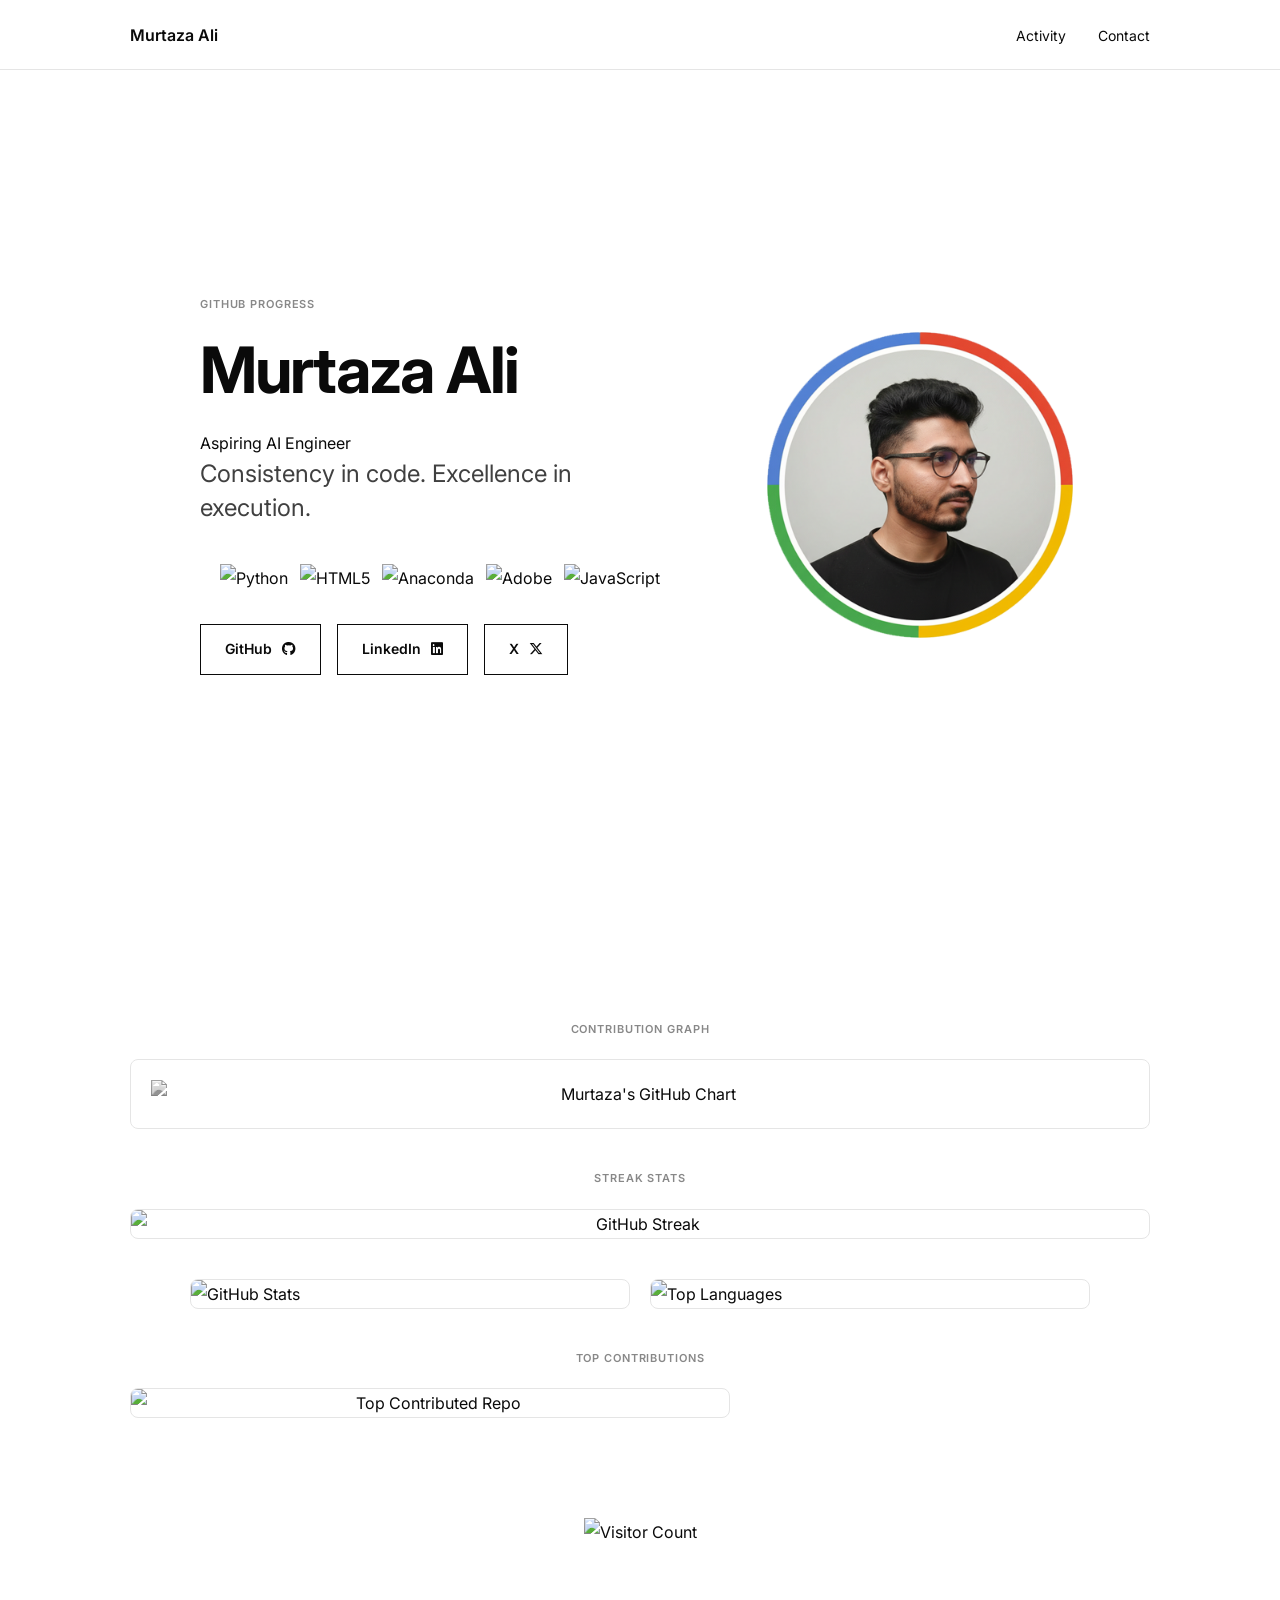
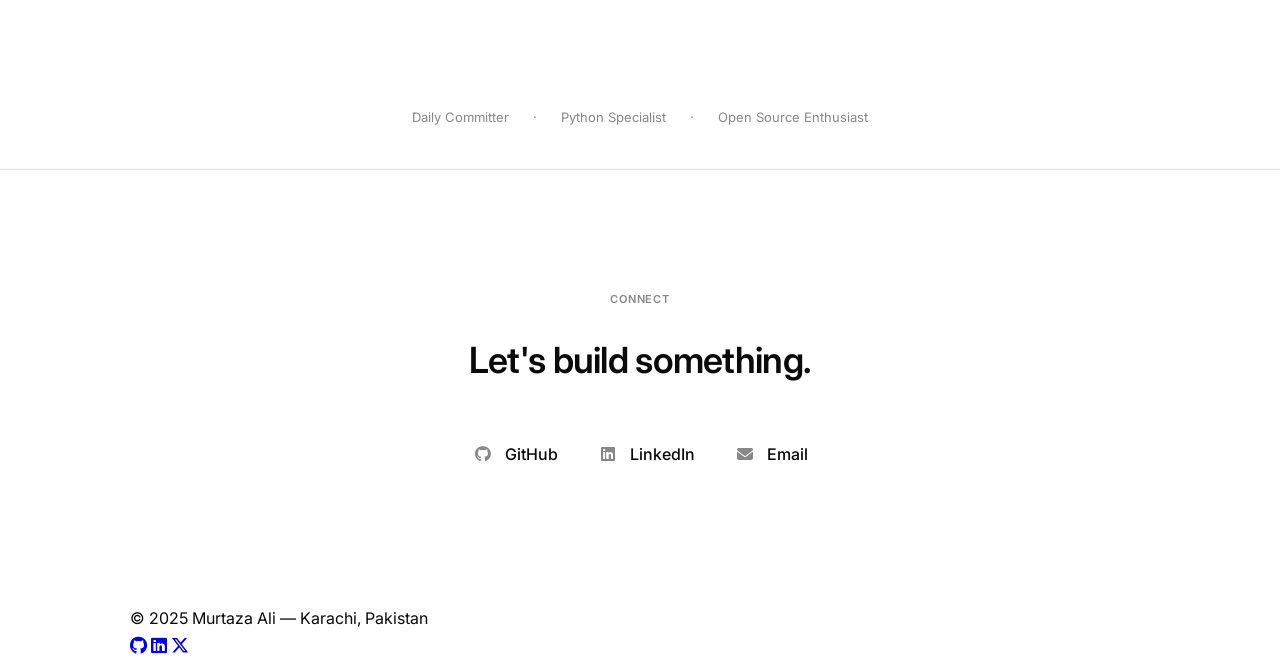
==== index.html @ 18723c75 "feat: initialize portfolio project with structured layouts, responsive components, and asset library" ====
<!DOCTYPE html>
<html lang="en">
<head>
    <meta charset="UTF-8">
    <meta name="viewport" content="width=device-width, initial-scale=1.0">
    
    <title>Murtaza Ali | GitHub Portfolio</title>
    <meta name="description" content="Minimalist portfolio of Murtaza Ali, focused on GitHub activity and progress.">
    
    <link rel="stylesheet" href="https://cdnjs.cloudflare.com/ajax/libs/font-awesome/6.5.1/css/all.min.css">
    <link rel="stylesheet" href="styles.css">
    <link rel="icon" href="images/profile.png" type="image/png">
</head>
<body>

    <header>
        <div class="container">
            <nav>
                <a href="#" class="logo">Murtaza Ali</a>
                <ul class="nav-links">
                    <li><a href="#streak">Activity</a></li>
                    <li><a href="#contact">Contact</a></li>
                </ul>
            </nav>
        </div>
    </header>

    <main>
        <!-- Hero Section -->
        <section id="home" class="hero">
            <div class="container hero-grid">
                <div class="hero-content">
                    <span class="label">GITHUB PROGRESS</span>
                    <h1>Murtaza Ali</h1>
                    <div class="role">Aspiring AI Engineer</div>
                    <p class="tagline">Consistency in code. Excellence in execution.</p>
                    
                    <div class="tech-badges">
                        <img src="https://img.shields.io/badge/python-3670A0?style=for-the-badge&logo=python&logoColor=ffdd54" alt="Python">
                        <img src="https://img.shields.io/badge/html5-%23E34F26.svg?style=for-the-badge&logo=html5&logoColor=white" alt="HTML5">
                        <img src="https://img.shields.io/badge/Anaconda-%2344A833.svg?style=for-the-badge&logo=anaconda&logoColor=white" alt="Anaconda">
                        <img src="https://img.shields.io/badge/adobe-%23FF0000.svg?style=for-the-badge&logo=adobe&logoColor=white" alt="Adobe">
                        <img src="https://img.shields.io/badge/javascript-%23323330.svg?style=for-the-badge&logo=javascript&logoColor=%23F7DF1E" alt="JavaScript">
                    </div>

                    <div class="hero-btns">
                        <a href="https://github.com/murtazakhanpro" target="_blank" class="btn-outline">GitHub <i class="fab fa-github"></i></a>
                        <a href="https://www.linkedin.com/in/murtazakhanworld" target="_blank" class="btn-outline">LinkedIn <i class="fab fa-linkedin"></i></a>
                        <a href="https://www.x.com/murtazakhanpro" target="_blank" class="btn-outline">X <i class="fab fa-x-twitter"></i></a>
                    </div>
                </div>
                <div class="hero-image-wrapper">
                    <img src="images/profile.png" alt="Murtaza Ali">
                </div>
            </div>
        </section>

        <!-- GitHub Activity Section -->
        <section id="streak">
            <div class="container activity-container">
                <div class="card-wrapper">
                    <span class="label">CONTRIBUTION GRAPH</span>
                    <img src="https://ghchart.rshah.org/000000/murtazakhanpro" alt="Murtaza's GitHub Chart" class="gh-chart">
                </div>

                <div class="card-wrapper">
                    <span class="label">STREAK STATS</span>
                    <img src="https://streak-stats.demolab.com/?user=murtazakhanpro&theme=dark&hide_border=false" alt="GitHub Streak" class="gh-streak">
                </div>
                
                <div class="metrics-grid">
                    <img src="https://github-readme-stats.shion.dev/api?username=murtazakhanpro&theme=dark&hide_border=false&include_all_commits=false&count_private=false" alt="GitHub Stats">
                    <img src="https://github-readme-stats.shion.dev/api/top-langs/?username=murtazakhanpro&theme=dark&hide_border=false&include_all_commits=false&count_private=false&layout=compact" alt="Top Languages">
                </div>

                <div class="card-wrapper">
                    <span class="label">TOP CONTRIBUTIONS</span>
                    <img src="https://github-readme-stats.vercel.app/api?username=murtazakhanpro&show_icons=true&theme=dark" alt="Top Contributed Repo" style="max-width: 600px;">
                </div>

                <div class="visitor-count">
                    <img src="https://komarev.com/ghpvc/?username=murtazakhanpro&icon=0&color=brightgreen" alt="Visitor Count">
                </div>
            </div>
        </section>

        <!-- Proof Strip -->
        <div class="proof-strip">
            <div class="container" style="display: flex; justify-content: center; gap: 24px;">
                <span>Daily Committer</span>
                <span>Python Specialist</span>
                <span>Open Source Enthusiast</span>
            </div>
        </div>

        <!-- Contact Section -->
        <section id="contact">
            <div class="container" style="text-align: center;">
                <span class="label">CONNECT</span>
                <h2>Let's build something.</h2>
                <div class="contact-links centered">
                    <a href="https://github.com/murtazakhanpro" target="_blank" class="contact-link"><i class="fab fa-github"></i> GitHub</a>
                    <a href="https://www.linkedin.com/in/murtazakhanworld" target="_blank" class="contact-link"><i class="fab fa-linkedin"></i> LinkedIn</a>
                    <a href="mailto:murtazakhan.mzk@gmail.com" class="contact-link"><i class="fas fa-envelope"></i> Email</a>
                </div>
            </div>
        </section>
    </main>

    <footer>
        <div class="container">
            <div class="footer-inner">
                <div class="copyright">&copy; 2025 Murtaza Ali — Karachi, Pakistan</div>
                <div class="footer-links">
                    <a href="https://github.com/murtazakhanpro" target="_blank" title="GitHub"><i class="fab fa-github"></i></a>
                    <a href="https://www.linkedin.com/in/murtazakhanworld" target="_blank" title="LinkedIn"><i class="fab fa-linkedin"></i></a>
                    <a href="https://www.x.com/murtazakhanpro" target="_blank" title="X (Twitter)"><i class="fab fa-x-twitter"></i></a>
                </div>
            </div>
        </div>
    </footer>

    <script src="script.js"></script>
</body>
</html>
---- styles.css ----
/* 
   PURE MODERN REDESIGN
   Aesthetic: Minimalist, Ink & Paper
   Font: Inter
   Inspiration: Stripe, Linear, read.cv
*/

@import url('https://fonts.googleapis.com/css2?family=Inter:wght@400;500;600;700&display=swap');

:root {
    --white: #FFFFFF;
    --black: #0A0A0A;
    --gray-body: #404040;
    --gray-muted: #888888;
    --gray-border: #E5E5E5;
    
    --font-main: 'Inter', sans-serif;
    
    /* Layout */
    --container-width: 1100px;
    --header-height: 70px;
}

* {
    margin: 0;
    padding: 0;
    box-sizing: border-box;
}

html {
    scroll-behavior: smooth;
}

body {
    background-color: var(--white);
    color: var(--black);
    font-family: var(--font-main);
    line-height: 1.75;
    -webkit-font-smoothing: antialiased;
}

.container {
    max-width: var(--container-width);
    margin: 0 auto;
    padding: 0 40px;
}

@media (max-width: 600px) {
    .container {
        padding: 0 20px;
    }
}

section {
    padding: 120px 0;
}

/* --- Typography --- */
h1 {
    font-size: 64px;
    font-weight: 700;
    letter-spacing: -0.03em;
    line-height: 1.1;
    margin-bottom: 24px;
}

h2 {
    font-size: 36px;
    font-weight: 600;
    letter-spacing: -0.02em;
    margin-bottom: 48px;
}

h3 {
    font-size: 18px;
    font-weight: 600;
    margin-bottom: 12px;
}

p {
    color: var(--gray-body);
    font-size: 16px;
    font-weight: 400;
}

.label {
    font-size: 11px;
    font-weight: 600;
    text-transform: uppercase;
    letter-spacing: 0.08em;
    color: var(--gray-muted);
    display: block;
    margin-bottom: 20px;
}

.subheading {
    font-size: 18px;
    font-weight: 500;
    margin-bottom: 16px;
}

/* --- Navigation --- */
header {
    position: sticky;
    top: 0;
    background: var(--white);
    z-index: 1000;
    border-bottom: 1px solid var(--gray-border);
    height: var(--header-height);
}

header .container {
    height: 100%;
    display: flex;
    align-items: center;
}

nav {
    display: flex;
    justify-content: space-between;
    align-items: center;
    width: 100%;
}

.logo {
    font-weight: 600;
    font-size: 16px;
    text-decoration: none;
    color: var(--black);
}

.nav-links {
    display: flex;
    gap: 32px;
    list-style: none;
}

@media (max-width: 480px) {
    .nav-links {
        gap: 16px;
    }
    .logo {
        font-size: 14px;
    }
}

.nav-links a {
    text-decoration: none;
    color: var(--black);
    font-size: 14px;
    font-weight: 400;
    transition: opacity 0.2s;
}

.nav-links a:hover {
    opacity: 0.6;
}

/* --- Hero --- */
.hero {
    height: calc(100vh - var(--header-height));
    display: flex;
    align-items: center;
    padding: 0;
}

.hero-grid {
    display: grid;
    grid-template-columns: 0.6fr 0.4fr;
    gap: 80px;
    align-items: center;
}

@media (max-width: 900px) {
    .hero-grid {
        grid-template-columns: 1fr;
        gap: 40px;
        text-align: center;
    }
}

.hero-content {
    max-width: 520px;
}

.hero-grid.centered {
    display: flex;
    flex-direction: column;
    text-align: center;
    justify-content: center;
    align-items: center;
}

.hero-grid.centered .hero-content {
    max-width: 100%;
}

.hero-btns {
    display: flex;
    flex-wrap: wrap;
    gap: 16px;
    align-items: center;
    margin-top: 32px;
}

.hero-content .tagline {
    font-size: 24px;
    color: var(--gray-body);
    max-width: 520px;
    margin-bottom: 40px;
    line-height: 1.4;
}

.secondary-link {
    font-size: 14px;
    font-weight: 500;
    color: var(--gray-body);
    text-decoration: none;
    border-bottom: 1px solid transparent;
    transition: all 0.2s;
}

.secondary-link:hover {
    color: var(--black);
    border-bottom: 1px solid var(--black);
}

.hero-image-wrapper {
    width: 100%;
    aspect-ratio: 1/1;
    overflow: hidden;
    border-radius: 0;
}

.hero-image-wrapper img {
    width: 100%;
    height: 100%;
    object-fit: cover;
}

.cta-link {
    font-size: 16px;
    font-weight: 600;
    color: var(--black);
    text-decoration: none;
    display: inline-flex;
    align-items: center;
    gap: 8px;
}

.cta-link:hover span {
    text-decoration: underline;
}

/* --- Services --- */
.services-grid {
    display: grid;
    grid-template-columns: 1fr 1fr 1fr;
    gap: 0;
}

.service-item {
    padding: 0 40px;
}

.service-item:first-child { padding-left: 0; }
.service-item:last-child { padding-right: 0; }

.service-item:not(:last-child) {
    border-right: 1px solid var(--gray-border);
}

.service-icon {
    font-size: 24px;
    margin-bottom: 24px;
    color: var(--black);
    transition: transform 0.3s ease;
}

.service-item:hover .service-icon {
    transform: translateY(-5px);
}

.service-item p {
    font-size: 15px;
}

/* --- About --- */
.about-grid {
    display: grid;
    grid-template-columns: 1fr 1fr;
    gap: 80px;
}

.tech-tags {
    display: flex;
    flex-wrap: wrap;
    gap: 8px;
    margin-bottom: 32px;
}

.tech-tags span {
    background: #F5F5F7;
    color: var(--black);
    padding: 6px 12px;
    font-size: 12px;
    font-weight: 500;
    border-radius: 4px;
    border: 1px solid var(--gray-border);
}

.experience-list {
    margin-top: 40px;
}

.exp-item {
    margin-bottom: 32px;
}

.exp-date {
    font-size: 12px;
    color: var(--gray-muted);
    font-weight: 500;
    display: block;
    margin-bottom: 4px;
}

.exp-item h4 {
    font-size: 16px;
    font-weight: 600;
    margin-bottom: 4px;
}

.resume-cta {
    margin-top: 24px;
}

.btn-outline {
    display: inline-flex;
    align-items: center;
    gap: 10px;
    padding: 12px 24px;
    border: 1px solid var(--black);
    color: var(--black);
    text-decoration: none;
    font-size: 14px;
    font-weight: 600;
    transition: all 0.2s;
}

.btn-outline:hover {
    background: var(--black);
    color: var(--white);
}

/* --- Work --- */
.work-list {
    margin-top: 40px;
}

/* --- GitHub Activity --- */
.github-stats-grid {
    display: grid;
    grid-template-columns: 1fr;
    gap: 40px;
    margin-top: 20px;
}

.github-card {
    text-align: center;
}

.gh-chart {
    width: 100%;
    max-width: 900px;
    margin: 0 auto;
    filter: grayscale(1);
    transition: filter 0.3s ease;
    border: 1px solid var(--gray-border);
    padding: 20px;
    border-radius: 8px;
    display: block;
}

.gh-chart:hover {
    filter: grayscale(0);
}

.github-metrics {
    display: grid;
    grid-template-columns: repeat(auto-fit, minmax(300px, 1fr));
    gap: 20px;
}

.github-metrics img {
    width: 100%;
    height: auto;
    border: 1px solid var(--gray-border);
    border-radius: 8px;
    transition: transform 0.2s ease;
}

.github-metrics img:hover {
    transform: scale(1.02);
}

/* --- Work (Dynamic) --- */
.section-header {
    display: flex;
    justify-content: space-between;
    align-items: flex-end;
    margin-bottom: 40px;
}

.github-link-btn {
    font-size: 14px;
    color: var(--black);
    text-decoration: none;
    font-weight: 600;
    border-bottom: 1px solid var(--black);
    padding-bottom: 4px;
}

.loading-state {
    padding: 60px 0;
    text-align: center;
    color: var(--gray-muted);
    font-style: italic;
}

.repo-meta {
    display: flex;
    gap: 16px;
    margin-top: 8px;
    font-size: 12px;
    color: var(--gray-muted);
}

.repo-meta span {
    display: flex;
    align-items: center;
    gap: 4px;
}

.repo-link {
    display: block;
    text-decoration: none;
    color: inherit;
}

.repo-link:hover .work-row {
    background: #FAFAFA;
}

.work-row:first-child {
    border-top: 1px solid var(--gray-border);
}

.project-number {
    color: var(--gray-muted);
    font-size: 14px;
    font-weight: 500;
}

.project-title-group h3 {
    font-size: 28px;
    margin-bottom: 4px;
    font-weight: 600;
}

.project-category {
    font-size: 11px;
    font-weight: 600;
    text-transform: uppercase;
    letter-spacing: 0.08em;
    color: var(--gray-muted);
    text-align: right;
}

/* --- Proof Strip --- */
.proof-strip {
    padding: 40px 0;
    border-bottom: 1px solid var(--gray-border);
    display: flex;
    justify-content: center;
    gap: 24px;
    color: var(--gray-muted);
    font-size: 13px;
}

.proof-strip span:not(:last-child)::after {
    content: '·';
    margin-left: 24px;
}

/* --- Activity & Metrics --- */
.activity-container {
    display: flex;
    flex-direction: column;
    align-items: center;
    gap: 40px;
}

.card-wrapper {
    width: 100%;
    text-align: center;
}

.metrics-grid {
    width: 100%;
    max-width: 900px;
    display: grid;
    grid-template-columns: repeat(auto-fit, minmax(280px, 1fr));
    gap: 20px;
}

@media (max-width: 480px) {
    .metrics-grid {
        grid-template-columns: 1fr;
    }
}

.metrics-grid img, .streak-card img, .gh-chart, .card-wrapper img {
    width: 100%;
    max-width: 100%;
    height: auto;
    border: 1px solid var(--gray-border);
    border-radius: 8px;
    background: transparent;
    display: block;
}

.tech-badges {
    display: flex;
    flex-wrap: wrap;
    justify-content: center;
    gap: 12px;
    margin-top: 24px;
}

.visitor-count {
    margin-top: 60px;
    text-align: center;
}

.contact-links.centered {
    display: flex;
    justify-content: center;
    gap: 40px;
    margin-top: 40px;
}

.contact-link {
    display: flex;
    align-items: center;
    gap: 12px;
    color: var(--black);
    text-decoration: none;
    font-weight: 500;
    margin-bottom: 16px;
    transition: opacity 0.2s;
}

.contact-link i {
    width: 20px;
    text-align: center;
    color: var(--gray-muted);
}

.contact-link:hover {
    opacity: 0.6;
    text-decoration: none;
}

.footer-links a i {
    font-size: 18px;
}

/* --- Animations --- */
@keyframes fadeInUp {
    from {
        opacity: 0;
        transform: translateY(20px);
    }
    to {
        opacity: 1;
        transform: translateY(0);
    }
}

.hero-content {
    animation: fadeInUp 0.8s ease forwards;
}

.hero-image-wrapper {
    animation: fadeInUp 1s ease 0.2s forwards;
    opacity: 0;
}

/* --- Mobile --- */
@media (max-width: 768px) {
    section {
        padding: 60px 0;
    }

    h1 { font-size: 32px; }
    h2 { font-size: 28px; }
    
    .hero {
        height: auto;
        padding-top: 40px;
    }

    .hero-image-wrapper {
        order: -1;
        max-width: 300px;
        margin: 0 auto;
    }

    .hero-content {
        max-width: 100% !important;
    }

    .tech-badges {
        margin-top: 32px;
    }

    .contact-links.centered {
        flex-direction: column;
        gap: 20px;
    }

    .hero-grid {
        grid-template-columns: 1fr;
        gap: 40px;
        text-align: center;
    }

    .hero-btns {
        justify-content: center;
    }
}
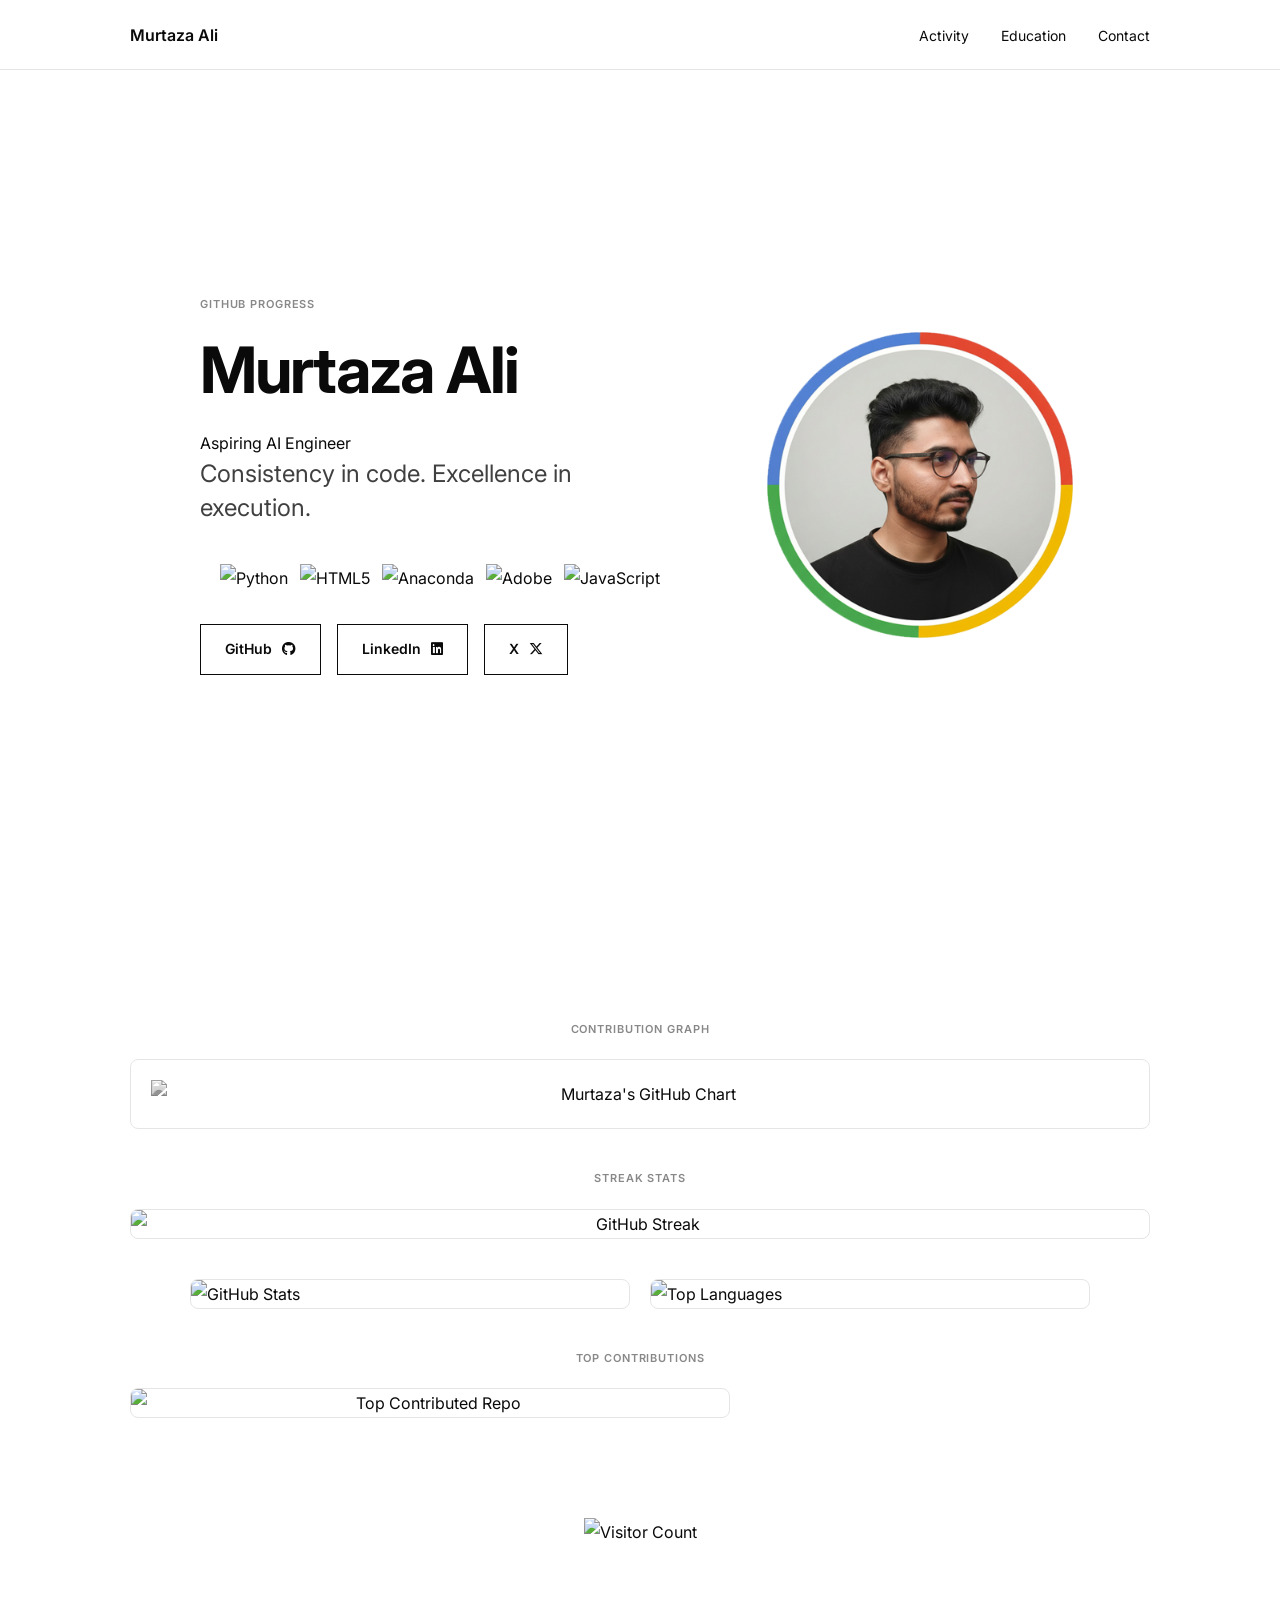
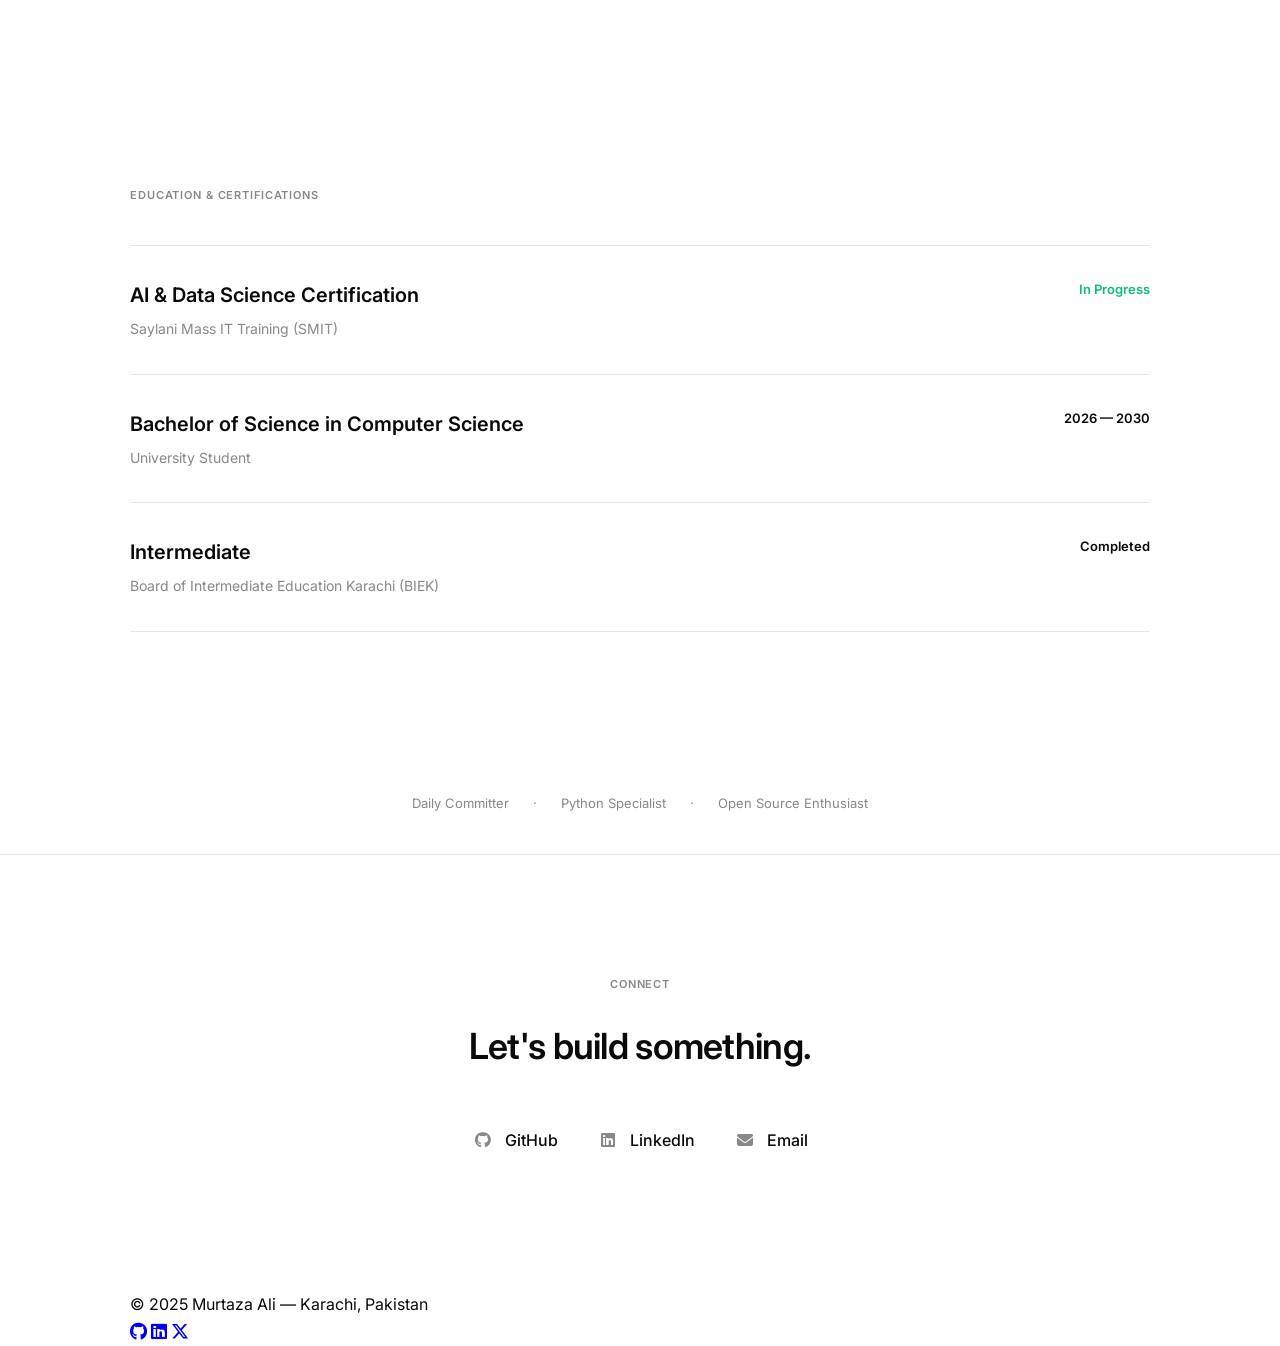
==== commit dbd12cdf: "feat: add education and certifications section to portfolio and README" ====
--- a/index.html
+++ b/index.html
@@ -19,6 +19,7 @@
                 <a href="#" class="logo">Murtaza Ali</a>
                 <ul class="nav-links">
                     <li><a href="#streak">Activity</a></li>
+                    <li><a href="#education">Education</a></li>
                     <li><a href="#contact">Contact</a></li>
                 </ul>
             </nav>
@@ -84,6 +85,36 @@
             </div>
         </section>
 
+        <!-- Education Section -->
+        <section id="education">
+            <div class="container">
+                <span class="label">EDUCATION & CERTIFICATIONS</span>
+                <div class="education-list">
+                    <div class="edu-item">
+                        <div class="edu-main">
+                            <h3>AI & Data Science Certification</h3>
+                            <p>Saylani Mass IT Training (SMIT)</p>
+                        </div>
+                        <span class="edu-status">In Progress</span>
+                    </div>
+                    <div class="edu-item">
+                        <div class="edu-main">
+                            <h3>Bachelor of Science in Computer Science</h3>
+                            <p>University Student</p>
+                        </div>
+                        <span class="edu-date">2026 — 2030</span>
+                    </div>
+                    <div class="edu-item">
+                        <div class="edu-main">
+                            <h3>Intermediate</h3>
+                            <p>Board of Intermediate Education Karachi (BIEK)</p>
+                        </div>
+                        <span class="edu-date">Completed</span>
+                    </div>
+                </div>
+            </div>
+        </section>
+
         <!-- Proof Strip -->
         <div class="proof-strip">
             <div class="container" style="display: flex; justify-content: center; gap: 24px;">
--- a/styles.css
+++ b/styles.css
@@ -576,6 +576,54 @@
     font-size: 18px;
 }
 
+/* --- Education --- */
+.education-list {
+    margin-top: 40px;
+}
+
+.edu-item {
+    display: flex;
+    justify-content: space-between;
+    align-items: flex-start;
+    padding: 32px 0;
+    border-bottom: 1px solid var(--gray-border);
+}
+
+.edu-item:first-child {
+    border-top: 1px solid var(--gray-border);
+}
+
+.edu-main h3 {
+    font-size: 20px;
+    margin-bottom: 4px;
+}
+
+.edu-main p {
+    font-size: 14px;
+    color: var(--gray-muted);
+}
+
+.edu-date, .edu-status {
+    font-size: 13px;
+    font-weight: 600;
+    color: var(--black);
+    text-align: right;
+}
+
+.edu-status {
+    color: #10B981; /* Green for in progress */
+}
+
+@media (max-width: 600px) {
+    .edu-item {
+        flex-direction: column;
+        gap: 12px;
+    }
+    .edu-date, .edu-status {
+        text-align: left;
+    }
+}
+
 /* --- Animations --- */
 @keyframes fadeInUp {
     from {
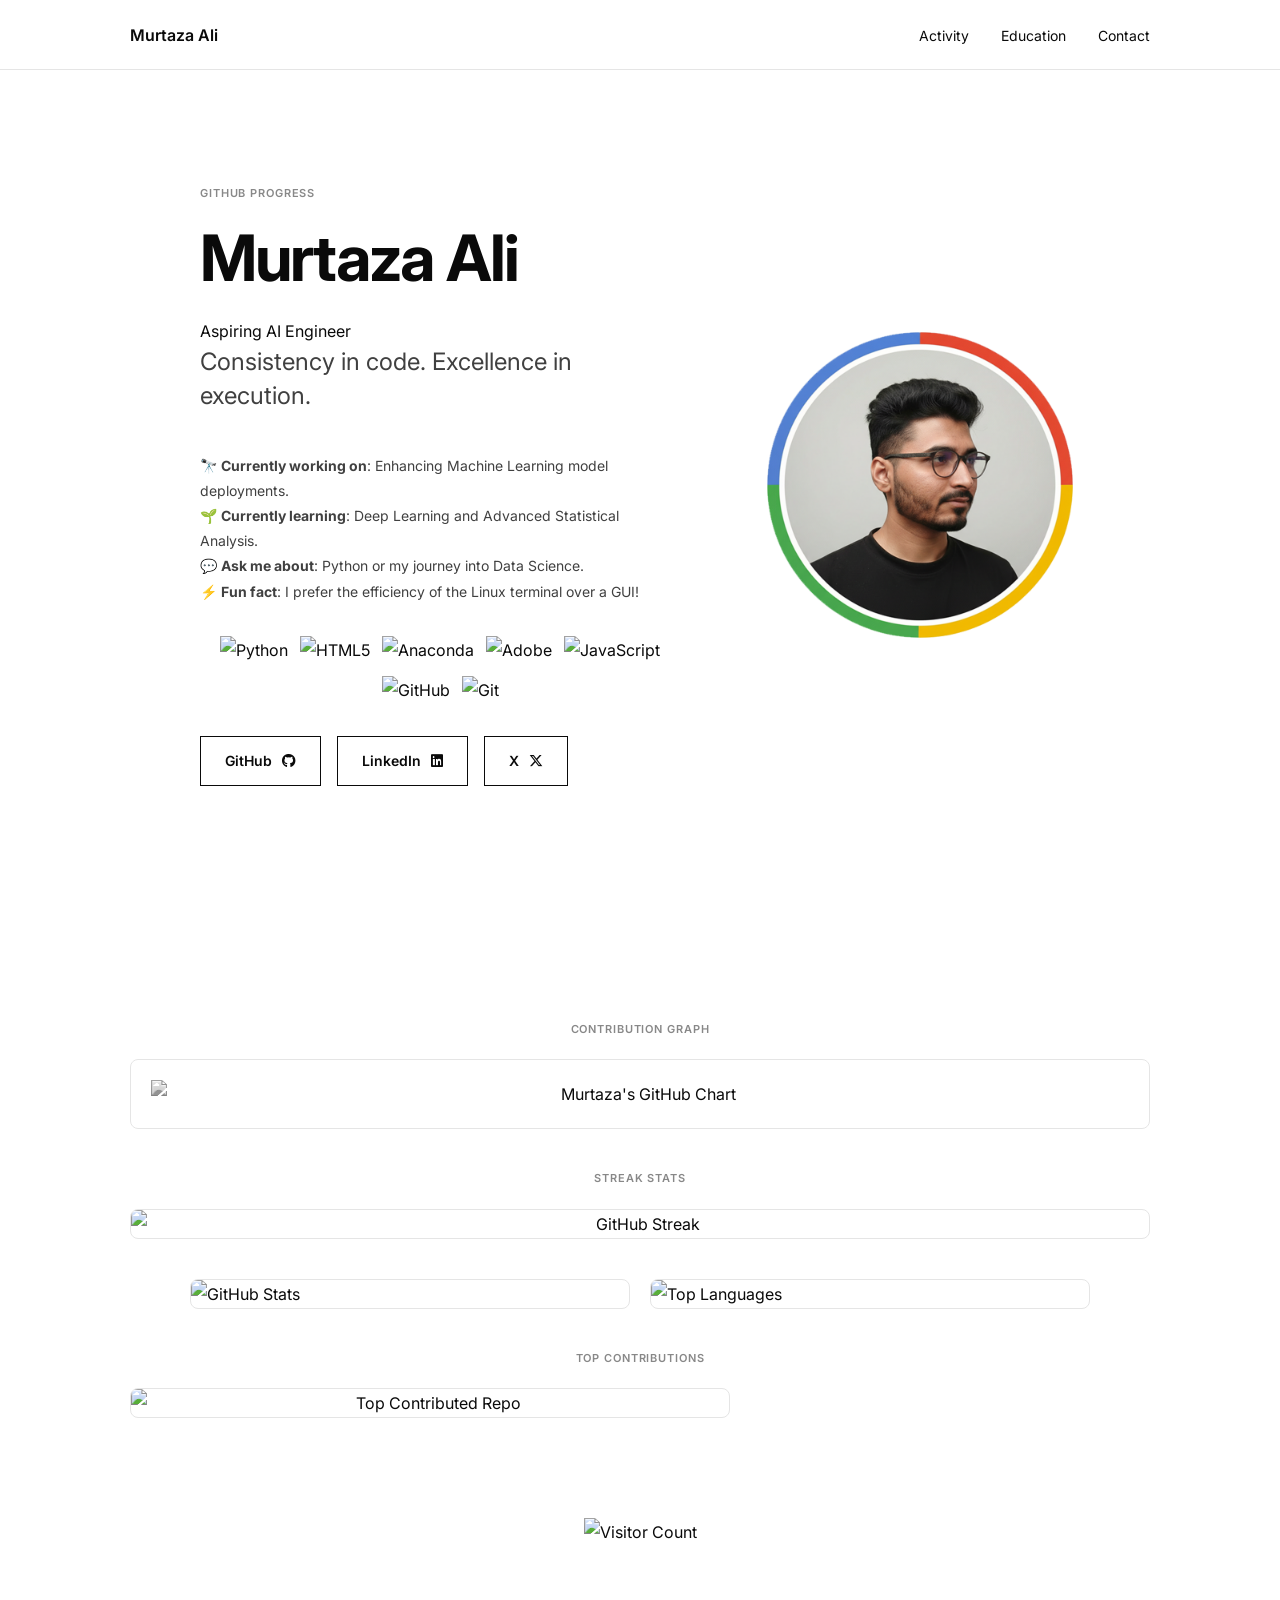
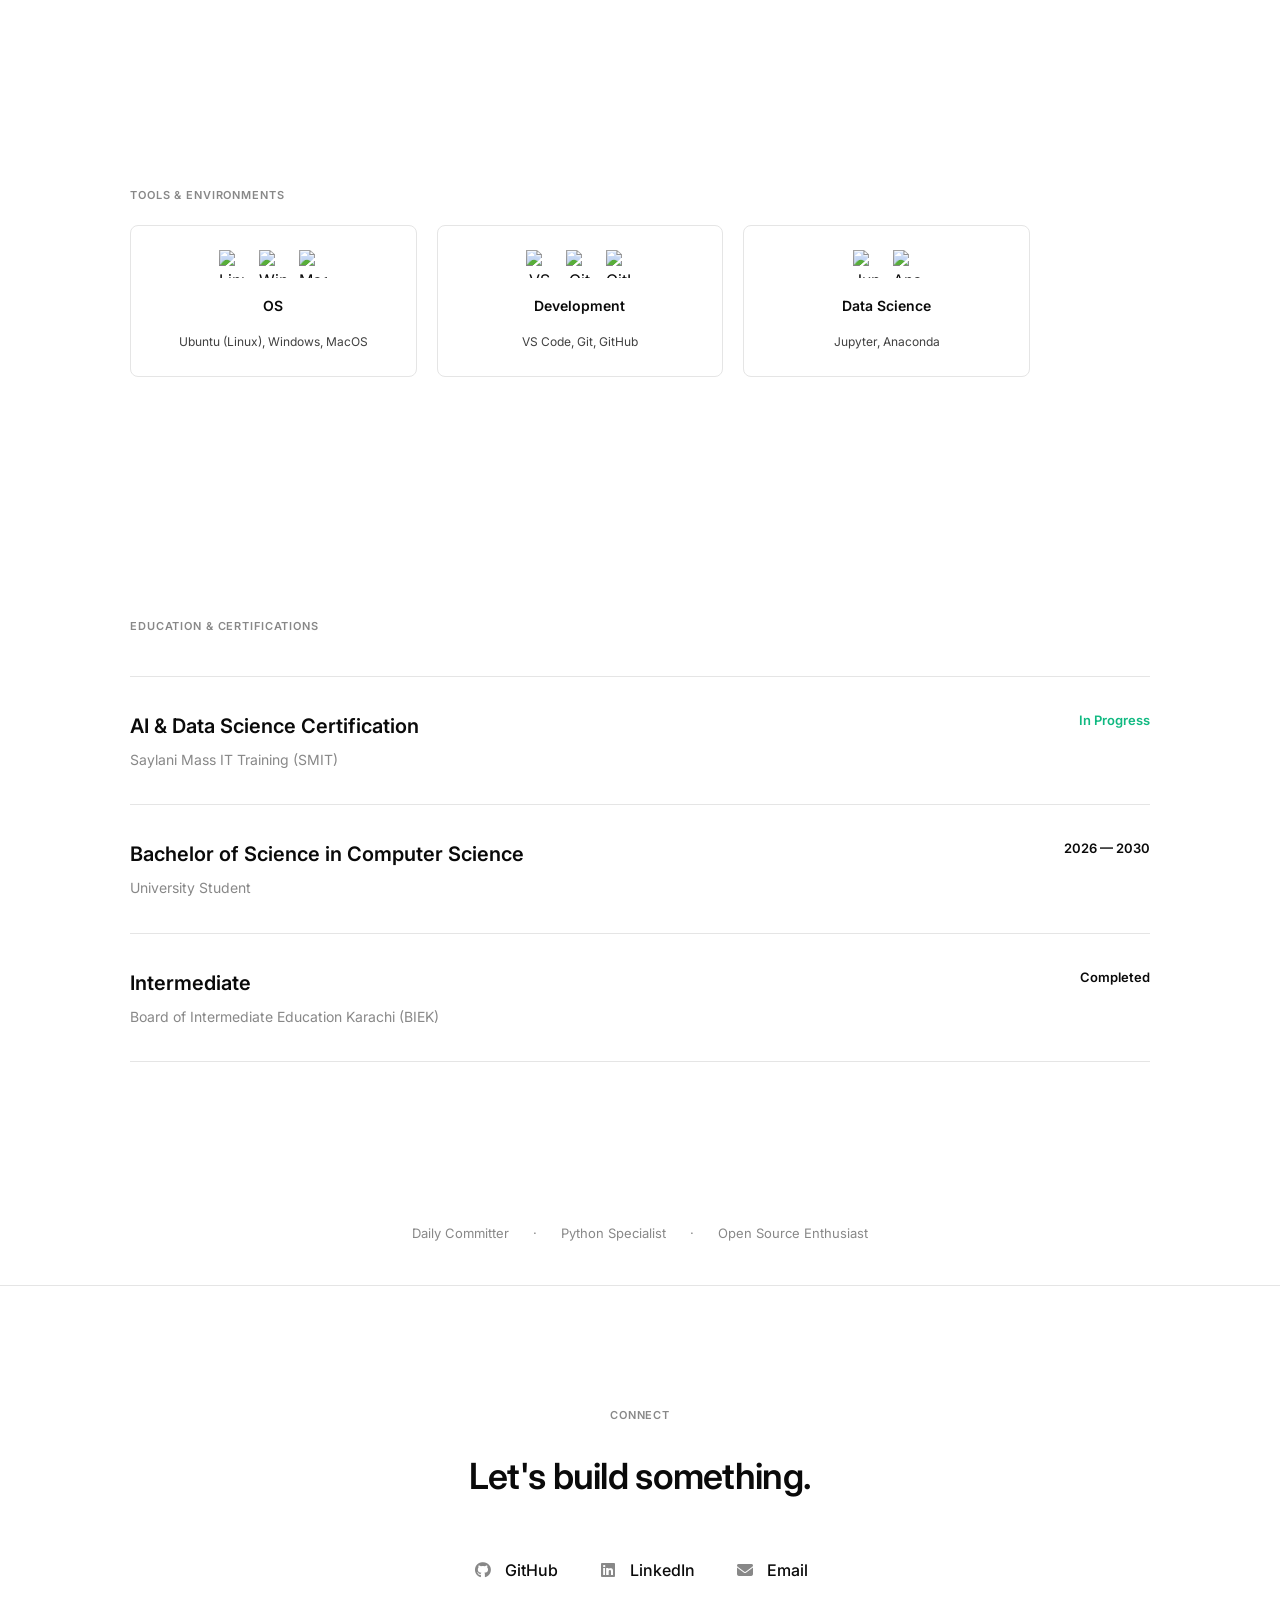
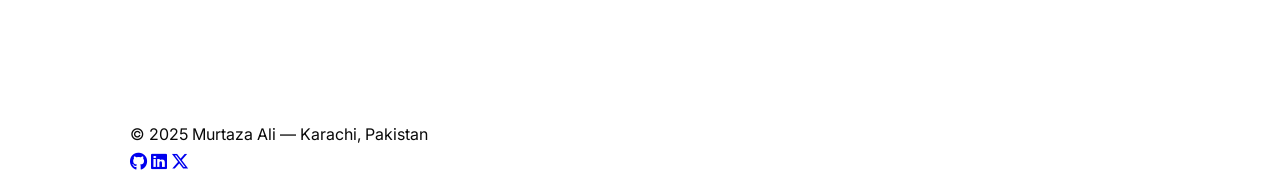
==== commit c3b42aba: "feat: update profile content with new personal details, tool sets, and improved stats theme" ====
--- a/index.html
+++ b/index.html
@@ -36,12 +36,21 @@
                     <div class="role">Aspiring AI Engineer</div>
                     <p class="tagline">Consistency in code. Excellence in execution.</p>
                     
+                    <div class="about-me-list" style="margin-bottom: 32px; font-size: 14px; color: var(--gray-body); line-height: 1.8;">
+                        <div>🔭 <b>Currently working on</b>: Enhancing Machine Learning model deployments.</div>
+                        <div>🌱 <b>Currently learning</b>: Deep Learning and Advanced Statistical Analysis.</div>
+                        <div>💬 <b>Ask me about</b>: Python or my journey into Data Science.</div>
+                        <div>⚡ <b>Fun fact</b>: I prefer the efficiency of the Linux terminal over a GUI!</div>
+                    </div>
+
                     <div class="tech-badges">
                         <img src="https://img.shields.io/badge/python-3670A0?style=for-the-badge&logo=python&logoColor=ffdd54" alt="Python">
                         <img src="https://img.shields.io/badge/html5-%23E34F26.svg?style=for-the-badge&logo=html5&logoColor=white" alt="HTML5">
                         <img src="https://img.shields.io/badge/Anaconda-%2344A833.svg?style=for-the-badge&logo=anaconda&logoColor=white" alt="Anaconda">
                         <img src="https://img.shields.io/badge/adobe-%23FF0000.svg?style=for-the-badge&logo=adobe&logoColor=white" alt="Adobe">
                         <img src="https://img.shields.io/badge/javascript-%23323330.svg?style=for-the-badge&logo=javascript&logoColor=%23F7DF1E" alt="JavaScript">
+                        <img src="https://img.shields.io/badge/github-%23121011.svg?style=for-the-badge&logo=github&logoColor=white" alt="GitHub">
+                        <img src="https://img.shields.io/badge/git-%23F05033.svg?style=for-the-badge&logo=git&logoColor=white" alt="Git">
                     </div>
 
                     <div class="hero-btns">
@@ -66,21 +75,56 @@
 
                 <div class="card-wrapper">
                     <span class="label">STREAK STATS</span>
-                    <img src="https://streak-stats.demolab.com/?user=murtazakhanpro&theme=dark&hide_border=false" alt="GitHub Streak" class="gh-streak">
+                    <img src="https://streak-stats.demolab.com/?user=murtazakhanpro&theme=default&hide_border=false" alt="GitHub Streak" class="gh-streak">
                 </div>
                 
                 <div class="metrics-grid">
-                    <img src="https://github-readme-stats.shion.dev/api?username=murtazakhanpro&theme=dark&hide_border=false&include_all_commits=false&count_private=false" alt="GitHub Stats">
-                    <img src="https://github-readme-stats.shion.dev/api/top-langs/?username=murtazakhanpro&theme=dark&hide_border=false&include_all_commits=false&count_private=false&layout=compact" alt="Top Languages">
+                    <img src="https://github-readme-stats.shion.dev/api?username=murtazakhanpro&theme=default&hide_border=false&include_all_commits=true&count_private=true" alt="GitHub Stats">
+                    <img src="https://github-readme-stats.shion.dev/api/top-langs/?username=murtazakhanpro&theme=default&hide_border=false&include_all_commits=true&count_private=true&layout=compact" alt="Top Languages">
                 </div>
 
                 <div class="card-wrapper">
                     <span class="label">TOP CONTRIBUTIONS</span>
-                    <img src="https://github-readme-stats.vercel.app/api?username=murtazakhanpro&show_icons=true&theme=dark" alt="Top Contributed Repo" style="max-width: 600px;">
+                    <img src="https://github-readme-stats.vercel.app/api?username=murtazakhanpro&show_icons=true&theme=default" alt="Top Contributed Repo" style="max-width: 600px;">
                 </div>
 
                 <div class="visitor-count">
-                    <img src="https://komarev.com/ghpvc/?username=murtazakhanpro&icon=0&color=brightgreen" alt="Visitor Count">
+                    <img src="https://komarev.com/ghpvc/?username=murtazakhanpro&icon=3&color=0" alt="Visitor Count">
+                </div>
+            </div>
+        </section>
+
+        <!-- Tools & Environments Section -->
+        <section id="tools">
+            <div class="container">
+                <span class="label">TOOLS & ENVIRONMENTS</span>
+                <div class="metrics-grid" style="grid-template-columns: repeat(auto-fit, minmax(200px, 1fr)); text-align: center;">
+                    <div class="tool-card" style="padding: 24px; border: 1px solid var(--gray-border); border-radius: 8px;">
+                        <div style="display: flex; justify-content: center; gap: 12px; margin-bottom: 16px;">
+                            <img src="https://cdn.jsdelivr.net/gh/devicons/devicon/icons/linux/linux-original.svg" alt="Linux" style="width: 28px; height: 28px; border: none; border-radius: 0;">
+                            <img src="https://cdn.jsdelivr.net/gh/devicons/devicon/icons/windows8/windows8-original.svg" alt="Windows" style="width: 28px; height: 28px; border: none; border-radius: 0;">
+                            <img src="https://cdn.jsdelivr.net/gh/devicons/devicon/icons/apple/apple-original.svg" alt="Mac" style="width: 28px; height: 28px; border: none; border-radius: 0;">
+                        </div>
+                        <h3 style="font-size: 14px;">OS</h3>
+                        <p style="font-size: 12px;">Ubuntu (Linux), Windows, MacOS</p>
+                    </div>
+                    <div class="tool-card" style="padding: 24px; border: 1px solid var(--gray-border); border-radius: 8px;">
+                        <div style="display: flex; justify-content: center; gap: 12px; margin-bottom: 16px;">
+                            <img src="https://cdn.jsdelivr.net/gh/devicons/devicon/icons/vscode/vscode-original.svg" alt="VS Code" style="width: 28px; height: 28px; border: none; border-radius: 0;">
+                            <img src="https://cdn.jsdelivr.net/gh/devicons/devicon/icons/git/git-original.svg" alt="Git" style="width: 28px; height: 28px; border: none; border-radius: 0;">
+                            <img src="https://cdn.jsdelivr.net/gh/devicons/devicon/icons/github/github-original.svg" alt="GitHub" style="width: 28px; height: 28px; border: none; border-radius: 0; filter: invert(0);">
+                        </div>
+                        <h3 style="font-size: 14px;">Development</h3>
+                        <p style="font-size: 12px;">VS Code, Git, GitHub</p>
+                    </div>
+                    <div class="tool-card" style="padding: 24px; border: 1px solid var(--gray-border); border-radius: 8px;">
+                        <div style="display: flex; justify-content: center; gap: 12px; margin-bottom: 16px;">
+                            <img src="https://cdn.jsdelivr.net/gh/devicons/devicon/icons/jupyter/jupyter-original.svg" alt="Jupyter" style="width: 28px; height: 28px; border: none; border-radius: 0;">
+                            <img src="https://cdn.jsdelivr.net/gh/devicons/devicon/icons/anaconda/anaconda-original.svg" alt="Anaconda" style="width: 28px; height: 28px; border: none; border-radius: 0;">
+                        </div>
+                        <h3 style="font-size: 14px;">Data Science</h3>
+                        <p style="font-size: 12px;">Jupyter, Anaconda</p>
+                    </div>
                 </div>
             </div>
         </section>
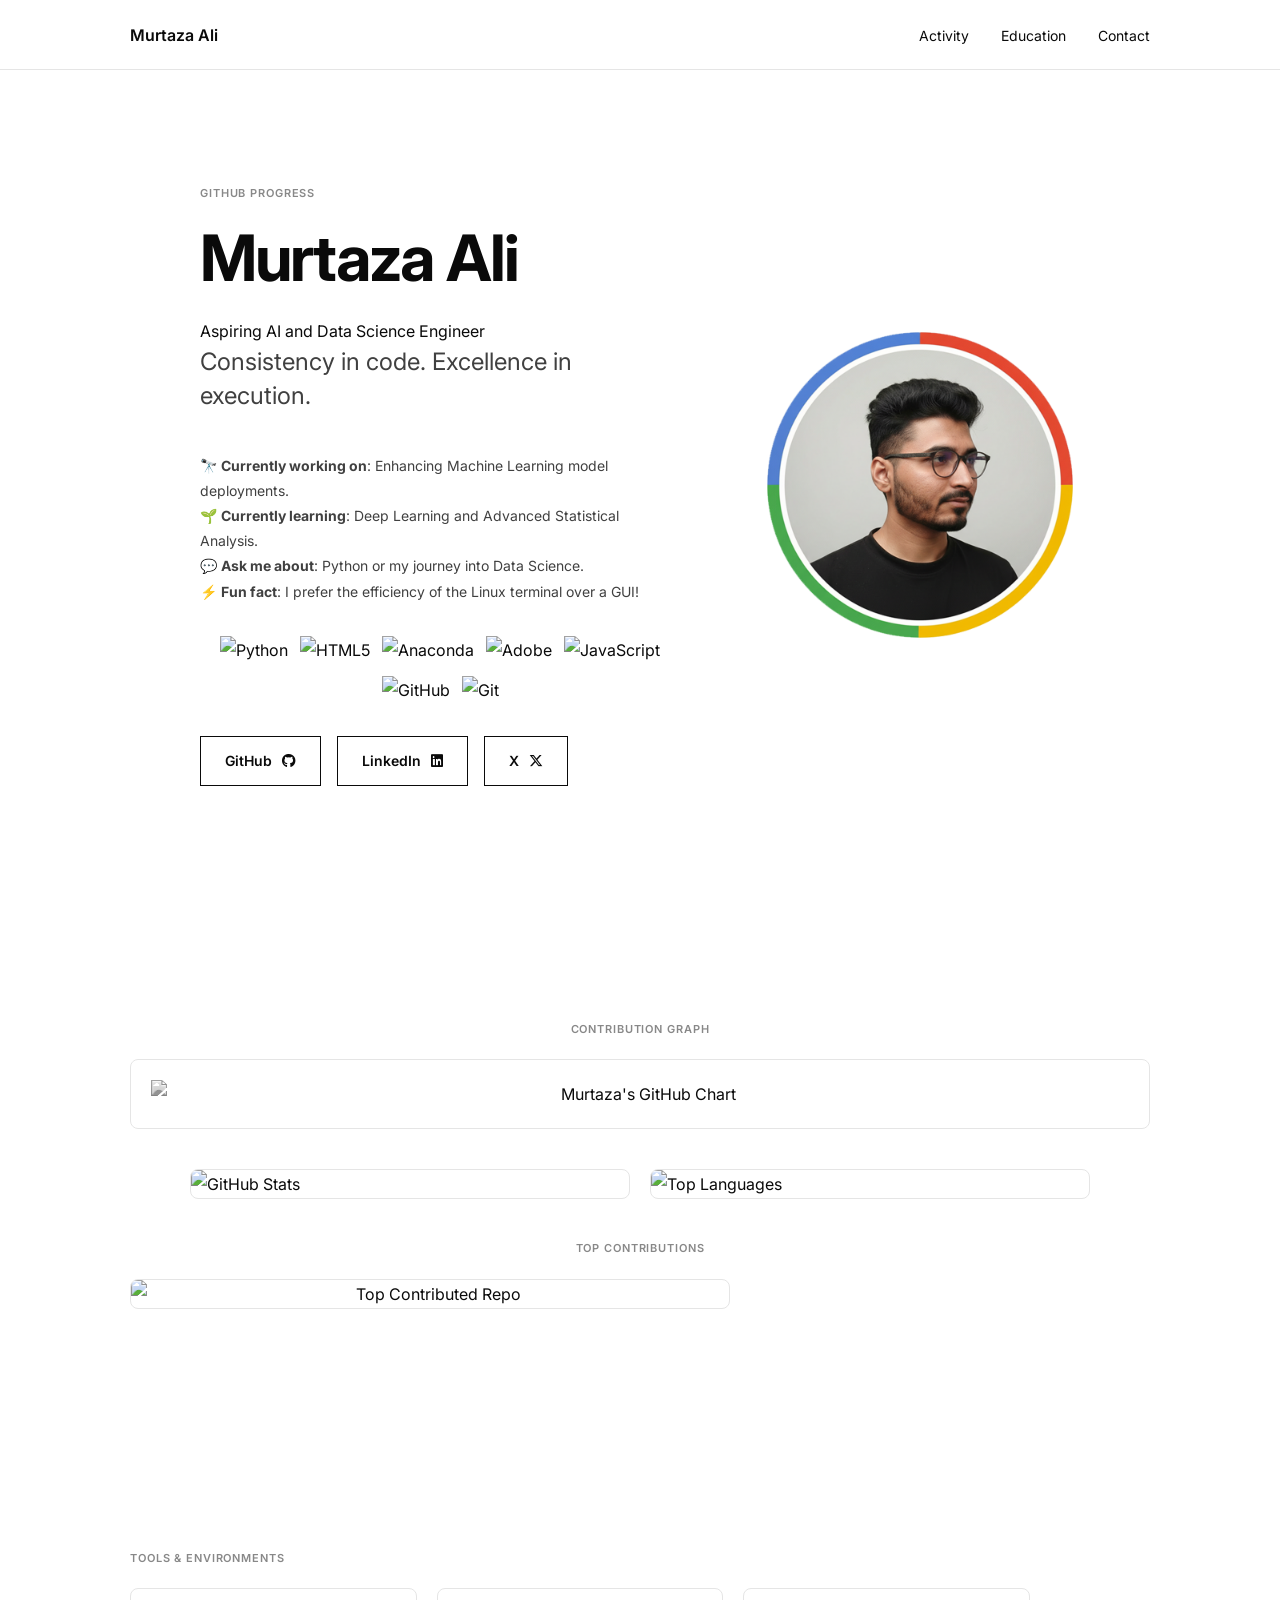
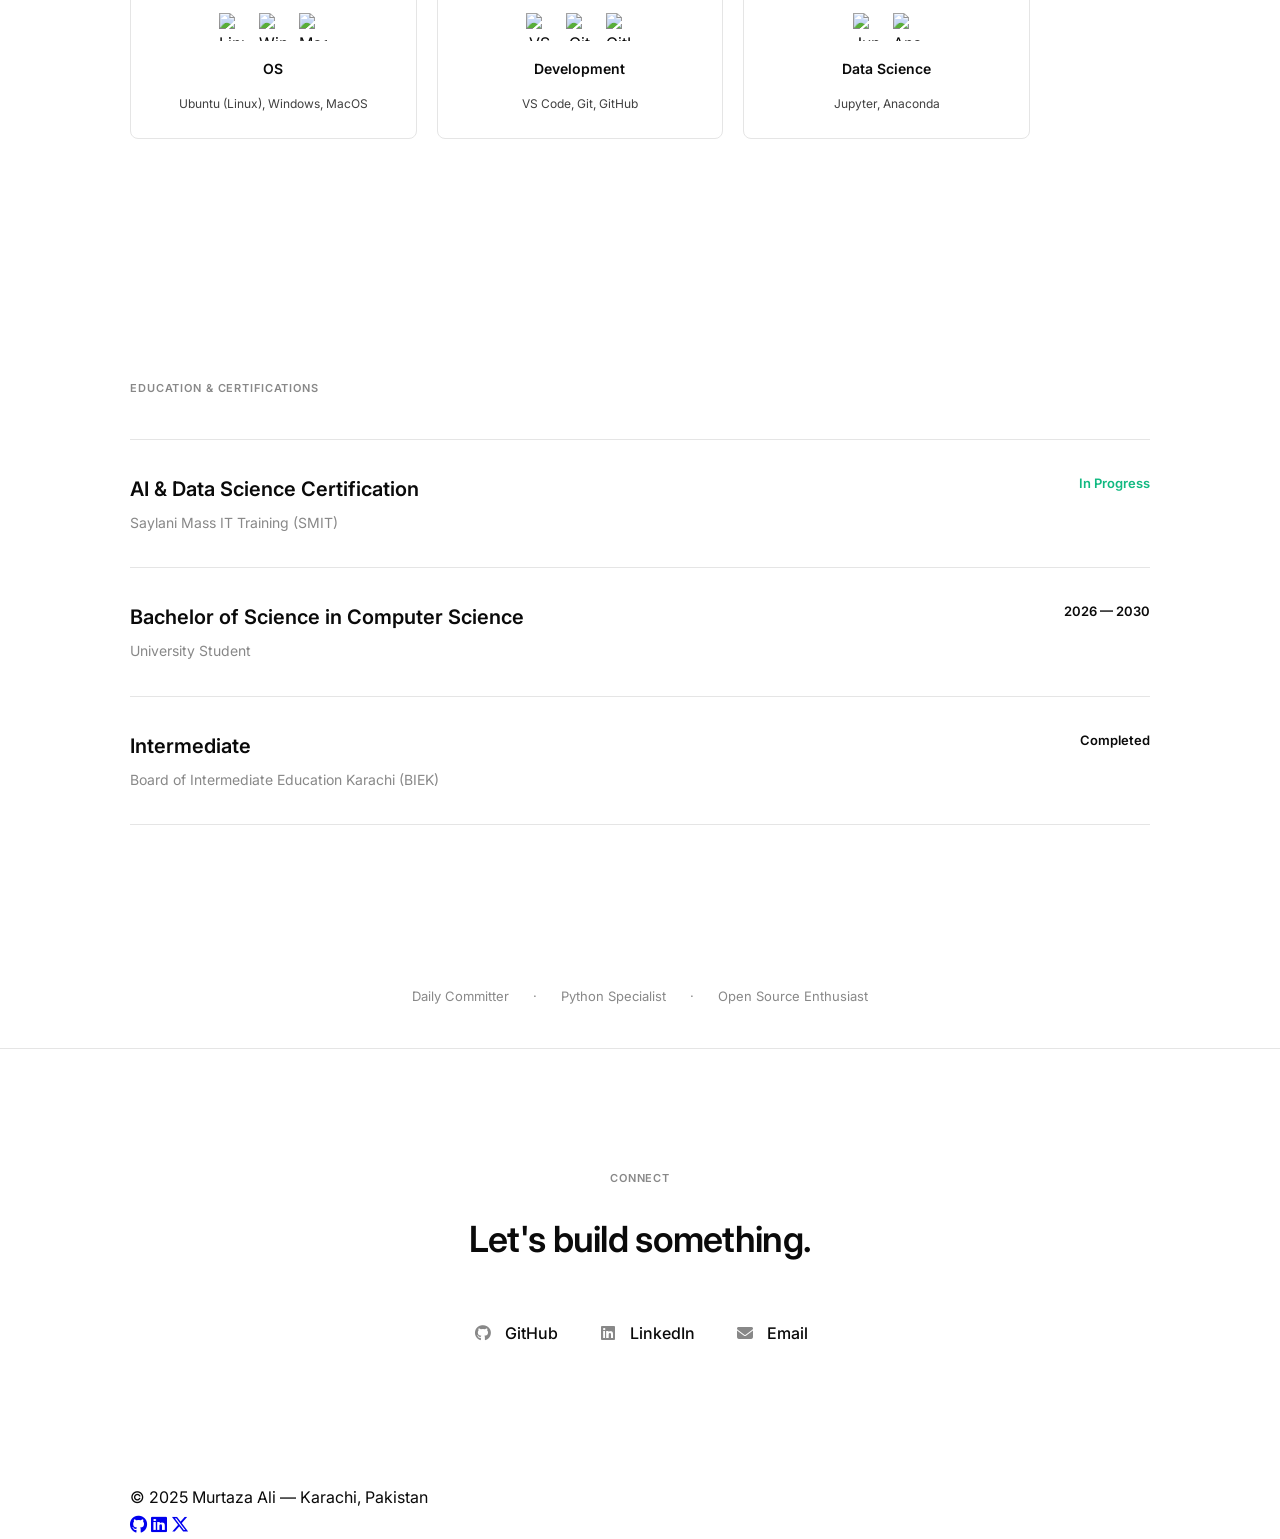
==== commit ee6053ee: "refactor: modularize CSS structure and simplify portfolio layout and content" ====
--- a/index.html
+++ b/index.html
@@ -1,16 +1,18 @@
 <!DOCTYPE html>
 <html lang="en">
+
 <head>
     <meta charset="UTF-8">
     <meta name="viewport" content="width=device-width, initial-scale=1.0">
-    
+
     <title>Murtaza Ali | GitHub Portfolio</title>
     <meta name="description" content="Minimalist portfolio of Murtaza Ali, focused on GitHub activity and progress.">
-    
+
     <link rel="stylesheet" href="https://cdnjs.cloudflare.com/ajax/libs/font-awesome/6.5.1/css/all.min.css">
     <link rel="stylesheet" href="styles.css">
     <link rel="icon" href="images/profile.png" type="image/png">
 </head>
+
 <body>
 
     <header>
@@ -33,10 +35,11 @@
                 <div class="hero-content">
                     <span class="label">GITHUB PROGRESS</span>
                     <h1>Murtaza Ali</h1>
-                    <div class="role">Aspiring AI Engineer</div>
+                    <div class="role">Aspiring AI and Data Science Engineer</div>
                     <p class="tagline">Consistency in code. Excellence in execution.</p>
-                    
-                    <div class="about-me-list" style="margin-bottom: 32px; font-size: 14px; color: var(--gray-body); line-height: 1.8;">
+
+                    <div class="about-me-list"
+                        style="margin-bottom: 32px; font-size: 14px; color: var(--gray-body); line-height: 1.8;">
                         <div>🔭 <b>Currently working on</b>: Enhancing Machine Learning model deployments.</div>
                         <div>🌱 <b>Currently learning</b>: Deep Learning and Advanced Statistical Analysis.</div>
                         <div>💬 <b>Ask me about</b>: Python or my journey into Data Science.</div>
@@ -44,19 +47,29 @@
                     </div>
 
                     <div class="tech-badges">
-                        <img src="https://img.shields.io/badge/python-3670A0?style=for-the-badge&logo=python&logoColor=ffdd54" alt="Python">
-                        <img src="https://img.shields.io/badge/html5-%23E34F26.svg?style=for-the-badge&logo=html5&logoColor=white" alt="HTML5">
-                        <img src="https://img.shields.io/badge/Anaconda-%2344A833.svg?style=for-the-badge&logo=anaconda&logoColor=white" alt="Anaconda">
-                        <img src="https://img.shields.io/badge/adobe-%23FF0000.svg?style=for-the-badge&logo=adobe&logoColor=white" alt="Adobe">
-                        <img src="https://img.shields.io/badge/javascript-%23323330.svg?style=for-the-badge&logo=javascript&logoColor=%23F7DF1E" alt="JavaScript">
-                        <img src="https://img.shields.io/badge/github-%23121011.svg?style=for-the-badge&logo=github&logoColor=white" alt="GitHub">
-                        <img src="https://img.shields.io/badge/git-%23F05033.svg?style=for-the-badge&logo=git&logoColor=white" alt="Git">
+                        <img src="https://img.shields.io/badge/python-3670A0?style=for-the-badge&logo=python&logoColor=ffdd54"
+                            alt="Python">
+                        <img src="https://img.shields.io/badge/html5-%23E34F26.svg?style=for-the-badge&logo=html5&logoColor=white"
+                            alt="HTML5">
+                        <img src="https://img.shields.io/badge/Anaconda-%2344A833.svg?style=for-the-badge&logo=anaconda&logoColor=white"
+                            alt="Anaconda">
+                        <img src="https://img.shields.io/badge/adobe-%23FF0000.svg?style=for-the-badge&logo=adobe&logoColor=white"
+                            alt="Adobe">
+                        <img src="https://img.shields.io/badge/javascript-%23323330.svg?style=for-the-badge&logo=javascript&logoColor=%23F7DF1E"
+                            alt="JavaScript">
+                        <img src="https://img.shields.io/badge/github-%23121011.svg?style=for-the-badge&logo=github&logoColor=white"
+                            alt="GitHub">
+                        <img src="https://img.shields.io/badge/git-%23F05033.svg?style=for-the-badge&logo=git&logoColor=white"
+                            alt="Git">
                     </div>
 
                     <div class="hero-btns">
-                        <a href="https://github.com/murtazakhanpro" target="_blank" class="btn-outline">GitHub <i class="fab fa-github"></i></a>
-                        <a href="https://www.linkedin.com/in/murtazakhanworld" target="_blank" class="btn-outline">LinkedIn <i class="fab fa-linkedin"></i></a>
-                        <a href="https://www.x.com/murtazakhanpro" target="_blank" class="btn-outline">X <i class="fab fa-x-twitter"></i></a>
+                        <a href="https://github.com/murtazakhanpro" target="_blank" class="btn-outline">GitHub <i
+                                class="fab fa-github"></i></a>
+                        <a href="https://www.linkedin.com/in/murtazakhanworld" target="_blank"
+                            class="btn-outline">LinkedIn <i class="fab fa-linkedin"></i></a>
+                        <a href="https://www.x.com/murtazakhanpro" target="_blank" class="btn-outline">X <i
+                                class="fab fa-x-twitter"></i></a>
                     </div>
                 </div>
                 <div class="hero-image-wrapper">
@@ -70,27 +83,31 @@
             <div class="container activity-container">
                 <div class="card-wrapper">
                     <span class="label">CONTRIBUTION GRAPH</span>
-                    <img src="https://ghchart.rshah.org/000000/murtazakhanpro" alt="Murtaza's GitHub Chart" class="gh-chart">
-                </div>
-
-                <div class="card-wrapper">
+                    <img src="https://ghchart.rshah.org/000000/murtazakhanpro" alt="Murtaza's GitHub Chart"
+                        class="gh-chart">
+                </div>
+
+                <!-- <div class="card-wrapper">
                     <span class="label">STREAK STATS</span>
                     <img src="https://streak-stats.demolab.com/?user=murtazakhanpro&theme=default&hide_border=false" alt="GitHub Streak" class="gh-streak">
-                </div>
-                
+                </div> -->
+
                 <div class="metrics-grid">
-                    <img src="https://github-readme-stats.shion.dev/api?username=murtazakhanpro&theme=default&hide_border=false&include_all_commits=true&count_private=true" alt="GitHub Stats">
-                    <img src="https://github-readme-stats.shion.dev/api/top-langs/?username=murtazakhanpro&theme=default&hide_border=false&include_all_commits=true&count_private=true&layout=compact" alt="Top Languages">
+                    <img src="https://github-readme-stats.shion.dev/api?username=murtazakhanpro&theme=default&hide_border=false&include_all_commits=true&count_private=true"
+                        alt="GitHub Stats">
+                    <img src="https://github-readme-stats.shion.dev/api/top-langs/?username=murtazakhanpro&theme=default&hide_border=false&include_all_commits=true&count_private=true&layout=compact"
+                        alt="Top Languages">
                 </div>
 
                 <div class="card-wrapper">
                     <span class="label">TOP CONTRIBUTIONS</span>
-                    <img src="https://github-readme-stats.vercel.app/api?username=murtazakhanpro&show_icons=true&theme=default" alt="Top Contributed Repo" style="max-width: 600px;">
-                </div>
-
-                <div class="visitor-count">
+                    <img src="https://github-readme-stats.vercel.app/api?username=murtazakhanpro&show_icons=true&theme=default"
+                        alt="Top Contributed Repo" style="max-width: 600px;">
+                </div>
+
+                <!-- <div class="visitor-count">
                     <img src="https://komarev.com/ghpvc/?username=murtazakhanpro&icon=3&color=0" alt="Visitor Count">
-                </div>
+                </div> -->
             </div>
         </section>
 
@@ -98,29 +115,42 @@
         <section id="tools">
             <div class="container">
                 <span class="label">TOOLS & ENVIRONMENTS</span>
-                <div class="metrics-grid" style="grid-template-columns: repeat(auto-fit, minmax(200px, 1fr)); text-align: center;">
-                    <div class="tool-card" style="padding: 24px; border: 1px solid var(--gray-border); border-radius: 8px;">
+                <div class="metrics-grid"
+                    style="grid-template-columns: repeat(auto-fit, minmax(200px, 1fr)); text-align: center;">
+                    <div class="tool-card"
+                        style="padding: 24px; border: 1px solid var(--gray-border); border-radius: 8px;">
                         <div style="display: flex; justify-content: center; gap: 12px; margin-bottom: 16px;">
-                            <img src="https://cdn.jsdelivr.net/gh/devicons/devicon/icons/linux/linux-original.svg" alt="Linux" style="width: 28px; height: 28px; border: none; border-radius: 0;">
-                            <img src="https://cdn.jsdelivr.net/gh/devicons/devicon/icons/windows8/windows8-original.svg" alt="Windows" style="width: 28px; height: 28px; border: none; border-radius: 0;">
-                            <img src="https://cdn.jsdelivr.net/gh/devicons/devicon/icons/apple/apple-original.svg" alt="Mac" style="width: 28px; height: 28px; border: none; border-radius: 0;">
+                            <img src="https://cdn.jsdelivr.net/gh/devicons/devicon/icons/linux/linux-original.svg"
+                                alt="Linux" style="width: 28px; height: 28px; border: none; border-radius: 0;">
+                            <img src="https://cdn.jsdelivr.net/gh/devicons/devicon/icons/windows8/windows8-original.svg"
+                                alt="Windows" style="width: 28px; height: 28px; border: none; border-radius: 0;">
+                            <img src="https://cdn.jsdelivr.net/gh/devicons/devicon/icons/apple/apple-original.svg"
+                                alt="Mac" style="width: 28px; height: 28px; border: none; border-radius: 0;">
                         </div>
                         <h3 style="font-size: 14px;">OS</h3>
                         <p style="font-size: 12px;">Ubuntu (Linux), Windows, MacOS</p>
                     </div>
-                    <div class="tool-card" style="padding: 24px; border: 1px solid var(--gray-border); border-radius: 8px;">
+                    <div class="tool-card"
+                        style="padding: 24px; border: 1px solid var(--gray-border); border-radius: 8px;">
                         <div style="display: flex; justify-content: center; gap: 12px; margin-bottom: 16px;">
-                            <img src="https://cdn.jsdelivr.net/gh/devicons/devicon/icons/vscode/vscode-original.svg" alt="VS Code" style="width: 28px; height: 28px; border: none; border-radius: 0;">
-                            <img src="https://cdn.jsdelivr.net/gh/devicons/devicon/icons/git/git-original.svg" alt="Git" style="width: 28px; height: 28px; border: none; border-radius: 0;">
-                            <img src="https://cdn.jsdelivr.net/gh/devicons/devicon/icons/github/github-original.svg" alt="GitHub" style="width: 28px; height: 28px; border: none; border-radius: 0; filter: invert(0);">
+                            <img src="https://cdn.jsdelivr.net/gh/devicons/devicon/icons/vscode/vscode-original.svg"
+                                alt="VS Code" style="width: 28px; height: 28px; border: none; border-radius: 0;">
+                            <img src="https://cdn.jsdelivr.net/gh/devicons/devicon/icons/git/git-original.svg" alt="Git"
+                                style="width: 28px; height: 28px; border: none; border-radius: 0;">
+                            <img src="https://cdn.jsdelivr.net/gh/devicons/devicon/icons/github/github-original.svg"
+                                alt="GitHub"
+                                style="width: 28px; height: 28px; border: none; border-radius: 0; filter: invert(0);">
                         </div>
                         <h3 style="font-size: 14px;">Development</h3>
                         <p style="font-size: 12px;">VS Code, Git, GitHub</p>
                     </div>
-                    <div class="tool-card" style="padding: 24px; border: 1px solid var(--gray-border); border-radius: 8px;">
+                    <div class="tool-card"
+                        style="padding: 24px; border: 1px solid var(--gray-border); border-radius: 8px;">
                         <div style="display: flex; justify-content: center; gap: 12px; margin-bottom: 16px;">
-                            <img src="https://cdn.jsdelivr.net/gh/devicons/devicon/icons/jupyter/jupyter-original.svg" alt="Jupyter" style="width: 28px; height: 28px; border: none; border-radius: 0;">
-                            <img src="https://cdn.jsdelivr.net/gh/devicons/devicon/icons/anaconda/anaconda-original.svg" alt="Anaconda" style="width: 28px; height: 28px; border: none; border-radius: 0;">
+                            <img src="https://cdn.jsdelivr.net/gh/devicons/devicon/icons/jupyter/jupyter-original.svg"
+                                alt="Jupyter" style="width: 28px; height: 28px; border: none; border-radius: 0;">
+                            <img src="https://cdn.jsdelivr.net/gh/devicons/devicon/icons/anaconda/anaconda-original.svg"
+                                alt="Anaconda" style="width: 28px; height: 28px; border: none; border-radius: 0;">
                         </div>
                         <h3 style="font-size: 14px;">Data Science</h3>
                         <p style="font-size: 12px;">Jupyter, Anaconda</p>
@@ -174,9 +204,12 @@
                 <span class="label">CONNECT</span>
                 <h2>Let's build something.</h2>
                 <div class="contact-links centered">
-                    <a href="https://github.com/murtazakhanpro" target="_blank" class="contact-link"><i class="fab fa-github"></i> GitHub</a>
-                    <a href="https://www.linkedin.com/in/murtazakhanworld" target="_blank" class="contact-link"><i class="fab fa-linkedin"></i> LinkedIn</a>
-                    <a href="mailto:murtazakhan.mzk@gmail.com" class="contact-link"><i class="fas fa-envelope"></i> Email</a>
+                    <a href="https://github.com/murtazakhanpro" target="_blank" class="contact-link"><i
+                            class="fab fa-github"></i> GitHub</a>
+                    <a href="https://www.linkedin.com/in/murtazakhanworld" target="_blank" class="contact-link"><i
+                            class="fab fa-linkedin"></i> LinkedIn</a>
+                    <a href="mailto:murtazakhan.mzk@gmail.com" class="contact-link"><i class="fas fa-envelope"></i>
+                        Email</a>
                 </div>
             </div>
         </section>
@@ -187,9 +220,12 @@
             <div class="footer-inner">
                 <div class="copyright">&copy; 2025 Murtaza Ali — Karachi, Pakistan</div>
                 <div class="footer-links">
-                    <a href="https://github.com/murtazakhanpro" target="_blank" title="GitHub"><i class="fab fa-github"></i></a>
-                    <a href="https://www.linkedin.com/in/murtazakhanworld" target="_blank" title="LinkedIn"><i class="fab fa-linkedin"></i></a>
-                    <a href="https://www.x.com/murtazakhanpro" target="_blank" title="X (Twitter)"><i class="fab fa-x-twitter"></i></a>
+                    <a href="https://github.com/murtazakhanpro" target="_blank" title="GitHub"><i
+                            class="fab fa-github"></i></a>
+                    <a href="https://www.linkedin.com/in/murtazakhanworld" target="_blank" title="LinkedIn"><i
+                            class="fab fa-linkedin"></i></a>
+                    <a href="https://www.x.com/murtazakhanpro" target="_blank" title="X (Twitter)"><i
+                            class="fab fa-x-twitter"></i></a>
                 </div>
             </div>
         </div>
@@ -197,4 +233,5 @@
 
     <script src="script.js"></script>
 </body>
+
 </html>
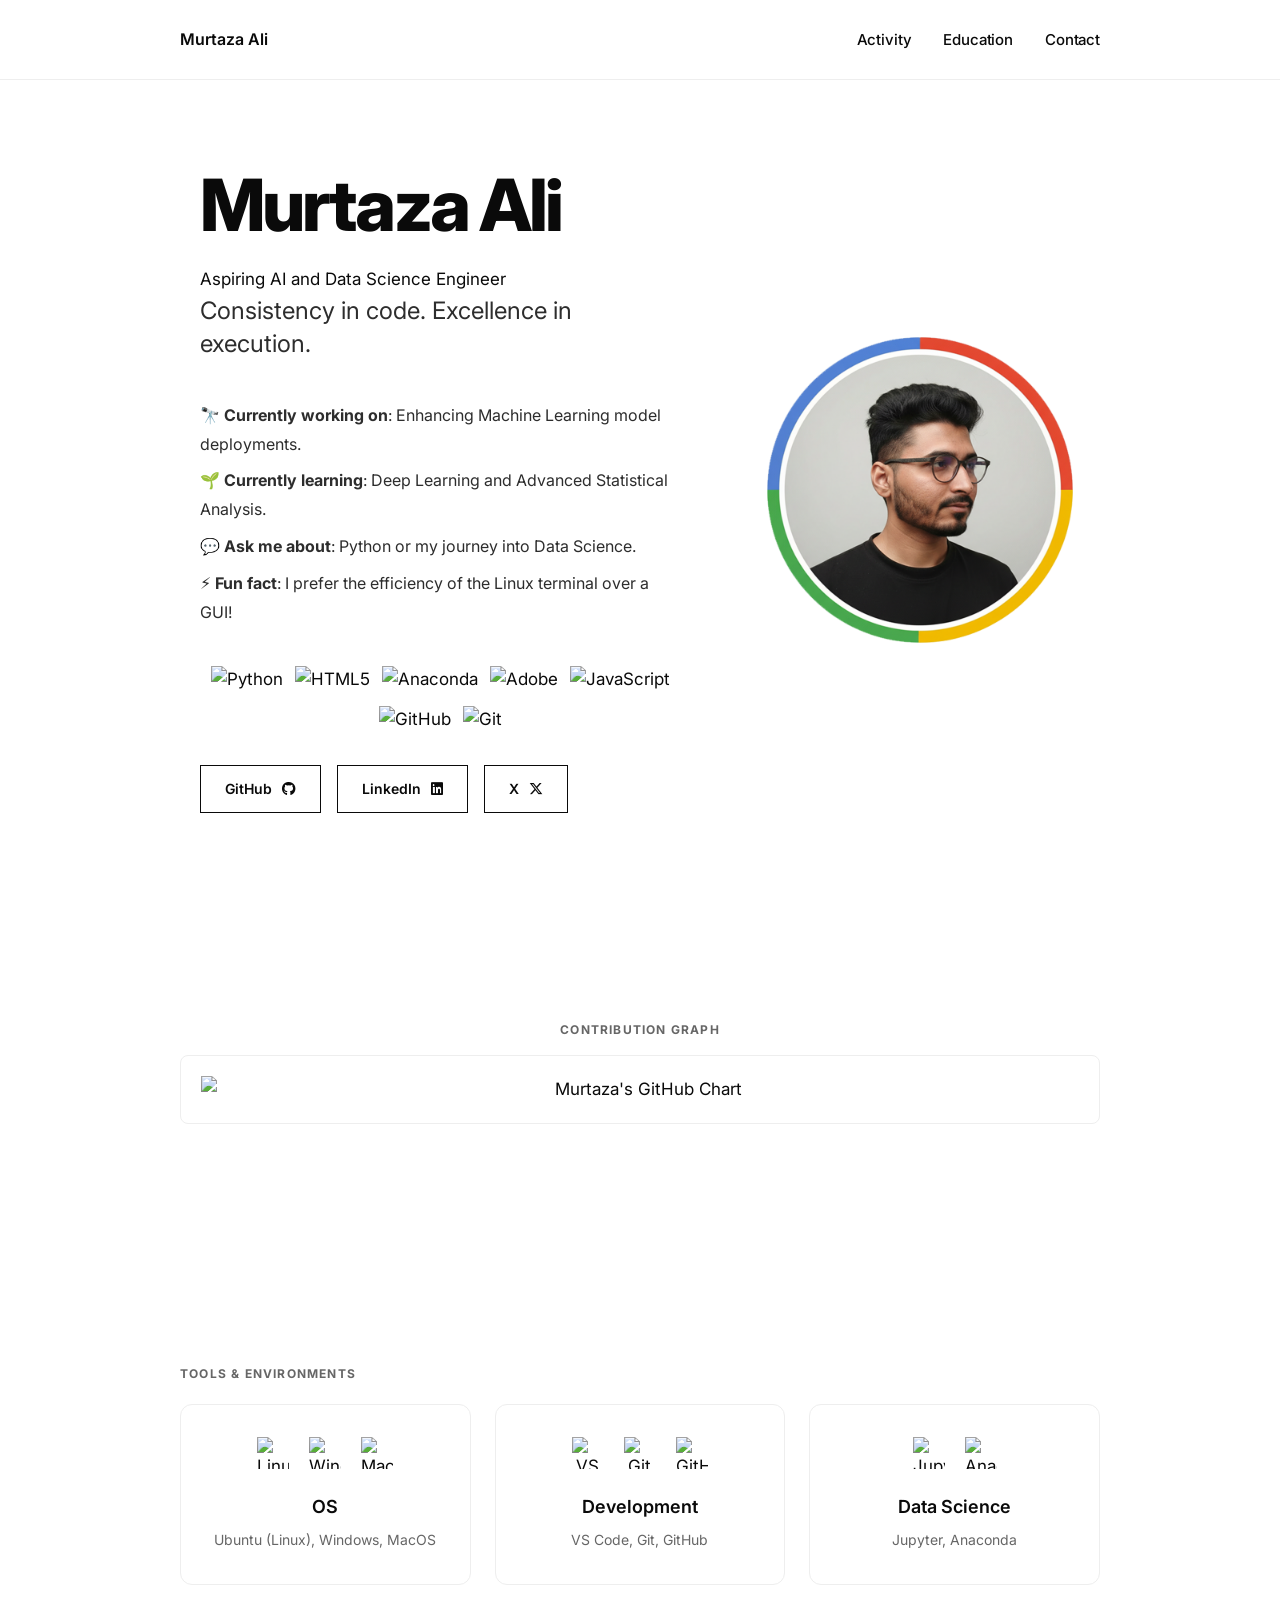
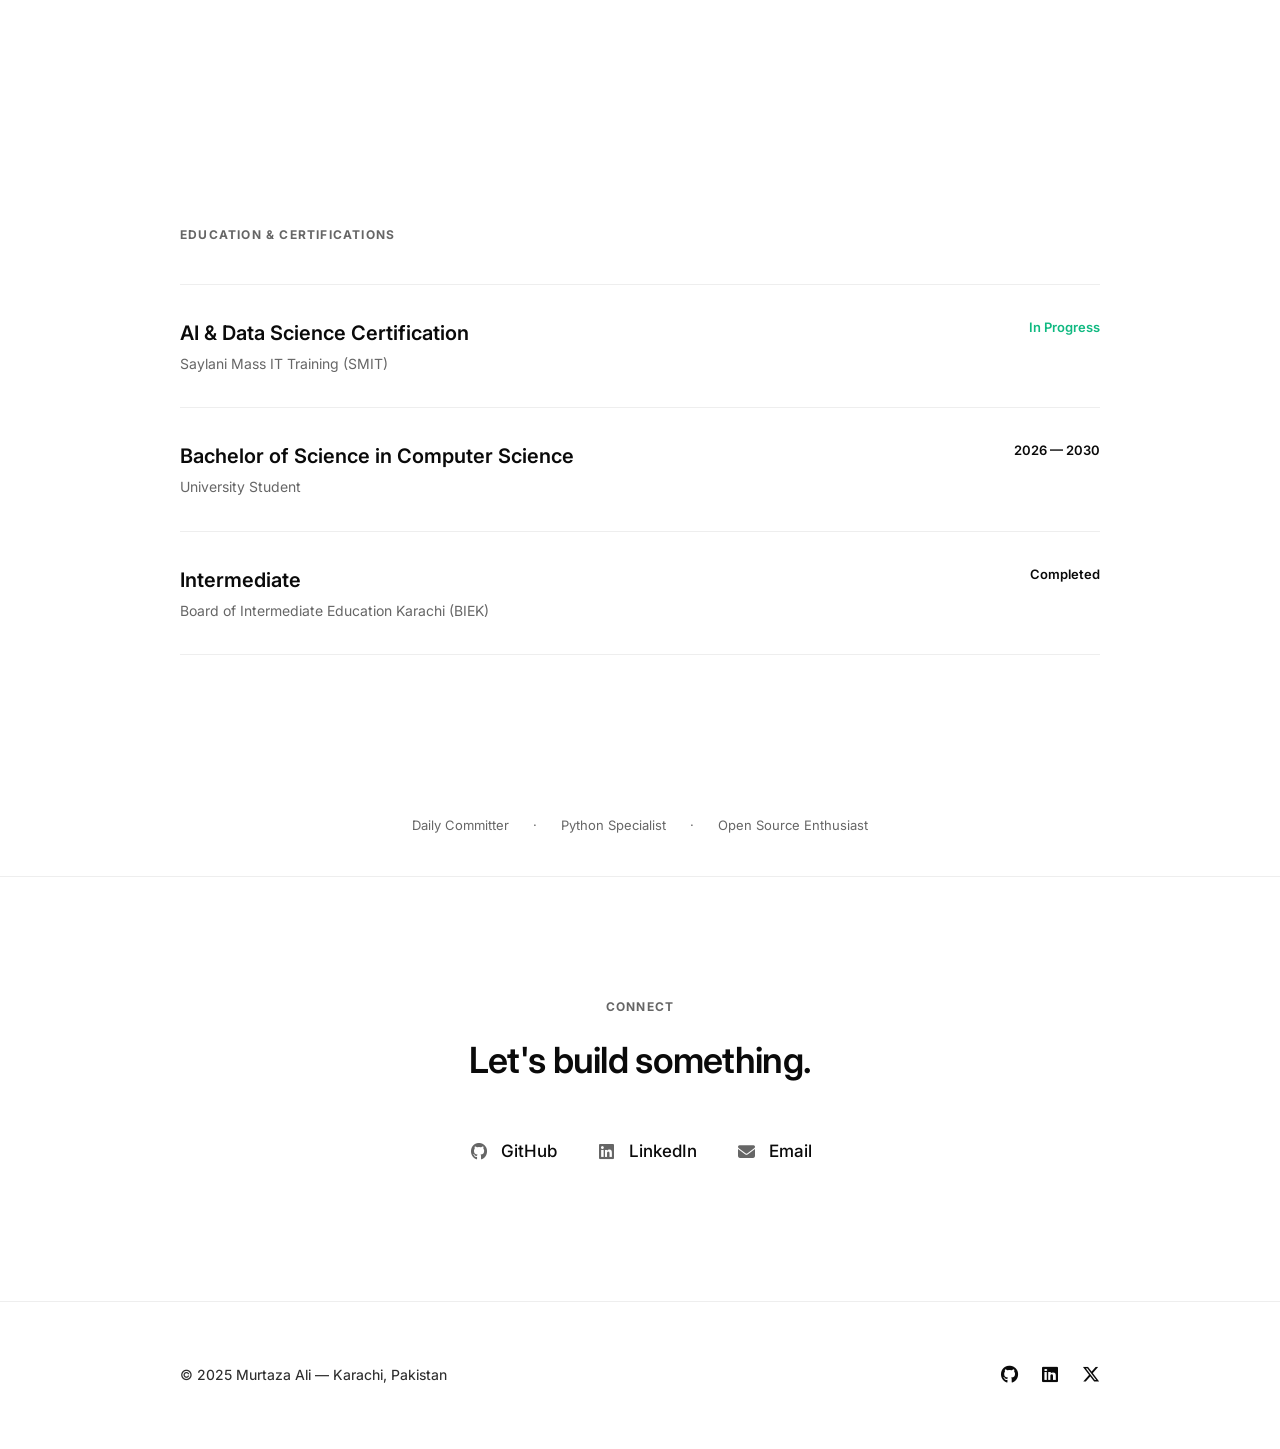
==== commit 4df38cf4: "feat: implement modern minimalist design system and component-based styling structure" ====
--- a/index.html
+++ b/index.html
@@ -9,7 +9,9 @@
     <meta name="description" content="Minimalist portfolio of Murtaza Ali, focused on GitHub activity and progress.">
 
     <link rel="stylesheet" href="https://cdnjs.cloudflare.com/ajax/libs/font-awesome/6.5.1/css/all.min.css">
-    <link rel="stylesheet" href="styles.css">
+    <link rel="stylesheet" href="css/index.css">
+    <link rel="stylesheet" href="css/header.css">
+    <link rel="stylesheet" href="css/footer.css">
     <link rel="icon" href="images/profile.png" type="image/png">
 </head>
 
@@ -33,13 +35,12 @@
         <section id="home" class="hero">
             <div class="container hero-grid">
                 <div class="hero-content">
-                    <span class="label">GITHUB PROGRESS</span>
+                    <!-- <span class="label">GITHUB PROGRESS</span> -->
                     <h1>Murtaza Ali</h1>
                     <div class="role">Aspiring AI and Data Science Engineer</div>
                     <p class="tagline">Consistency in code. Excellence in execution.</p>
 
-                    <div class="about-me-list"
-                        style="margin-bottom: 32px; font-size: 14px; color: var(--gray-body); line-height: 1.8;">
+                    <div class="about-me-list">
                         <div>🔭 <b>Currently working on</b>: Enhancing Machine Learning model deployments.</div>
                         <div>🌱 <b>Currently learning</b>: Deep Learning and Advanced Statistical Analysis.</div>
                         <div>💬 <b>Ask me about</b>: Python or my journey into Data Science.</div>
@@ -83,31 +84,10 @@
             <div class="container activity-container">
                 <div class="card-wrapper">
                     <span class="label">CONTRIBUTION GRAPH</span>
-                    <img src="https://ghchart.rshah.org/000000/murtazakhanpro" alt="Murtaza's GitHub Chart"
+                    <img src="https://ghchart.rshah.org/40c463/murtazakhanpro" alt="Murtaza's GitHub Chart"
                         class="gh-chart">
                 </div>
 
-                <!-- <div class="card-wrapper">
-                    <span class="label">STREAK STATS</span>
-                    <img src="https://streak-stats.demolab.com/?user=murtazakhanpro&theme=default&hide_border=false" alt="GitHub Streak" class="gh-streak">
-                </div> -->
-
-                <div class="metrics-grid">
-                    <img src="https://github-readme-stats.shion.dev/api?username=murtazakhanpro&theme=default&hide_border=false&include_all_commits=true&count_private=true"
-                        alt="GitHub Stats">
-                    <img src="https://github-readme-stats.shion.dev/api/top-langs/?username=murtazakhanpro&theme=default&hide_border=false&include_all_commits=true&count_private=true&layout=compact"
-                        alt="Top Languages">
-                </div>
-
-                <div class="card-wrapper">
-                    <span class="label">TOP CONTRIBUTIONS</span>
-                    <img src="https://github-readme-stats.vercel.app/api?username=murtazakhanpro&show_icons=true&theme=default"
-                        alt="Top Contributed Repo" style="max-width: 600px;">
-                </div>
-
-                <!-- <div class="visitor-count">
-                    <img src="https://komarev.com/ghpvc/?username=murtazakhanpro&icon=3&color=0" alt="Visitor Count">
-                </div> -->
             </div>
         </section>
 
@@ -115,45 +95,40 @@
         <section id="tools">
             <div class="container">
                 <span class="label">TOOLS & ENVIRONMENTS</span>
-                <div class="metrics-grid"
-                    style="grid-template-columns: repeat(auto-fit, minmax(200px, 1fr)); text-align: center;">
-                    <div class="tool-card"
-                        style="padding: 24px; border: 1px solid var(--gray-border); border-radius: 8px;">
-                        <div style="display: flex; justify-content: center; gap: 12px; margin-bottom: 16px;">
+                <div class="tools-grid">
+                    <div class="tool-card">
+                        <div class="tool-icons">
                             <img src="https://cdn.jsdelivr.net/gh/devicons/devicon/icons/linux/linux-original.svg"
-                                alt="Linux" style="width: 28px; height: 28px; border: none; border-radius: 0;">
+                                alt="Linux">
                             <img src="https://cdn.jsdelivr.net/gh/devicons/devicon/icons/windows8/windows8-original.svg"
-                                alt="Windows" style="width: 28px; height: 28px; border: none; border-radius: 0;">
+                                alt="Windows">
                             <img src="https://cdn.jsdelivr.net/gh/devicons/devicon/icons/apple/apple-original.svg"
-                                alt="Mac" style="width: 28px; height: 28px; border: none; border-radius: 0;">
-                        </div>
-                        <h3 style="font-size: 14px;">OS</h3>
-                        <p style="font-size: 12px;">Ubuntu (Linux), Windows, MacOS</p>
-                    </div>
-                    <div class="tool-card"
-                        style="padding: 24px; border: 1px solid var(--gray-border); border-radius: 8px;">
-                        <div style="display: flex; justify-content: center; gap: 12px; margin-bottom: 16px;">
+                                alt="Mac">
+                        </div>
+                        <h3>OS</h3>
+                        <p>Ubuntu (Linux), Windows, MacOS</p>
+                    </div>
+                    <div class="tool-card">
+                        <div class="tool-icons">
                             <img src="https://cdn.jsdelivr.net/gh/devicons/devicon/icons/vscode/vscode-original.svg"
-                                alt="VS Code" style="width: 28px; height: 28px; border: none; border-radius: 0;">
-                            <img src="https://cdn.jsdelivr.net/gh/devicons/devicon/icons/git/git-original.svg" alt="Git"
-                                style="width: 28px; height: 28px; border: none; border-radius: 0;">
+                                alt="VS Code">
+                            <img src="https://cdn.jsdelivr.net/gh/devicons/devicon/icons/git/git-original.svg"
+                                alt="Git">
                             <img src="https://cdn.jsdelivr.net/gh/devicons/devicon/icons/github/github-original.svg"
-                                alt="GitHub"
-                                style="width: 28px; height: 28px; border: none; border-radius: 0; filter: invert(0);">
-                        </div>
-                        <h3 style="font-size: 14px;">Development</h3>
-                        <p style="font-size: 12px;">VS Code, Git, GitHub</p>
-                    </div>
-                    <div class="tool-card"
-                        style="padding: 24px; border: 1px solid var(--gray-border); border-radius: 8px;">
-                        <div style="display: flex; justify-content: center; gap: 12px; margin-bottom: 16px;">
+                                alt="GitHub" class="dark-invert">
+                        </div>
+                        <h3>Development</h3>
+                        <p>VS Code, Git, GitHub</p>
+                    </div>
+                    <div class="tool-card">
+                        <div class="tool-icons">
                             <img src="https://cdn.jsdelivr.net/gh/devicons/devicon/icons/jupyter/jupyter-original.svg"
-                                alt="Jupyter" style="width: 28px; height: 28px; border: none; border-radius: 0;">
+                                alt="Jupyter">
                             <img src="https://cdn.jsdelivr.net/gh/devicons/devicon/icons/anaconda/anaconda-original.svg"
-                                alt="Anaconda" style="width: 28px; height: 28px; border: none; border-radius: 0;">
-                        </div>
-                        <h3 style="font-size: 14px;">Data Science</h3>
-                        <p style="font-size: 12px;">Jupyter, Anaconda</p>
+                                alt="Anaconda">
+                        </div>
+                        <h3>Data Science</h3>
+                        <p>Jupyter, Anaconda</p>
                     </div>
                 </div>
             </div>
--- a/css/index.css
+++ b/css/index.css
@@ -0,0 +1,696 @@
+/* 
+   PURE MODERN REDESIGN
+   Aesthetic: Minimalist, Ink & Paper
+   Font: Inter
+   Inspiration: Stripe, Linear, read.cv
+*/
+
+@import url('https://fonts.googleapis.com/css2?family=Inter:wght@400;500;600;700&display=swap');
+
+:root {
+    --white: #FFFFFF;
+    --black: #0A0A0A;
+    --gray-body: #2D2D2D; /* Slightly darker for better readability */
+    --gray-muted: #666666; /* Improved contrast from #888888 (passes WCAG AA) */
+    --gray-border: #EEEEEE;
+    --accent: #10B981; /* Fresh green accent */
+    
+    --font-main: 'Inter', system-ui, -apple-system, sans-serif;
+    
+    /* Layout */
+    --container-width: 1000px; /* Slightly narrower for better line length */
+    --header-height: 80px;
+}
+
+* {
+    margin: 0;
+    padding: 0;
+    box-sizing: border-box;
+}
+
+html {
+    scroll-behavior: smooth;
+}
+
+body {
+    background-color: var(--white);
+    color: var(--black);
+    font-family: var(--font-main);
+    line-height: 1.6; /* Optimized for long-form reading */
+    font-size: 17px; /* Slightly larger base size */
+    -webkit-font-smoothing: antialiased;
+    -moz-osx-font-smoothing: grayscale;
+}
+
+.container {
+    max-width: var(--container-width);
+    margin: 0 auto;
+    padding: 0 40px;
+}
+
+@media (max-width: 600px) {
+    .container {
+        padding: 0 20px;
+    }
+}
+
+section {
+    padding: 120px 0;
+}
+
+/* --- Typography --- */
+h1 {
+    font-size: 72px; /* More impactful */
+    font-weight: 800;
+    letter-spacing: -0.04em;
+    line-height: 1.05;
+    margin-bottom: 24px;
+}
+
+h2 {
+    font-size: 36px;
+    font-weight: 600;
+    letter-spacing: -0.02em;
+    margin-bottom: 48px;
+}
+
+h3 {
+    font-size: 18px;
+    font-weight: 600;
+    margin-bottom: 12px;
+}
+
+p {
+    color: var(--gray-body);
+    font-size: 17px;
+    font-weight: 400;
+}
+
+.label {
+    font-size: 12px;
+    font-weight: 700;
+    text-transform: uppercase;
+    letter-spacing: 0.1em;
+    color: var(--gray-muted);
+    display: block;
+    margin-bottom: 16px;
+}
+
+.subheading {
+    font-size: 18px;
+    font-weight: 500;
+    margin-bottom: 16px;
+}
+
+/* --- Hero --- */
+.hero {
+    height: calc(100vh - var(--header-height));
+    display: flex;
+    align-items: center;
+    padding: 0;
+}
+
+.hero-grid {
+    display: grid;
+    grid-template-columns: 0.6fr 0.4fr;
+    gap: 80px;
+    align-items: center;
+}
+
+@media (max-width: 900px) {
+    .hero-grid {
+        grid-template-columns: 1fr;
+        gap: 40px;
+        text-align: center;
+    }
+}
+
+.hero-content {
+    max-width: 520px;
+}
+
+.hero-grid.centered {
+    display: flex;
+    flex-direction: column;
+    text-align: center;
+    justify-content: center;
+    align-items: center;
+}
+
+.hero-grid.centered .hero-content {
+    max-width: 100%;
+}
+
+.hero-btns {
+    display: flex;
+    flex-wrap: wrap;
+    gap: 16px;
+    align-items: center;
+    margin-top: 32px;
+}
+
+.hero-content .tagline {
+    font-size: 24px;
+    color: var(--gray-body);
+    max-width: 520px;
+    margin-bottom: 40px;
+    line-height: 1.4;
+}
+
+.secondary-link {
+    font-size: 14px;
+    font-weight: 500;
+    color: var(--gray-body);
+    text-decoration: none;
+    border-bottom: 1px solid transparent;
+    transition: all 0.2s;
+}
+
+.secondary-link:hover {
+    color: var(--black);
+    border-bottom: 1px solid var(--black);
+}
+
+.hero-image-wrapper {
+    width: 100%;
+    aspect-ratio: 1/1;
+    overflow: hidden;
+    border-radius: 0;
+}
+
+.hero-image-wrapper img {
+    width: 100%;
+    height: 100%;
+    object-fit: cover;
+}
+
+.cta-link {
+    font-size: 16px;
+    font-weight: 600;
+    color: var(--black);
+    text-decoration: none;
+    display: inline-flex;
+    align-items: center;
+    gap: 8px;
+}
+
+.cta-link:hover span {
+    text-decoration: underline;
+}
+
+/* --- Services --- */
+.services-grid {
+    display: grid;
+    grid-template-columns: 1fr 1fr 1fr;
+    gap: 0;
+}
+
+.service-item {
+    padding: 0 40px;
+}
+
+.service-item:first-child { padding-left: 0; }
+.service-item:last-child { padding-right: 0; }
+
+.service-item:not(:last-child) {
+    border-right: 1px solid var(--gray-border);
+}
+
+.service-icon {
+    font-size: 24px;
+    margin-bottom: 24px;
+    color: var(--black);
+    transition: transform 0.3s ease;
+}
+
+.service-item:hover .service-icon {
+    transform: translateY(-5px);
+}
+
+.service-item p {
+    font-size: 15px;
+}
+
+/* --- About --- */
+.about-grid {
+    display: grid;
+    grid-template-columns: 1fr 1fr;
+    gap: 80px;
+}
+
+.tech-tags {
+    display: flex;
+    flex-wrap: wrap;
+    gap: 8px;
+    margin-bottom: 32px;
+}
+
+.tech-tags span {
+    background: #F5F5F7;
+    color: var(--black);
+    padding: 6px 12px;
+    font-size: 12px;
+    font-weight: 500;
+    border-radius: 4px;
+    border: 1px solid var(--gray-border);
+}
+
+.experience-list {
+    margin-top: 40px;
+}
+
+.exp-item {
+    margin-bottom: 32px;
+}
+
+.exp-date {
+    font-size: 12px;
+    color: var(--gray-muted);
+    font-weight: 500;
+    display: block;
+    margin-bottom: 4px;
+}
+
+.exp-item h4 {
+    font-size: 16px;
+    font-weight: 600;
+    margin-bottom: 4px;
+}
+
+.resume-cta {
+    margin-top: 24px;
+}
+
+.btn-outline {
+    display: inline-flex;
+    align-items: center;
+    gap: 10px;
+    padding: 12px 24px;
+    border: 1px solid var(--black);
+    color: var(--black);
+    text-decoration: none;
+    font-size: 14px;
+    font-weight: 600;
+    transition: all 0.2s;
+}
+
+.btn-outline:hover {
+    background: var(--black);
+    color: var(--white);
+}
+
+/* --- Work --- */
+.work-list {
+    margin-top: 40px;
+}
+
+/* --- GitHub Activity --- */
+.github-stats-grid {
+    display: grid;
+    grid-template-columns: 1fr;
+    gap: 40px;
+    margin-top: 20px;
+}
+
+.github-card {
+    text-align: center;
+}
+
+.gh-chart {
+    width: 100%;
+    max-width: 900px;
+    margin: 0 auto;
+    border: 1px solid var(--gray-border);
+    padding: 20px;
+    border-radius: 8px;
+    display: block;
+}
+
+.gh-chart:hover {
+    border-color: var(--black);
+}
+
+.github-metrics {
+    display: grid;
+    grid-template-columns: repeat(auto-fit, minmax(300px, 1fr));
+    gap: 20px;
+}
+
+.github-metrics img {
+    width: 100%;
+    height: auto;
+    border: 1px solid var(--gray-border);
+    border-radius: 8px;
+    transition: transform 0.2s ease;
+}
+
+.github-metrics img:hover {
+    transform: scale(1.02);
+}
+
+/* --- Work (Dynamic) --- */
+.section-header {
+    display: flex;
+    justify-content: space-between;
+    align-items: flex-end;
+    margin-bottom: 40px;
+}
+
+.github-link-btn {
+    font-size: 14px;
+    color: var(--black);
+    text-decoration: none;
+    font-weight: 600;
+    border-bottom: 1px solid var(--black);
+    padding-bottom: 4px;
+}
+
+.loading-state {
+    padding: 60px 0;
+    text-align: center;
+    color: var(--gray-muted);
+    font-style: italic;
+}
+
+.repo-meta {
+    display: flex;
+    gap: 16px;
+    margin-top: 8px;
+    font-size: 12px;
+    color: var(--gray-muted);
+}
+
+.repo-meta span {
+    display: flex;
+    align-items: center;
+    gap: 4px;
+}
+
+.repo-link {
+    display: block;
+    text-decoration: none;
+    color: inherit;
+}
+
+.repo-link:hover .work-row {
+    background: #FAFAFA;
+}
+
+.work-row:first-child {
+    border-top: 1px solid var(--gray-border);
+}
+
+.project-number {
+    color: var(--gray-muted);
+    font-size: 14px;
+    font-weight: 500;
+}
+
+.project-title-group h3 {
+    font-size: 28px;
+    margin-bottom: 4px;
+    font-weight: 600;
+}
+
+.project-category {
+    font-size: 11px;
+    font-weight: 600;
+    text-transform: uppercase;
+    letter-spacing: 0.08em;
+    color: var(--gray-muted);
+    text-align: right;
+}
+
+/* --- Proof Strip --- */
+.proof-strip {
+    padding: 40px 0;
+    border-bottom: 1px solid var(--gray-border);
+    display: flex;
+    justify-content: center;
+    gap: 24px;
+    color: var(--gray-muted);
+    font-size: 13px;
+}
+
+.proof-strip span:not(:last-child)::after {
+    content: '·';
+    margin-left: 24px;
+}
+
+/* --- Activity & Metrics --- */
+.activity-container {
+    display: flex;
+    flex-direction: column;
+    align-items: center;
+    gap: 40px;
+}
+
+.card-wrapper {
+    width: 100%;
+    text-align: center;
+}
+
+.metrics-grid {
+    width: 100%;
+    max-width: 900px;
+    display: grid;
+    grid-template-columns: repeat(auto-fit, minmax(280px, 1fr));
+    gap: 20px;
+}
+
+@media (max-width: 480px) {
+    .metrics-grid {
+        grid-template-columns: 1fr;
+    }
+}
+
+.metrics-grid img, .streak-card img, .gh-chart, .card-wrapper img {
+    width: 100%;
+    max-width: 100%;
+    height: auto;
+    border: 1px solid var(--gray-border);
+    border-radius: 8px;
+    background: transparent;
+    display: block;
+}
+
+.tech-badges {
+    display: flex;
+    flex-wrap: wrap;
+    justify-content: center;
+    gap: 12px;
+    margin-top: 24px;
+}
+
+.visitor-count {
+    margin-top: 60px;
+    text-align: center;
+}
+
+.contact-links.centered {
+    display: flex;
+    justify-content: center;
+    gap: 40px;
+    margin-top: 40px;
+}
+
+.contact-link {
+    display: flex;
+    align-items: center;
+    gap: 12px;
+    color: var(--black);
+    text-decoration: none;
+    font-weight: 500;
+    margin-bottom: 16px;
+    transition: opacity 0.2s;
+}
+
+.contact-link i {
+    width: 20px;
+    text-align: center;
+    color: var(--gray-muted);
+}
+
+.contact-link:hover {
+    opacity: 0.6;
+    text-decoration: none;
+}
+
+/* --- Education --- */
+.education-list {
+    margin-top: 40px;
+}
+
+.edu-item {
+    display: flex;
+    justify-content: space-between;
+    align-items: flex-start;
+    padding: 32px 0;
+    border-bottom: 1px solid var(--gray-border);
+}
+
+.edu-item:first-child {
+    border-top: 1px solid var(--gray-border);
+}
+
+.edu-main h3 {
+    font-size: 20px;
+    margin-bottom: 4px;
+}
+
+.edu-main p {
+    font-size: 14px;
+    color: var(--gray-muted);
+}
+
+.edu-date, .edu-status {
+    font-size: 13px;
+    font-weight: 600;
+    color: var(--black);
+    text-align: right;
+}
+
+.edu-status {
+    color: #10B981; /* Green for in progress */
+}
+
+@media (max-width: 600px) {
+    .edu-item {
+        flex-direction: column;
+        gap: 12px;
+    }
+    .edu-date, .edu-status {
+        text-align: left;
+    }
+}
+
+/* --- Animations --- */
+@keyframes fadeInUp {
+    from {
+        opacity: 0;
+        transform: translateY(20px);
+    }
+    to {
+        opacity: 1;
+        transform: translateY(0);
+    }
+}
+
+.hero-content {
+    animation: fadeInUp 0.8s ease forwards;
+}
+
+.hero-image-wrapper {
+    animation: fadeInUp 1s ease 0.2s forwards;
+    opacity: 0;
+}
+
+/* --- Mobile --- */
+@media (max-width: 768px) {
+    section {
+        padding: 60px 0;
+    }
+
+    h1 { font-size: 32px; }
+    h2 { font-size: 28px; }
+    
+    .hero {
+        height: auto;
+        padding-top: 40px;
+    }
+
+    .hero-image-wrapper {
+        order: -1;
+        max-width: 300px;
+        margin: 0 auto;
+    }
+
+    .hero-content {
+        max-width: 100% !important;
+    }
+
+    .tech-badges {
+        margin-top: 32px;
+    }
+
+    .contact-links.centered {
+        flex-direction: column;
+        gap: 20px;
+    }
+
+    .hero-grid {
+        grid-template-columns: 1fr;
+        gap: 40px;
+        text-align: center;
+    }
+
+    .hero-btns {
+        justify-content: center;
+    }
+}
+
+.about-me-list {
+    margin-bottom: 40px;
+    font-size: 16px;
+    color: var(--gray-body);
+    line-height: 1.8;
+}
+
+.about-me-list div {
+    margin-bottom: 8px;
+}
+
+.tools-grid {
+    display: grid;
+    grid-template-columns: repeat(auto-fit, minmax(280px, 1fr));
+    gap: 24px;
+    margin-top: 20px;
+}
+
+.tool-card {
+    padding: 32px;
+    border: 1px solid var(--gray-border);
+    border-radius: 12px;
+    text-align: center;
+    transition: all 0.3s ease;
+}
+
+.tool-card:hover {
+    border-color: var(--accent);
+    transform: translateY(-4px);
+    box-shadow: 0 10px 30px rgba(0,0,0,0.05);
+}
+
+.tool-icons {
+    display: flex;
+    justify-content: center;
+    gap: 20px;
+    margin-bottom: 24px;
+}
+
+.tool-icons img {
+    width: 32px;
+    height: 32px;
+    object-fit: contain;
+}
+
+.tool-card h3 {
+    font-size: 18px;
+    margin-bottom: 8px;
+    font-weight: 600;
+}
+
+.tool-card p {
+    font-size: 14px;
+    color: var(--gray-muted);
+}
+
+.dark-invert {
+    filter: invert(0);
+}
+
+@media (max-width: 768px) {
+    h1 { font-size: 48px; }
+    .hero-content .tagline { font-size: 20px; }
+    .tools-grid { grid-template-columns: 1fr; }
+}
--- a/css/header.css
+++ b/css/header.css
@@ -0,0 +1,58 @@
+/* --- Navigation --- */
+header {
+    position: sticky;
+    top: 0;
+    background: var(--white);
+    z-index: 1000;
+    border-bottom: 1px solid var(--gray-border);
+    height: var(--header-height);
+}
+
+header .container {
+    height: 100%;
+    display: flex;
+    align-items: center;
+}
+
+nav {
+    display: flex;
+    justify-content: space-between;
+    align-items: center;
+    width: 100%;
+}
+
+.logo {
+    font-weight: 600;
+    font-size: 16px;
+    text-decoration: none;
+    color: var(--black);
+}
+
+.nav-links {
+    display: flex;
+    gap: 32px;
+    list-style: none;
+}
+
+@media (max-width: 480px) {
+    .nav-links {
+        gap: 16px;
+    }
+    .logo {
+        font-size: 14px;
+    }
+}
+
+.nav-links a {
+    text-decoration: none;
+    color: var(--black);
+    font-size: 15px;
+    font-weight: 500;
+    transition: all 0.2s;
+    letter-spacing: -0.01em;
+}
+
+.nav-links a:hover {
+    color: var(--accent);
+    opacity: 1;
+}
--- a/css/footer.css
+++ b/css/footer.css
@@ -0,0 +1,44 @@
+/* --- Footer --- */
+footer {
+    padding: 60px 0;
+    border-top: 1px solid var(--gray-border);
+}
+
+.footer-inner {
+    display: flex;
+    justify-content: space-between;
+    align-items: center;
+}
+
+.copyright {
+    font-size: 14px;
+    color: var(--gray-body); /* Darker for better contrast */
+    font-weight: 450;
+}
+
+.footer-links {
+    display: flex;
+    gap: 24px;
+}
+
+.footer-links a {
+    color: var(--black);
+    text-decoration: none;
+    transition: all 0.2s;
+}
+
+.footer-links a:hover {
+    color: var(--accent);
+}
+
+.footer-links a i {
+    font-size: 18px;
+}
+
+@media (max-width: 600px) {
+    .footer-inner {
+        flex-direction: column;
+        gap: 24px;
+        text-align: center;
+    }
+}
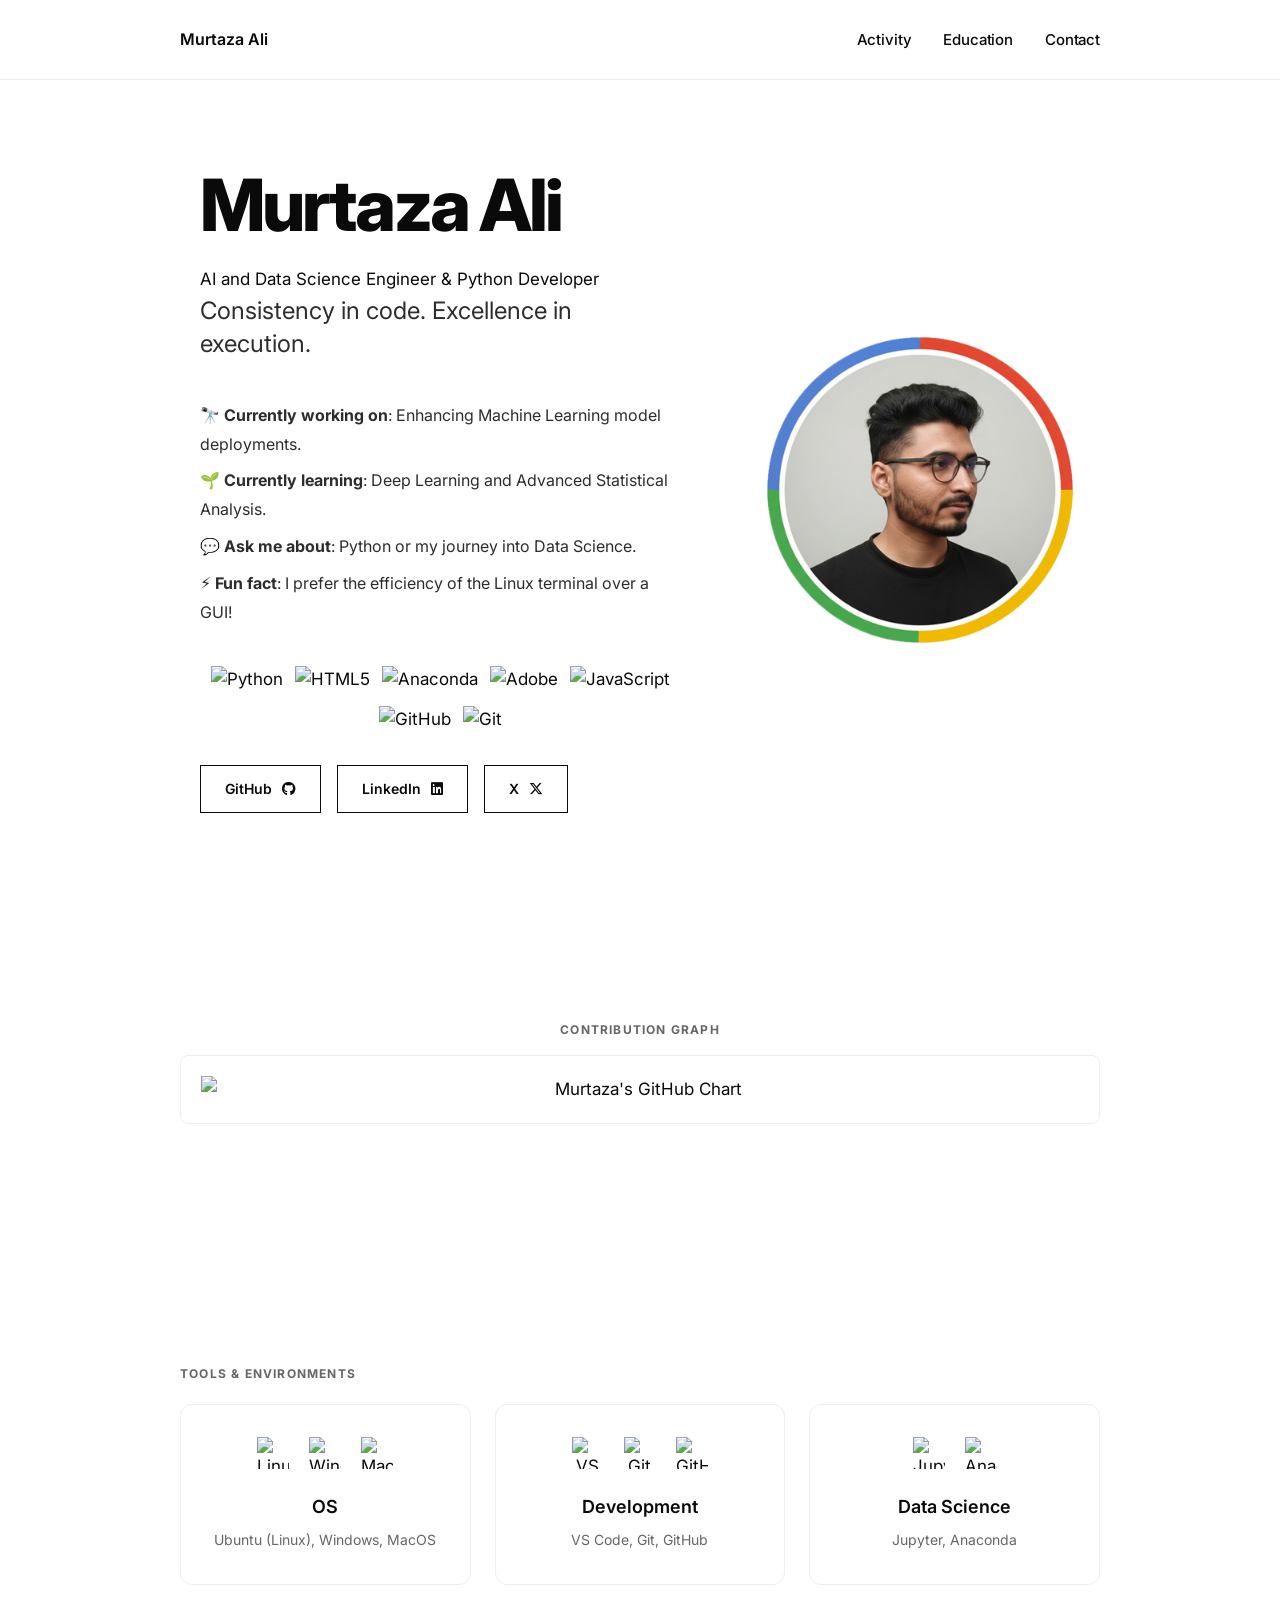
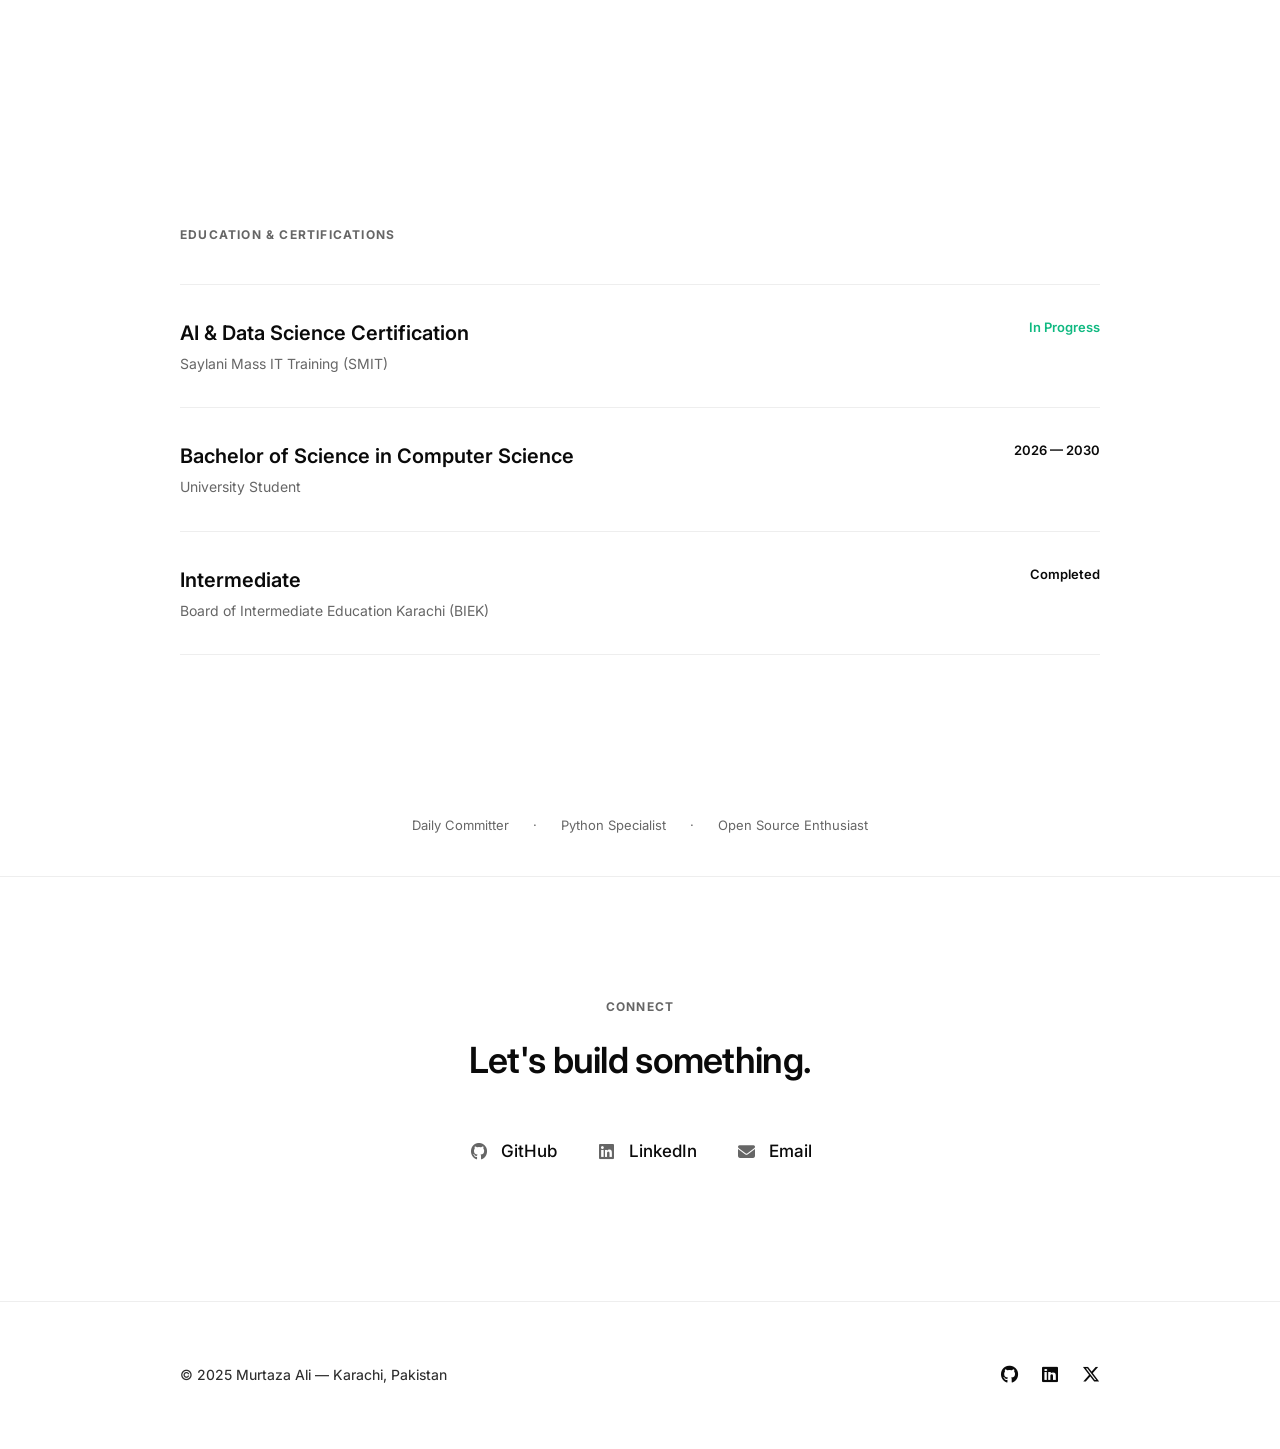
==== commit 77f71ad5: "feat: update professional title and role description in hero section" ====
--- a/index.html
+++ b/index.html
@@ -37,7 +37,7 @@
                 <div class="hero-content">
                     <!-- <span class="label">GITHUB PROGRESS</span> -->
                     <h1>Murtaza Ali</h1>
-                    <div class="role">Aspiring AI and Data Science Engineer</div>
+                    <div class="role">AI and Data Science Engineer & Python Developer</div>
                     <p class="tagline">Consistency in code. Excellence in execution.</p>
 
                     <div class="about-me-list">
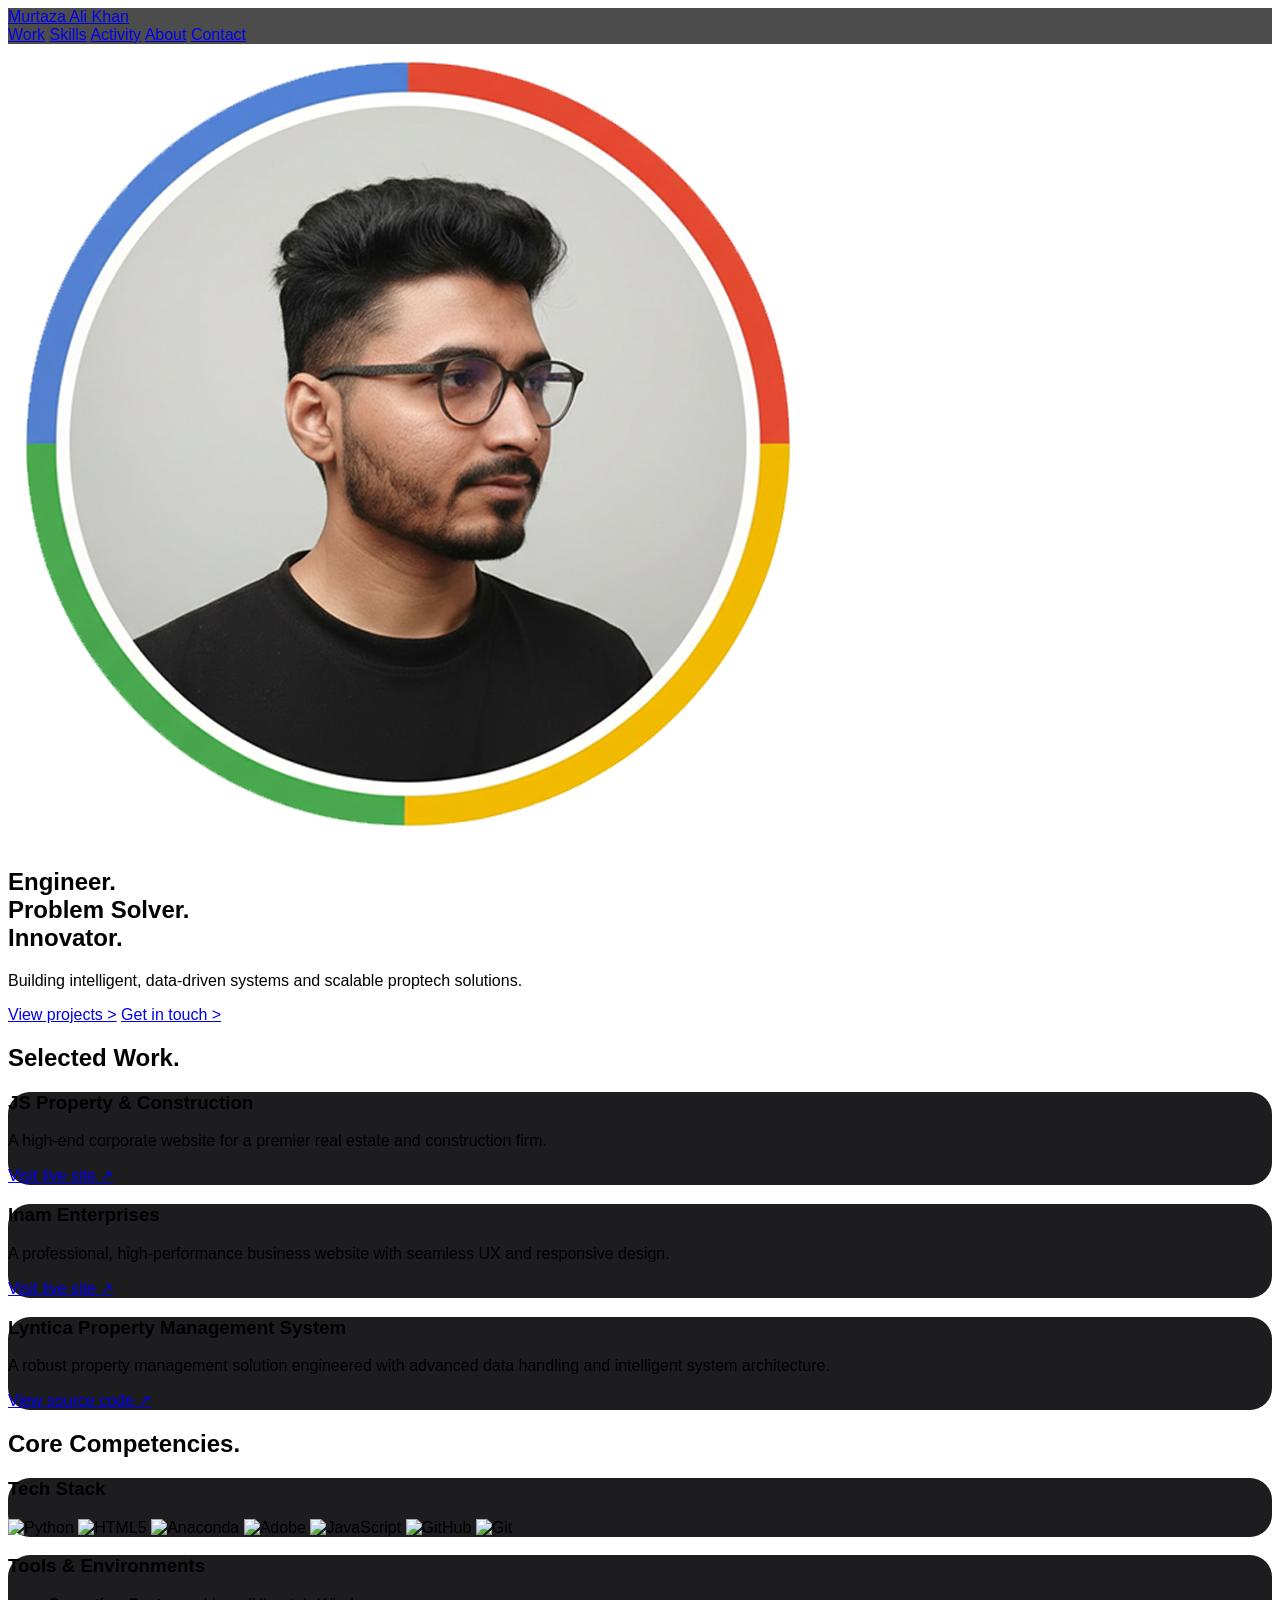
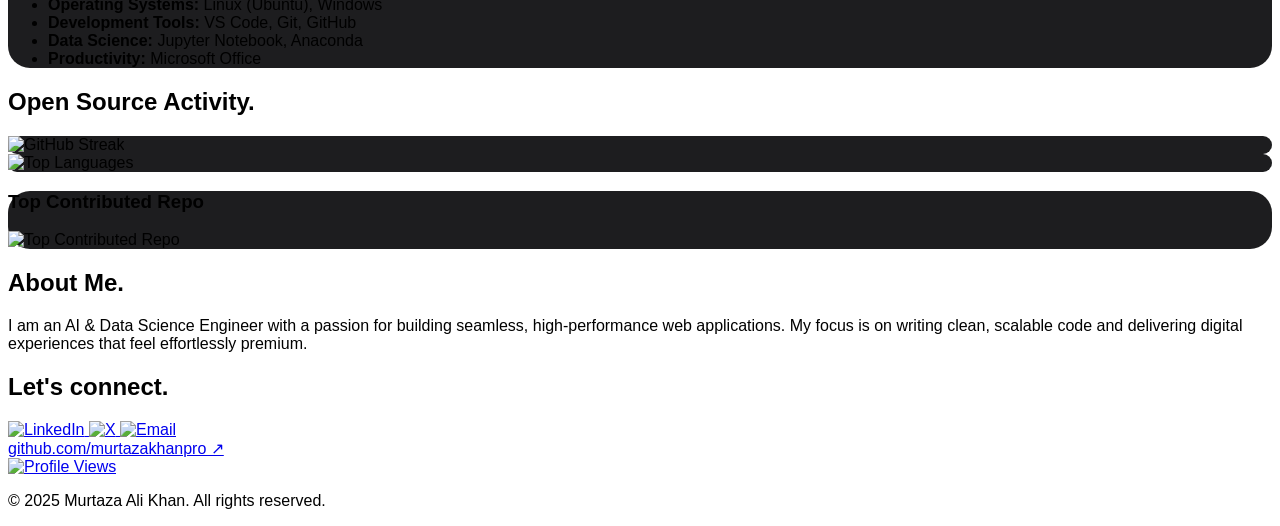
==== commit 267b2def: "refactor: remove project files and assets to simplify repository structure" ====
--- a/index.html
+++ b/index.html
@@ -1,53 +1,159 @@
 <!DOCTYPE html>
-<html lang="en">
+<html lang="en" class="scroll-smooth bg-black text-white antialiased">
 
 <head>
     <meta charset="UTF-8">
     <meta name="viewport" content="width=device-width, initial-scale=1.0">
-
-    <title>Murtaza Ali | GitHub Portfolio</title>
-    <meta name="description" content="Minimalist portfolio of Murtaza Ali, focused on GitHub activity and progress.">
-
-    <link rel="stylesheet" href="https://cdnjs.cloudflare.com/ajax/libs/font-awesome/6.5.1/css/all.min.css">
-    <link rel="stylesheet" href="css/index.css">
-    <link rel="stylesheet" href="css/header.css">
-    <link rel="stylesheet" href="css/footer.css">
-    <link rel="icon" href="images/profile.png" type="image/png">
+    <title>Murtaza Ali | Software Engineer</title>
+
+    <!-- Meta Data -->
+    <meta name="description"
+        content="Murtaza Ali - AI & Data Science Engineer and Full-Stack Developer based in Karachi.">
+    <meta property="og:title" content="Murtaza Ali | Engineer & Innovator">
+    <meta property="og:description" content="Building intelligent systems and premium web applications.">
+    <meta property="og:type" content="website">
+
+    <!-- Tailwind CSS (CDN) -->
+    <script src="https://cdn.tailwindcss.com"></script>
+    <script>
+        tailwind.config = {
+            theme: {
+                extend: {
+                    colors: {
+                        black: '#000000',
+
+
+                        white: '#FFFFFF',
+                        muted: '#86868b',
+                        accent: '#2997ff',
+                        surface: '#1d1d1f'
+                    },
+                    fontFamily: {
+                        sans: ['-apple-system', 'BlinkMacSystemFont', '"Segoe UI"', 'Roboto', 'Helvetica', 'Arial', 'sans-serif'],
+                    },
+                    letterSpacing: {
+                        tighter: '-.04em',
+                        tight: '-.02em',
+                    }
+                }
+            }
+        }
+    </script>
+    <style>
+        body {
+            font-family: -apple-system, BlinkMacSystemFont, "Segoe UI", Roboto, Helvetica, Arial, sans-serif;
+        }
+
+        .glass-nav {
+            background-color: rgba(0, 0, 0, 0.7);
+            backdrop-filter: saturate(180%) blur(20px);
+            -webkit-backdrop-filter: saturate(180%) blur(20px);
+        }
+
+        .bento-card {
+            background-color: #1d1d1f;
+            border-radius: 22px;
+            transition: transform 0.4s cubic-bezier(0.16, 1, 0.3, 1);
+        }
+
+        .bento-card:hover {
+            transform: scale(1.02);
+        }
+    </style>
 </head>
 
-<body>
-
-    <header>
-        <div class="container">
-            <nav>
-                <a href="#" class="logo">Murtaza Ali</a>
-                <ul class="nav-links">
-                    <li><a href="#streak">Activity</a></li>
-                    <li><a href="#education">Education</a></li>
-                    <li><a href="#contact">Contact</a></li>
-                </ul>
-            </nav>
+<body class="selection:bg-accent selection:text-white flex flex-col min-h-screen">
+
+    <!-- Navigation -->
+    <nav class="fixed top-0 w-full z-50 glass-nav border-b border-white/10">
+        <div class="max-w-7xl mx-auto px-6 h-12 flex items-center justify-between text-xs font-semibold tracking-wide">
+            <a href="#" class="text-white hover:text-white/80 transition-colors">Murtaza Ali Khan</a>
+            <div class="flex gap-6 sm:gap-8 overflow-x-auto whitespace-nowrap scrollbar-hide">
+                <a href="#work" class="text-white/80 hover:text-white transition-colors">Work</a>
+                <a href="#skills" class="text-white/80 hover:text-white transition-colors">Skills</a>
+                <a href="#activity" class="text-white/80 hover:text-white transition-colors">Activity</a>
+                <a href="#about" class="text-white/80 hover:text-white transition-colors">About</a>
+                <a href="#contact" class="text-white/80 hover:text-white transition-colors">Contact</a>
+            </div>
         </div>
-    </header>
-
-    <main>
-        <!-- Hero Section -->
-        <section id="home" class="hero">
-            <div class="container hero-grid">
-                <div class="hero-content">
-                    <!-- <span class="label">GITHUB PROGRESS</span> -->
-                    <h1>Murtaza Ali</h1>
-                    <div class="role">AI and Data Science Engineer & Python Developer</div>
-                    <p class="tagline">Consistency in code. Excellence in execution.</p>
-
-                    <div class="about-me-list">
-                        <div>🔭 <b>Currently working on</b>: Enhancing Machine Learning model deployments.</div>
-                        <div>🌱 <b>Currently learning</b>: Deep Learning and Advanced Statistical Analysis.</div>
-                        <div>💬 <b>Ask me about</b>: Python or my journey into Data Science.</div>
-                        <div>⚡ <b>Fun fact</b>: I prefer the efficiency of the Linux terminal over a GUI!</div>
-                    </div>
-
-                    <div class="tech-badges">
+    </nav>
+
+    <!-- Hero Section -->
+    <main class="flex-grow pt-32 pb-24 px-6">
+        <section class="max-w-4xl mx-auto text-center mb-40 mt-12 md:mt-20">
+            <div class="mb-10 flex justify-center">
+                <img src="images/profile.png" alt="Murtaza Ali Khan"
+                    class="w-32 h-32 md:w-40 md:h-40 rounded-full border border-white/10 object-cover shadow-2xl shadow-white/5 bg-surface">
+            </div>
+            <h1 class="text-5xl md:text-7xl lg:text-[96px] font-bold tracking-tighter leading-[1.05] mb-6">
+                Engineer.<br>Problem Solver.<br>Innovator.
+            </h1>
+            <p class="text-xl md:text-3xl font-medium text-muted tracking-tight mb-10 max-w-2xl mx-auto">
+                Building intelligent, data-driven systems and scalable proptech solutions.
+            </p>
+            <div class="flex items-center justify-center gap-8 text-xl font-medium">
+                <a href="#work" class="text-accent hover:underline decoration-2 underline-offset-4">View projects
+                    &gt;</a>
+                <a href="#contact" class="text-accent hover:underline decoration-2 underline-offset-4">Get in touch
+                    &gt;</a>
+            </div>
+        </section>
+
+        <!-- Work Section -->
+        <section id="work" class="max-w-7xl mx-auto mb-40 scroll-mt-24">
+            <h2 class="text-4xl md:text-6xl font-bold tracking-tighter mb-12 text-center">Selected Work.</h2>
+            <div class="grid grid-cols-1 md:grid-cols-2 gap-6">
+                <!-- JS Properties -->
+                <div class="bento-card p-10 md:p-14 flex flex-col justify-between min-h-[350px]">
+                    <div>
+                        <h3 class="text-3xl font-bold tracking-tight mb-4">JS Property & Construction</h3>
+                        <p class="text-muted text-lg font-medium max-w-md">A high-end corporate website for a premier
+                            real estate and construction firm.</p>
+                    </div>
+                    <div class="mt-12">
+                        <a href="https://murtazakhanpro.github.io/jsproperties/" target="_blank"
+                            class="text-accent text-lg font-medium hover:underline decoration-2 underline-offset-4">Visit
+                            live site ↗</a>
+                    </div>
+                </div>
+                <!-- Inam Enterprises -->
+                <div class="bento-card p-10 md:p-14 flex flex-col justify-between min-h-[350px]">
+                    <div>
+                        <h3 class="text-3xl font-bold tracking-tight mb-4">Inam Enterprises</h3>
+                        <p class="text-muted text-lg font-medium max-w-md">A professional, high-performance business
+                            website with seamless UX and responsive design.</p>
+                    </div>
+                    <div class="mt-12">
+                        <a href="https://www.inamenterprises.com" target="_blank"
+                            class="text-accent text-lg font-medium hover:underline decoration-2 underline-offset-4">Visit
+                            live site ↗</a>
+                    </div>
+                </div>
+                <!-- Lyntica Property Management -->
+                <div
+                    class="bento-card p-10 md:p-14 flex flex-col justify-between min-h-[350px] md:col-span-2 bg-gradient-to-br from-[#1d1d1f] to-[#121213]">
+                    <div class="md:max-w-2xl">
+                        <h3 class="text-3xl font-bold tracking-tight mb-4">Lyntica Property Management System</h3>
+                        <p class="text-muted text-lg font-medium">A robust property management solution engineered with
+                            advanced data handling and intelligent system architecture.</p>
+                    </div>
+                    <div class="mt-12">
+                        <a href="https://github.com/murtazakhanpro/lyntica_property_management_system" target="_blank"
+                            class="text-accent text-lg font-medium hover:underline decoration-2 underline-offset-4">View
+                            source code ↗</a>
+                    </div>
+                </div>
+            </div>
+        </section>
+
+        <!-- Skills Section -->
+        <section id="skills" class="max-w-7xl mx-auto mb-40 scroll-mt-24">
+            <h2 class="text-4xl md:text-6xl font-bold tracking-tighter mb-12 text-center">Core Competencies.</h2>
+            <div class="grid grid-cols-1 lg:grid-cols-2 gap-6">
+                <!-- Technologies -->
+                <div class="bento-card p-10 md:p-14 flex flex-col justify-center">
+                    <h3 class="text-2xl font-bold tracking-tight mb-8 text-white/90">Tech Stack</h3>
+                    <div class="flex flex-wrap gap-3">
                         <img src="https://img.shields.io/badge/python-3670A0?style=for-the-badge&logo=python&logoColor=ffdd54"
                             alt="Python">
                         <img src="https://img.shields.io/badge/html5-%23E34F26.svg?style=for-the-badge&logo=html5&logoColor=white"
@@ -63,150 +169,98 @@
                         <img src="https://img.shields.io/badge/git-%23F05033.svg?style=for-the-badge&logo=git&logoColor=white"
                             alt="Git">
                     </div>
-
-                    <div class="hero-btns">
-                        <a href="https://github.com/murtazakhanpro" target="_blank" class="btn-outline">GitHub <i
-                                class="fab fa-github"></i></a>
-                        <a href="https://www.linkedin.com/in/murtazakhanworld" target="_blank"
-                            class="btn-outline">LinkedIn <i class="fab fa-linkedin"></i></a>
-                        <a href="https://www.x.com/murtazakhanpro" target="_blank" class="btn-outline">X <i
-                                class="fab fa-x-twitter"></i></a>
-                    </div>
-                </div>
-                <div class="hero-image-wrapper">
-                    <img src="images/profile.png" alt="Murtaza Ali">
-                </div>
-            </div>
-        </section>
-
-        <!-- GitHub Activity Section -->
-        <section id="streak">
-            <div class="container activity-container">
-                <div class="card-wrapper">
-                    <span class="label">CONTRIBUTION GRAPH</span>
-                    <img src="https://ghchart.rshah.org/40c463/murtazakhanpro" alt="Murtaza's GitHub Chart"
-                        class="gh-chart">
-                </div>
-
-            </div>
-        </section>
-
-        <!-- Tools & Environments Section -->
-        <section id="tools">
-            <div class="container">
-                <span class="label">TOOLS & ENVIRONMENTS</span>
-                <div class="tools-grid">
-                    <div class="tool-card">
-                        <div class="tool-icons">
-                            <img src="https://cdn.jsdelivr.net/gh/devicons/devicon/icons/linux/linux-original.svg"
-                                alt="Linux">
-                            <img src="https://cdn.jsdelivr.net/gh/devicons/devicon/icons/windows8/windows8-original.svg"
-                                alt="Windows">
-                            <img src="https://cdn.jsdelivr.net/gh/devicons/devicon/icons/apple/apple-original.svg"
-                                alt="Mac">
-                        </div>
-                        <h3>OS</h3>
-                        <p>Ubuntu (Linux), Windows, MacOS</p>
-                    </div>
-                    <div class="tool-card">
-                        <div class="tool-icons">
-                            <img src="https://cdn.jsdelivr.net/gh/devicons/devicon/icons/vscode/vscode-original.svg"
-                                alt="VS Code">
-                            <img src="https://cdn.jsdelivr.net/gh/devicons/devicon/icons/git/git-original.svg"
-                                alt="Git">
-                            <img src="https://cdn.jsdelivr.net/gh/devicons/devicon/icons/github/github-original.svg"
-                                alt="GitHub" class="dark-invert">
-                        </div>
-                        <h3>Development</h3>
-                        <p>VS Code, Git, GitHub</p>
-                    </div>
-                    <div class="tool-card">
-                        <div class="tool-icons">
-                            <img src="https://cdn.jsdelivr.net/gh/devicons/devicon/icons/jupyter/jupyter-original.svg"
-                                alt="Jupyter">
-                            <img src="https://cdn.jsdelivr.net/gh/devicons/devicon/icons/anaconda/anaconda-original.svg"
-                                alt="Anaconda">
-                        </div>
-                        <h3>Data Science</h3>
-                        <p>Jupyter, Anaconda</p>
-                    </div>
-                </div>
-            </div>
-        </section>
-
-        <!-- Education Section -->
-        <section id="education">
-            <div class="container">
-                <span class="label">EDUCATION & CERTIFICATIONS</span>
-                <div class="education-list">
-                    <div class="edu-item">
-                        <div class="edu-main">
-                            <h3>AI & Data Science Certification</h3>
-                            <p>Saylani Mass IT Training (SMIT)</p>
-                        </div>
-                        <span class="edu-status">In Progress</span>
-                    </div>
-                    <div class="edu-item">
-                        <div class="edu-main">
-                            <h3>Bachelor of Science in Computer Science</h3>
-                            <p>University Student</p>
-                        </div>
-                        <span class="edu-date">2026 — 2030</span>
-                    </div>
-                    <div class="edu-item">
-                        <div class="edu-main">
-                            <h3>Intermediate</h3>
-                            <p>Board of Intermediate Education Karachi (BIEK)</p>
-                        </div>
-                        <span class="edu-date">Completed</span>
-                    </div>
-                </div>
-            </div>
-        </section>
-
-        <!-- Proof Strip -->
-        <div class="proof-strip">
-            <div class="container" style="display: flex; justify-content: center; gap: 24px;">
-                <span>Daily Committer</span>
-                <span>Python Specialist</span>
-                <span>Open Source Enthusiast</span>
-            </div>
-        </div>
+                </div>
+                <!-- Environments -->
+                <div class="bento-card p-10 md:p-14">
+                    <h3 class="text-2xl font-bold tracking-tight mb-8 text-white/90">Tools & Environments</h3>
+                    <ul class="space-y-5 text-lg font-medium text-muted">
+                        <li class="flex flex-col sm:flex-row sm:items-baseline gap-1 sm:gap-3"><strong
+                                class="text-white/90 min-w-[150px]">Operating Systems:</strong> Linux (Ubuntu), Windows
+                        </li>
+                        <li class="flex flex-col sm:flex-row sm:items-baseline gap-1 sm:gap-3"><strong
+                                class="text-white/90 min-w-[150px]">Development Tools:</strong> VS Code, Git, GitHub
+                        </li>
+                        <li class="flex flex-col sm:flex-row sm:items-baseline gap-1 sm:gap-3"><strong
+                                class="text-white/90 min-w-[150px]">Data Science:</strong> Jupyter Notebook, Anaconda
+                        </li>
+                        <li class="flex flex-col sm:flex-row sm:items-baseline gap-1 sm:gap-3"><strong
+                                class="text-white/90 min-w-[150px]">Productivity:</strong> Microsoft Office</li>
+                    </ul>
+                </div>
+            </div>
+        </section>
+
+        <!-- Open Source Activity -->
+        <section id="activity" class="max-w-7xl mx-auto mb-40 scroll-mt-24">
+            <h2 class="text-4xl md:text-6xl font-bold tracking-tighter mb-12 text-center">Open Source Activity.</h2>
+            <div class="grid grid-cols-1 lg:grid-cols-2 gap-6">
+                <!-- Streak -->
+                <div class="bento-card p-8 flex items-center justify-center overflow-hidden">
+                    <img src="https://streak-stats.demolab.com/?user=murtazakhanpro&theme=dark&hide_border=false"
+                        alt="GitHub Streak" class="w-full max-w-[495px] object-contain drop-shadow-2xl">
+                </div>
+                <!-- Top Langs -->
+                <div class="bento-card p-8 flex items-center justify-center overflow-hidden">
+                    <img src="https://github-readme-stats.shion.dev/api/top-langs/?username=murtazakhanpro&theme=dark&hide_border=false&include_all_commits=false&count_private=false&layout=compact"
+                        alt="Top Languages" class="w-full max-w-[350px] object-contain drop-shadow-2xl">
+                </div>
+                <!-- Top Repo -->
+                <div class="bento-card p-8 lg:col-span-2 flex flex-col items-center justify-center overflow-hidden">
+                    <h3 class="text-2xl font-bold tracking-tight mb-8 text-white/90 w-full text-center">Top Contributed
+                        Repo</h3>
+                    <img src="https://github-contributor-stats.vercel.app/api?username=murtazakhanpro&limit=5&theme=default_repocard&combine_all_yearly_contributions=true"
+                        alt="Top Contributed Repo"
+                        class="w-full max-w-[800px] object-contain rounded-xl drop-shadow-2xl mix-blend-screen opacity-90">
+                </div>
+            </div>
+        </section>
+
+        <!-- About Section -->
+        <section id="about" class="max-w-4xl mx-auto mb-40 scroll-mt-24 text-center px-4">
+            <h2 class="text-4xl md:text-6xl font-bold tracking-tighter mb-8">About Me.</h2>
+            <p class="text-2xl md:text-3xl text-muted font-medium leading-relaxed tracking-tight">
+                I am an AI & Data Science Engineer with a passion for building seamless, high-performance web
+                applications. My focus is on writing clean, scalable code and delivering digital experiences that feel
+                effortlessly premium.
+            </p>
+        </section>
 
         <!-- Contact Section -->
-        <section id="contact">
-            <div class="container" style="text-align: center;">
-                <span class="label">CONNECT</span>
-                <h2>Let's build something.</h2>
-                <div class="contact-links centered">
-                    <a href="https://github.com/murtazakhanpro" target="_blank" class="contact-link"><i
-                            class="fab fa-github"></i> GitHub</a>
-                    <a href="https://www.linkedin.com/in/murtazakhanworld" target="_blank" class="contact-link"><i
-                            class="fab fa-linkedin"></i> LinkedIn</a>
-                    <a href="mailto:murtazakhan.mzk@gmail.com" class="contact-link"><i class="fas fa-envelope"></i>
-                        Email</a>
-                </div>
-            </div>
+        <section id="contact" class="max-w-4xl mx-auto mb-32 text-center scroll-mt-24 px-4">
+            <h2 class="text-6xl md:text-8xl font-bold tracking-tighter mb-10">Let's connect.</h2>
+
+            <div class="flex flex-wrap justify-center gap-4 mb-10">
+                <a href="https://linkedin.com/in/murtazakhanworld" target="_blank"
+                    class="hover:opacity-80 transition-opacity">
+                    <img src="https://img.shields.io/badge/LinkedIn-%230077B5.svg?logo=linkedin&logoColor=white"
+                        alt="LinkedIn" class="h-8">
+                </a>
+                <a href="https://x.com/murtazakhanpro" target="_blank" class="hover:opacity-80 transition-opacity">
+                    <img src="https://img.shields.io/badge/X-black.svg?logo=X&logoColor=white" alt="X" class="h-8">
+                </a>
+                <a href="mailto:murtazakhan.mzk@gmail.com" class="hover:opacity-80 transition-opacity">
+                    <img src="https://img.shields.io/badge/Email-D14836?logo=gmail&logoColor=white" alt="Email"
+                        class="h-8">
+                </a>
+            </div>
+
+            <a href="https://www.github.com/murtazakhanpro" target="_blank"
+                class="text-2xl md:text-4xl font-bold text-white hover:text-accent transition-colors tracking-tight">
+                github.com/murtazakhanpro ↗
+            </a>
         </section>
     </main>
 
-    <footer>
-        <div class="container">
-            <div class="footer-inner">
-                <div class="copyright">&copy; 2025 Murtaza Ali — Karachi, Pakistan</div>
-                <div class="footer-links">
-                    <a href="https://github.com/murtazakhanpro" target="_blank" title="GitHub"><i
-                            class="fab fa-github"></i></a>
-                    <a href="https://www.linkedin.com/in/murtazakhanworld" target="_blank" title="LinkedIn"><i
-                            class="fab fa-linkedin"></i></a>
-                    <a href="https://www.x.com/murtazakhanpro" target="_blank" title="X (Twitter)"><i
-                            class="fab fa-x-twitter"></i></a>
-                </div>
-            </div>
-        </div>
+    <!-- Footer -->
+    <footer
+        class="border-t border-white/10 py-12 px-6 text-center text-sm text-muted font-medium flex flex-col items-center gap-6">
+        <a href="https://visitcount.itsvg.in" target="_blank" class="hover:opacity-80 transition-opacity">
+            <img src="https://komarev.com/ghpvc/?username=murtazakhanpro&icon=3&color=0" alt="Profile Views"
+                class="h-6">
+        </a>
+        <p>&copy; 2025 Murtaza Ali Khan. All rights reserved.</p>
     </footer>
 
-    <script src="script.js"></script>
 </body>
 
 </html>
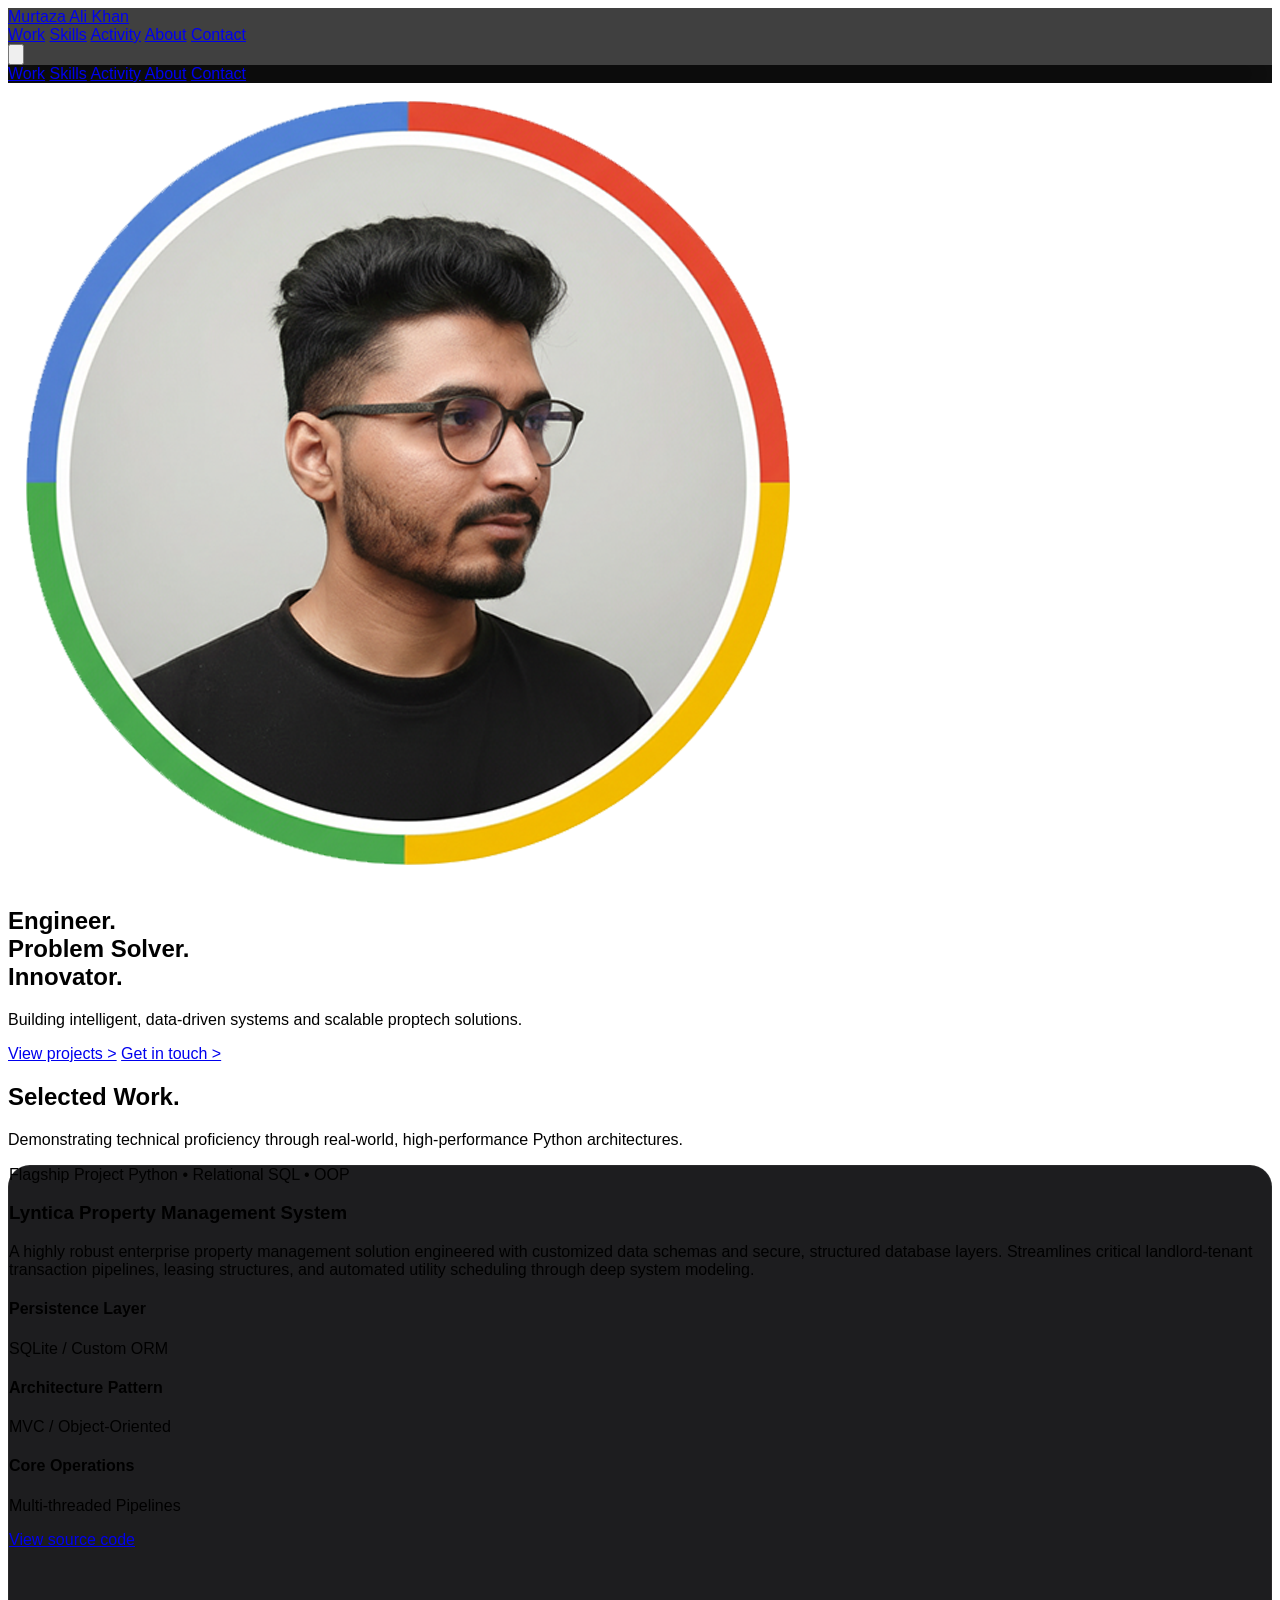
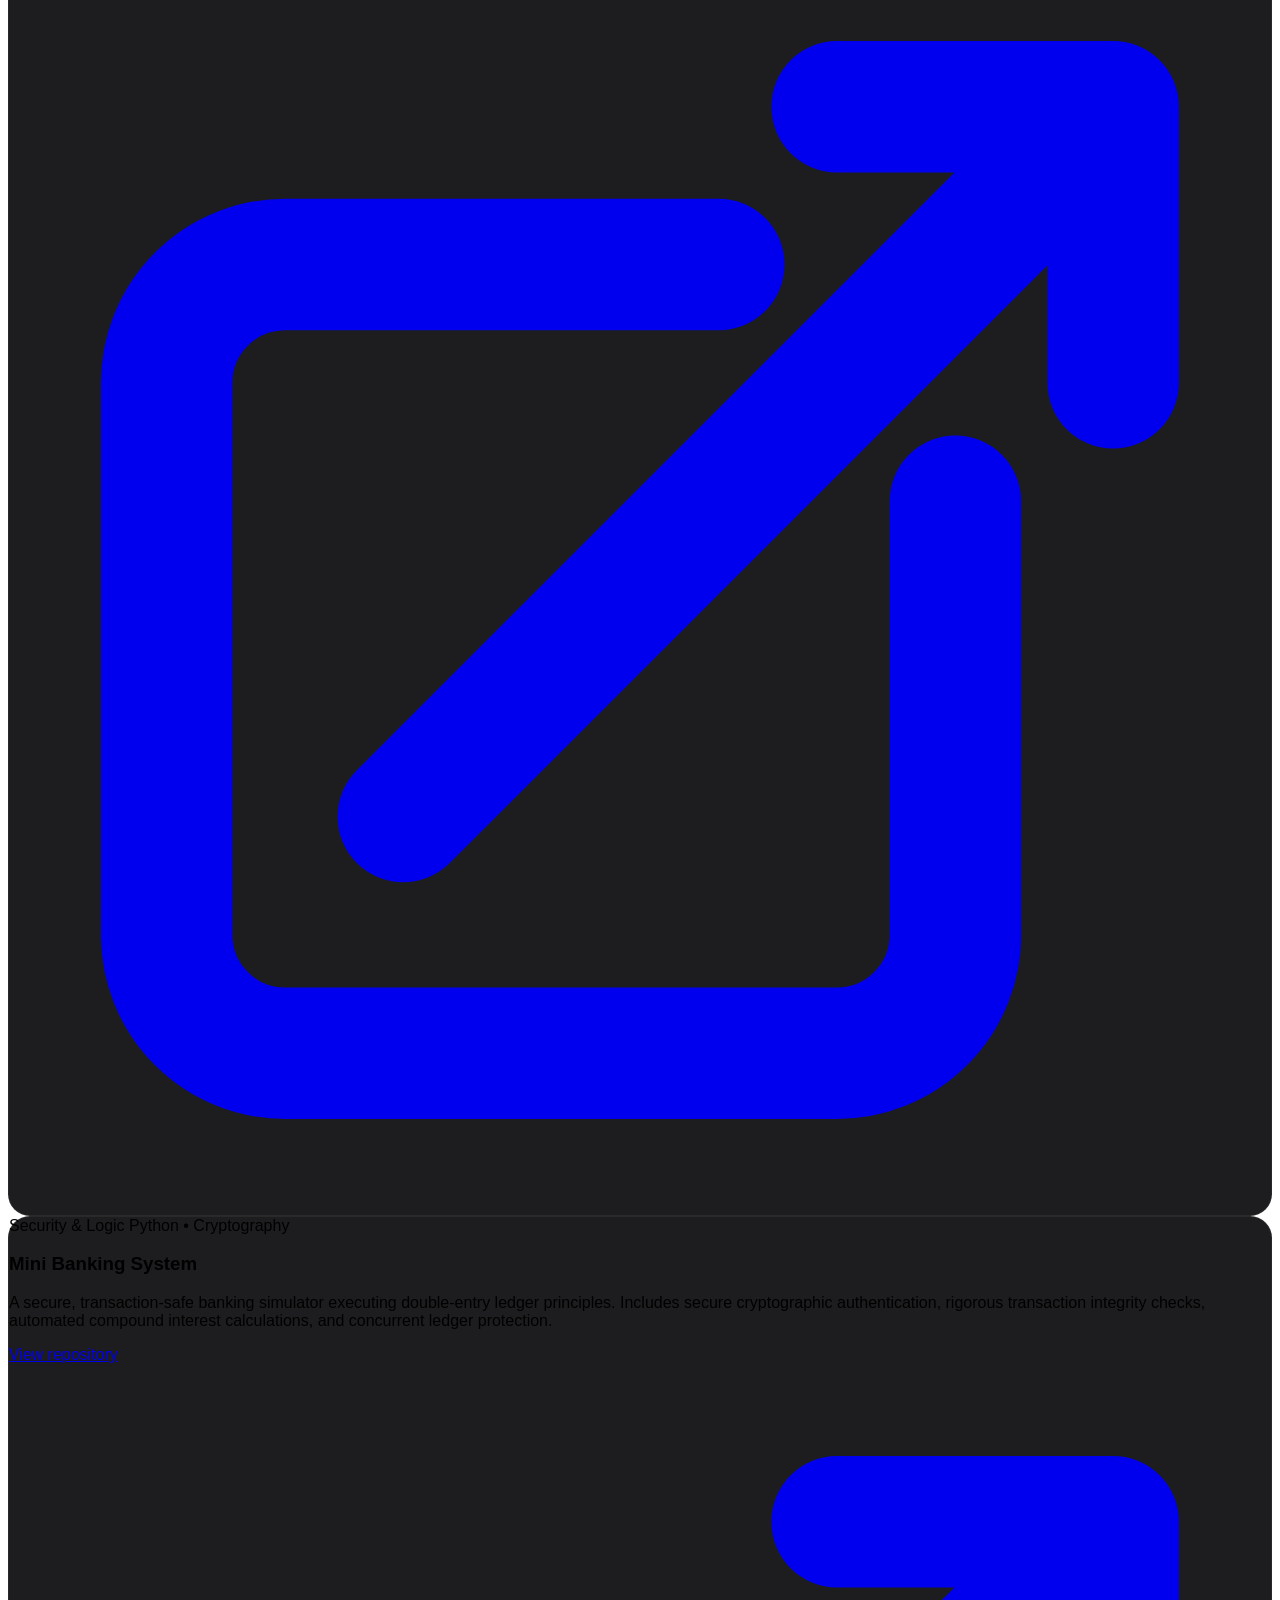
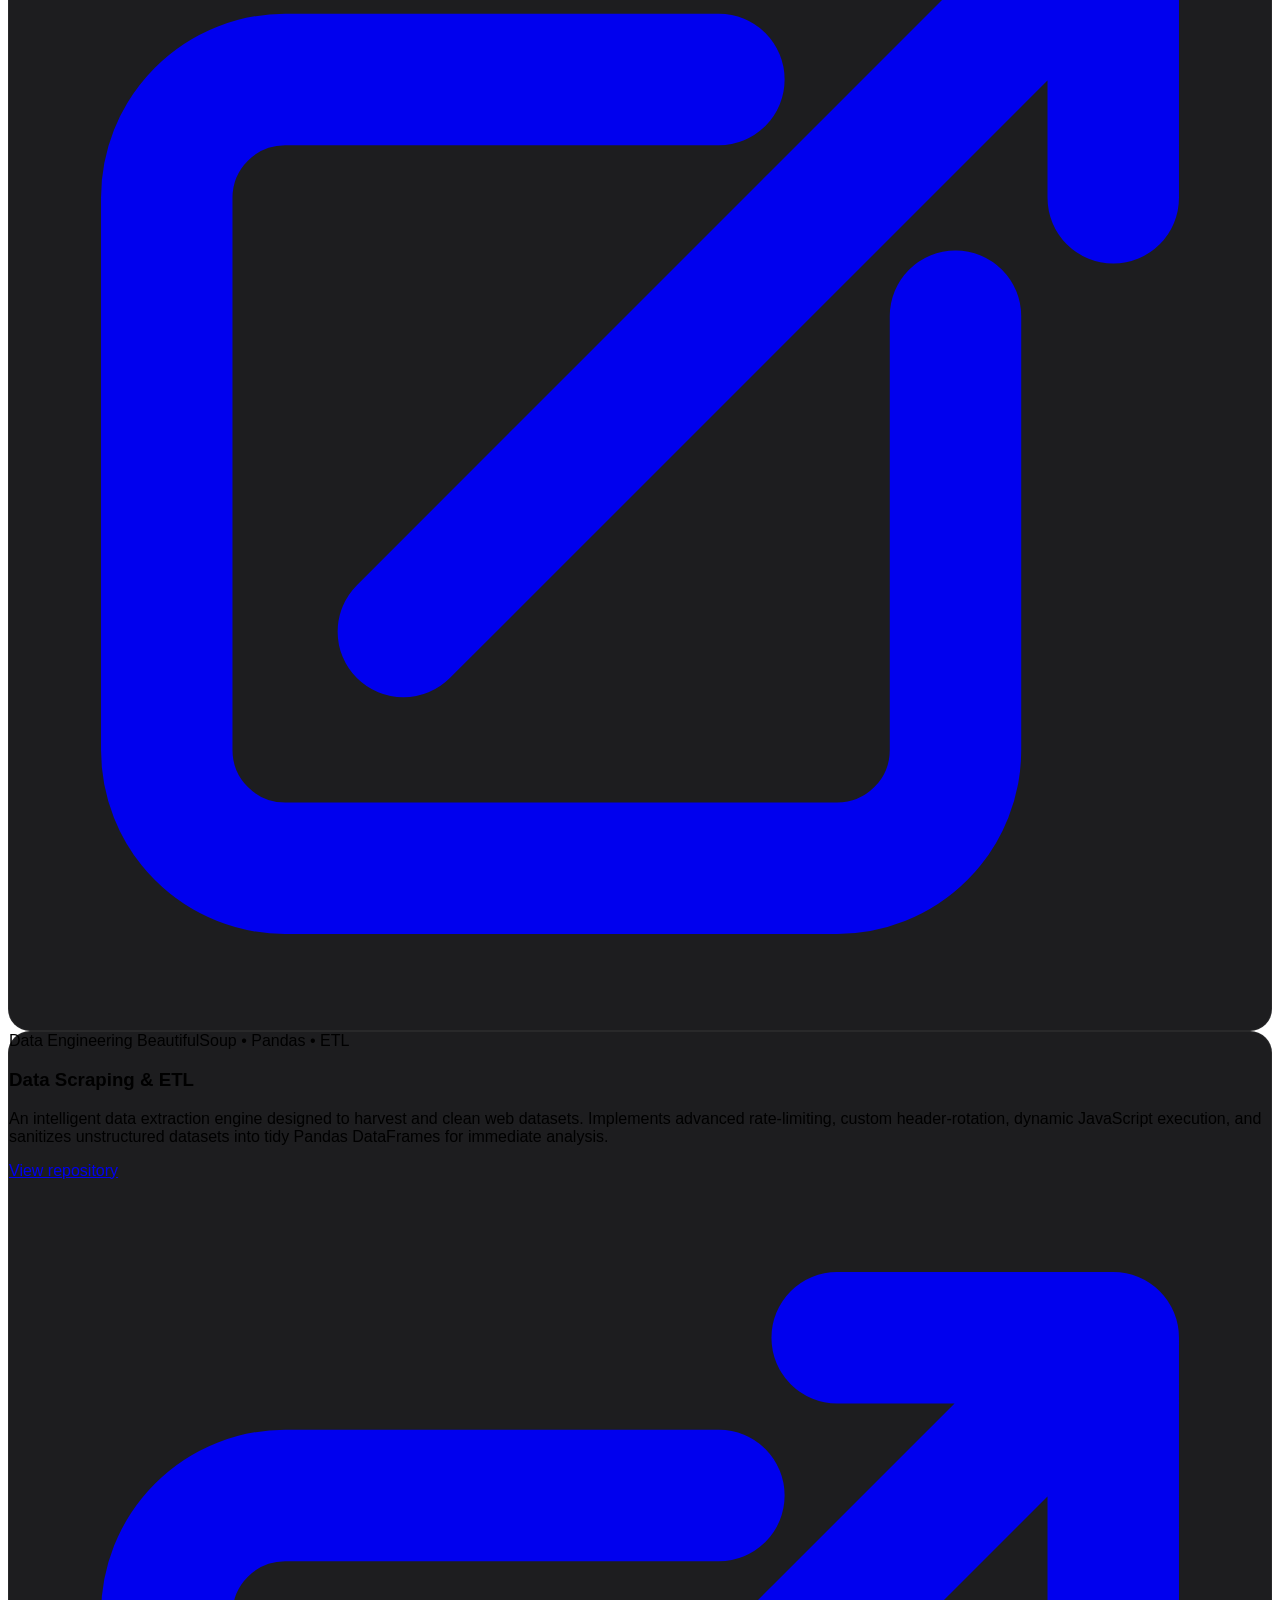
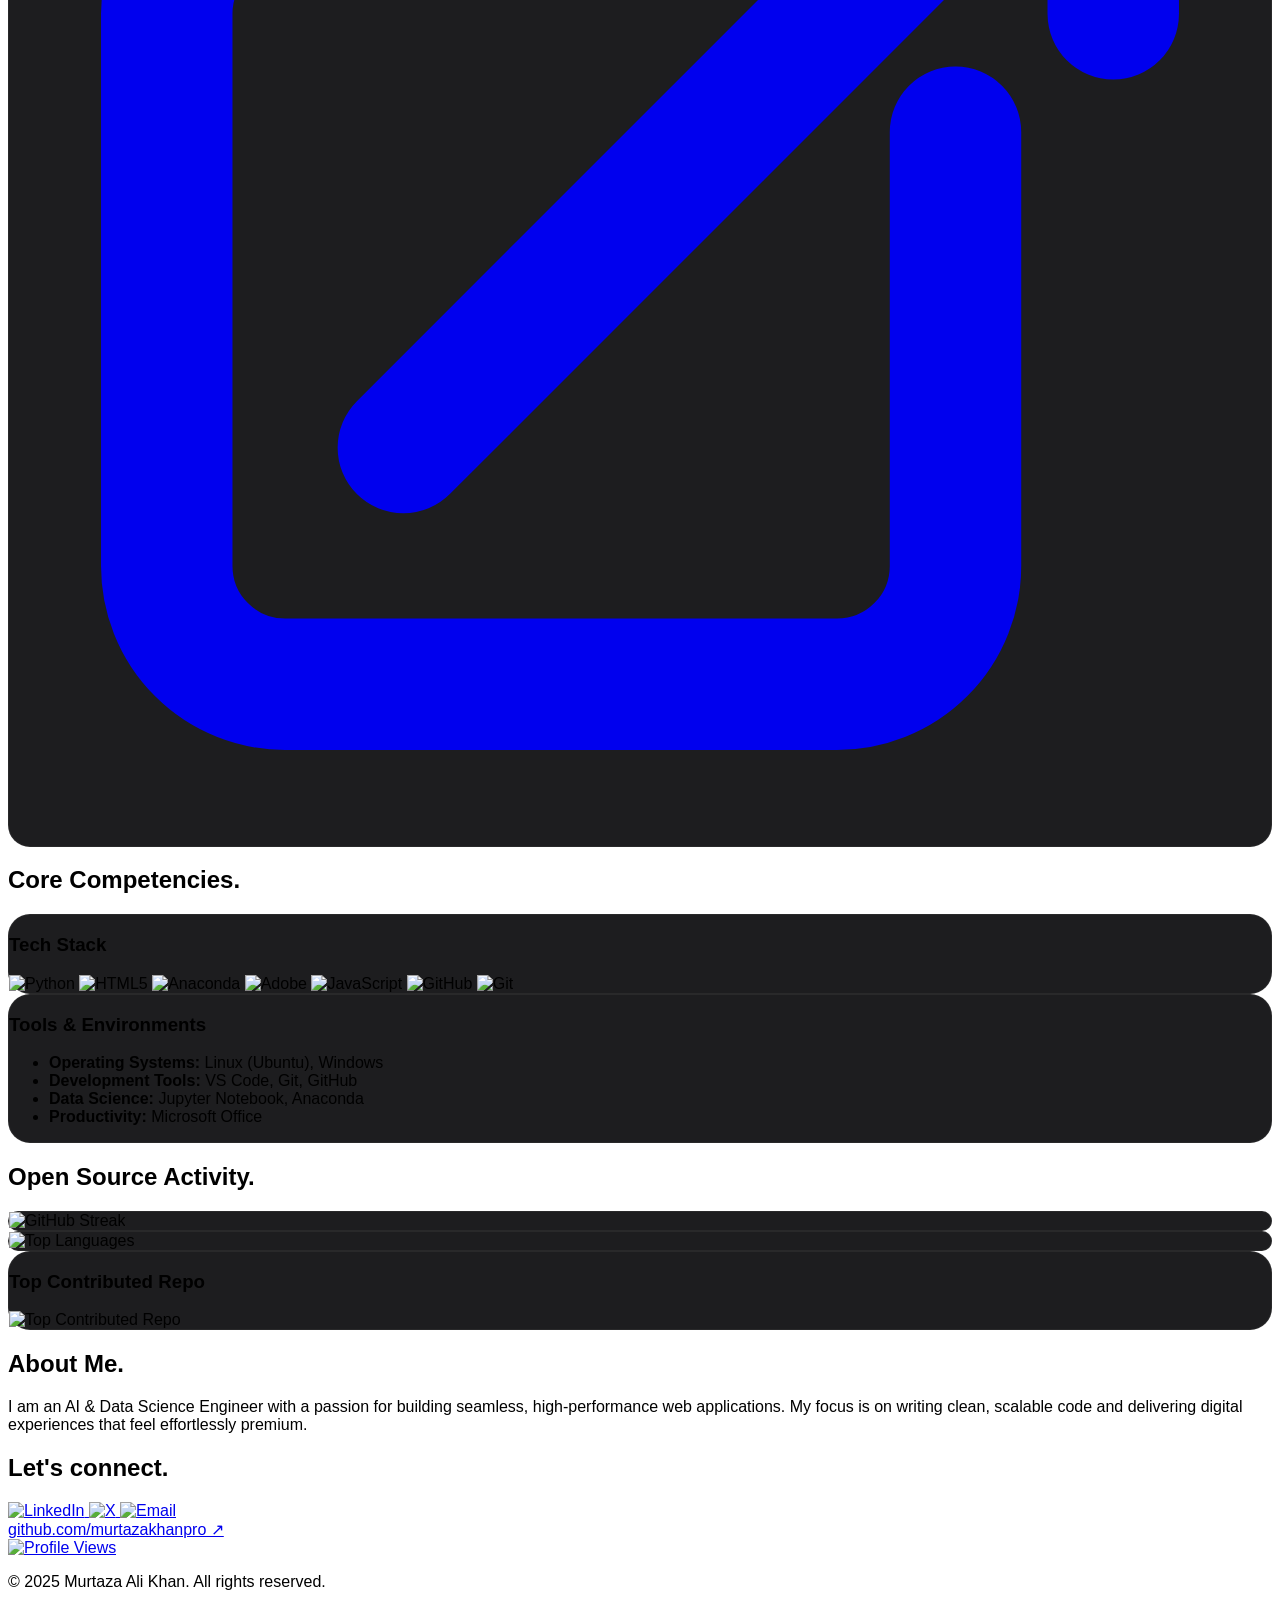
==== commit 85e5eaa3: "feat: add custom scrollbar, responsive navigation, and enhanced bento card aesthetics" ====
--- a/index.html
+++ b/index.html
@@ -40,12 +40,29 @@
         }
     </script>
     <style>
+        /* Custom scrollbar for modern browsers */
+        ::-webkit-scrollbar {
+            width: 8px;
+            height: 8px;
+        }
+        ::-webkit-scrollbar-track {
+            background: #000000;
+        }
+        ::-webkit-scrollbar-thumb {
+            background: #2c2c2e;
+            border-radius: 4px;
+        }
+        ::-webkit-scrollbar-thumb:hover {
+            background: #3a3a3c;
+        }
+
         body {
             font-family: -apple-system, BlinkMacSystemFont, "Segoe UI", Roboto, Helvetica, Arial, sans-serif;
+            overflow-x: hidden;
         }
 
         .glass-nav {
-            background-color: rgba(0, 0, 0, 0.7);
+            background-color: rgba(0, 0, 0, 0.75);
             backdrop-filter: saturate(180%) blur(20px);
             -webkit-backdrop-filter: saturate(180%) blur(20px);
         }
@@ -53,11 +70,23 @@
         .bento-card {
             background-color: #1d1d1f;
             border-radius: 22px;
-            transition: transform 0.4s cubic-bezier(0.16, 1, 0.3, 1);
+            border: 1px solid rgba(255, 255, 255, 0.05);
+            transition: all 0.4s cubic-bezier(0.16, 1, 0.3, 1);
         }
 
         .bento-card:hover {
-            transform: scale(1.02);
+            transform: translateY(-4px);
+            border-color: rgba(41, 151, 255, 0.3);
+            box-shadow: 0 12px 30px -10px rgba(41, 151, 255, 0.2);
+        }
+
+        /* Prevent horizontal overflow scrolling bar */
+        .scrollbar-hide::-webkit-scrollbar {
+            display: none;
+        }
+        .scrollbar-hide {
+            -ms-overflow-style: none;
+            scrollbar-width: none;
         }
     </style>
 </head>
@@ -66,15 +95,37 @@
 
     <!-- Navigation -->
     <nav class="fixed top-0 w-full z-50 glass-nav border-b border-white/10">
-        <div class="max-w-7xl mx-auto px-6 h-12 flex items-center justify-between text-xs font-semibold tracking-wide">
-            <a href="#" class="text-white hover:text-white/80 transition-colors">Murtaza Ali Khan</a>
-            <div class="flex gap-6 sm:gap-8 overflow-x-auto whitespace-nowrap scrollbar-hide">
-                <a href="#work" class="text-white/80 hover:text-white transition-colors">Work</a>
-                <a href="#skills" class="text-white/80 hover:text-white transition-colors">Skills</a>
-                <a href="#activity" class="text-white/80 hover:text-white transition-colors">Activity</a>
-                <a href="#about" class="text-white/80 hover:text-white transition-colors">About</a>
-                <a href="#contact" class="text-white/80 hover:text-white transition-colors">Contact</a>
-            </div>
+        <div class="max-w-7xl mx-auto px-6 h-14 flex items-center justify-between text-xs sm:text-sm font-semibold tracking-wide">
+            <a href="#" class="text-white hover:text-accent transition-colors flex items-center gap-2 select-none">
+                <span class="relative flex h-2 w-2">
+                    <span class="animate-ping absolute inline-flex h-full w-full rounded-full bg-accent opacity-75"></span>
+                    <span class="relative inline-flex rounded-full h-2 w-2 bg-accent"></span>
+                </span>
+                Murtaza Ali Khan
+            </a>
+            <!-- Desktop Menu -->
+            <div class="hidden md:flex items-center gap-8">
+                <a href="#work" class="text-white/80 hover:text-white hover:scale-105 transition-all duration-300">Work</a>
+                <a href="#skills" class="text-white/80 hover:text-white hover:scale-105 transition-all duration-300">Skills</a>
+                <a href="#activity" class="text-white/80 hover:text-white hover:scale-105 transition-all duration-300">Activity</a>
+                <a href="#about" class="text-white/80 hover:text-white hover:scale-105 transition-all duration-300">About</a>
+                <a href="#contact" class="px-4 py-1.5 rounded-full bg-white text-black hover:bg-accent hover:text-white hover:scale-105 transition-all duration-300 shadow-md">Contact</a>
+            </div>
+            <!-- Mobile Menu Button -->
+            <button id="menu-btn" class="md:hidden flex items-center justify-center p-2 text-white/80 hover:text-white focus:outline-none transition-colors" aria-label="Toggle Menu">
+                <svg id="menu-icon" class="w-6 h-6 transition-transform duration-300" fill="none" stroke="currentColor" viewBox="0 0 24 24" xmlns="http://www.w3.org/2000/svg">
+                    <path stroke-linecap="round" stroke-linejoin="round" stroke-width="2" d="M4 6h16M4 12h16M4 18h16"></path>
+                </svg>
+            </button>
+        </div>
+        
+        <!-- Mobile Dropdown Menu -->
+        <div id="mobile-menu" class="hidden md:hidden absolute top-14 left-0 w-full glass-nav border-b border-white/10 flex flex-col items-center py-6 gap-6 text-sm font-semibold tracking-wide transition-all duration-300 transform opacity-0 -translate-y-4">
+            <a href="#work" class="mobile-nav-link text-white/80 hover:text-white transition-colors">Work</a>
+            <a href="#skills" class="mobile-nav-link text-white/80 hover:text-white transition-colors">Skills</a>
+            <a href="#activity" class="mobile-nav-link text-white/80 hover:text-white transition-colors">Activity</a>
+            <a href="#about" class="mobile-nav-link text-white/80 hover:text-white transition-colors">About</a>
+            <a href="#contact" class="mobile-nav-link px-6 py-2 rounded-full bg-white text-black hover:bg-accent hover:text-white transition-all duration-300">Contact</a>
         </div>
     </nav>
 
@@ -82,65 +133,115 @@
     <main class="flex-grow pt-32 pb-24 px-6">
         <section class="max-w-4xl mx-auto text-center mb-40 mt-12 md:mt-20">
             <div class="mb-10 flex justify-center">
-                <img src="images/profile.png" alt="Murtaza Ali Khan"
-                    class="w-32 h-32 md:w-40 md:h-40 rounded-full border border-white/10 object-cover shadow-2xl shadow-white/5 bg-surface">
-            </div>
-            <h1 class="text-5xl md:text-7xl lg:text-[96px] font-bold tracking-tighter leading-[1.05] mb-6">
+                <div class="relative group">
+                    <!-- Glow effect in background -->
+                    <div class="absolute inset-0 rounded-full bg-gradient-to-tr from-accent to-[#7b2cbf] blur-2xl opacity-30 group-hover:opacity-60 transition-all duration-500 scale-95 group-hover:scale-105"></div>
+                    <!-- Outer border with scaling transition -->
+                    <div class="relative w-36 h-36 md:w-44 md:h-44 rounded-full p-[3px] bg-gradient-to-tr from-white/20 via-white/5 to-white/20 group-hover:from-accent group-hover:to-[#7b2cbf] transition-all duration-500 shadow-2xl shadow-black/50">
+                        <div class="w-full h-full rounded-full overflow-hidden bg-surface">
+                            <img src="images/profile.png" alt="Murtaza Ali Khan"
+                                class="w-full h-full object-cover transition-transform duration-700 ease-out group-hover:scale-110">
+                        </div>
+                    </div>
+                </div>
+            </div>
+            <h1 class="text-4xl sm:text-6xl md:text-7xl lg:text-[96px] font-bold tracking-tighter leading-[1.05] mb-6 select-none">
                 Engineer.<br>Problem Solver.<br>Innovator.
             </h1>
-            <p class="text-xl md:text-3xl font-medium text-muted tracking-tight mb-10 max-w-2xl mx-auto">
+            <p class="text-lg sm:text-xl md:text-3xl font-medium text-muted tracking-tight mb-10 max-w-2xl mx-auto px-4">
                 Building intelligent, data-driven systems and scalable proptech solutions.
             </p>
-            <div class="flex items-center justify-center gap-8 text-xl font-medium">
-                <a href="#work" class="text-accent hover:underline decoration-2 underline-offset-4">View projects
-                    &gt;</a>
-                <a href="#contact" class="text-accent hover:underline decoration-2 underline-offset-4">Get in touch
-                    &gt;</a>
+            <div class="flex flex-row items-center justify-center gap-6 sm:gap-8 text-lg md:text-xl font-medium">
+                <a href="#work" class="text-accent hover:underline hover:text-white transition-all duration-300 decoration-2 underline-offset-4">View projects &gt;</a>
+                <a href="#contact" class="text-accent hover:underline hover:text-white transition-all duration-300 decoration-2 underline-offset-4">Get in touch &gt;</a>
             </div>
         </section>
 
         <!-- Work Section -->
-        <section id="work" class="max-w-7xl mx-auto mb-40 scroll-mt-24">
-            <h2 class="text-4xl md:text-6xl font-bold tracking-tighter mb-12 text-center">Selected Work.</h2>
+        <section id="work" class="max-w-7xl mx-auto mb-24 md:mb-40 scroll-mt-24 px-4 sm:px-6">
+            <h2 class="text-4xl md:text-6xl font-bold tracking-tighter mb-4 text-center select-none">Selected Work.</h2>
+            <p class="text-muted text-center text-base md:text-lg mb-12 max-w-lg mx-auto font-medium">Demonstrating technical proficiency through real-world, high-performance Python architectures.</p>
             <div class="grid grid-cols-1 md:grid-cols-2 gap-6">
-                <!-- JS Properties -->
-                <div class="bento-card p-10 md:p-14 flex flex-col justify-between min-h-[350px]">
+                <!-- Lyntica Property Management System -->
+                <div class="bento-card p-8 md:p-12 flex flex-col justify-between min-h-[400px] md:col-span-2 bg-gradient-to-br from-[#1d1d1f] via-[#151516] to-[#0c0c0d]">
+                    <div class="md:max-w-3xl">
+                        <div class="flex items-center gap-3 mb-6 flex-wrap">
+                            <span class="px-3 py-1 rounded-full text-xs font-semibold bg-accent/10 text-accent border border-accent/20">Flagship Project</span>
+                            <span class="px-3 py-1 rounded-full text-xs font-semibold bg-white/5 text-white/70">Python • Relational SQL • OOP</span>
+                        </div>
+                        <h3 class="text-3xl md:text-4xl font-bold tracking-tight mb-4 text-white hover:text-accent transition-colors duration-300">Lyntica Property Management System</h3>
+                        <p class="text-muted text-base md:text-lg font-medium mb-6 leading-relaxed">
+                            A highly robust enterprise property management solution engineered with customized data schemas and secure, structured database layers. Streamlines critical landlord-tenant transaction pipelines, leasing structures, and automated utility scheduling through deep system modeling.
+                        </p>
+                        <div class="grid grid-cols-2 sm:grid-cols-3 gap-4 border-t border-white/5 pt-6 mt-6">
+                            <div>
+                                <h4 class="text-xs text-white/40 uppercase font-semibold tracking-wider">Persistence Layer</h4>
+                                <p class="text-white/90 text-sm font-medium mt-1">SQLite / Custom ORM</p>
+                            </div>
+                            <div>
+                                <h4 class="text-xs text-white/40 uppercase font-semibold tracking-wider">Architecture Pattern</h4>
+                                <p class="text-white/90 text-sm font-medium mt-1">MVC / Object-Oriented</p>
+                            </div>
+                            <div class="col-span-2 sm:col-span-1">
+                                <h4 class="text-xs text-white/40 uppercase font-semibold tracking-wider">Core Operations</h4>
+                                <p class="text-white/90 text-sm font-medium mt-1">Multi-threaded Pipelines</p>
+                            </div>
+                        </div>
+                    </div>
+                    <div class="mt-8 flex flex-wrap gap-4">
+                        <a href="https://github.com/murtazakhanpro/lyntica_property_management_system" target="_blank"
+                            class="inline-flex items-center gap-2 text-accent text-base font-semibold hover:underline decoration-2 underline-offset-4">
+                            View source code
+                            <svg class="w-4.5 h-4.5" fill="none" stroke="currentColor" stroke-width="2.5" viewBox="0 0 24 24" xmlns="http://www.w3.org/2000/svg">
+                                <path stroke-linecap="round" stroke-linejoin="round" d="M13.5 6H5.25A2.25 2.25 0 003 8.25v10.5A2.25 2.25 0 005.25 21h10.5A2.25 2.25 0 0018 18.75V10.5m-10.5 6L21 3m0 0h-5.25M21 3v5.25"></path>
+                            </svg>
+                        </a>
+                    </div>
+                </div>
+
+                <!-- Mini Banking System -->
+                <div class="bento-card p-8 md:p-10 flex flex-col justify-between min-h-[380px] bg-gradient-to-br from-[#1d1d1f] to-[#141415]">
                     <div>
-                        <h3 class="text-3xl font-bold tracking-tight mb-4">JS Property & Construction</h3>
-                        <p class="text-muted text-lg font-medium max-w-md">A high-end corporate website for a premier
-                            real estate and construction firm.</p>
-                    </div>
-                    <div class="mt-12">
-                        <a href="https://murtazakhanpro.github.io/jsproperties/" target="_blank"
-                            class="text-accent text-lg font-medium hover:underline decoration-2 underline-offset-4">Visit
-                            live site ↗</a>
-                    </div>
-                </div>
-                <!-- Inam Enterprises -->
-                <div class="bento-card p-10 md:p-14 flex flex-col justify-between min-h-[350px]">
+                        <div class="flex items-center gap-3 mb-6 flex-wrap">
+                            <span class="px-3 py-1 rounded-full text-xs font-semibold bg-green-500/10 text-green-400 border border-green-500/20">Security & Logic</span>
+                            <span class="px-3 py-1 rounded-full text-xs font-semibold bg-white/5 text-white/70">Python • Cryptography</span>
+                        </div>
+                        <h3 class="text-2xl md:text-3xl font-bold tracking-tight mb-4 text-white hover:text-accent transition-colors duration-300">Mini Banking System</h3>
+                        <p class="text-muted text-sm md:text-base font-medium leading-relaxed">
+                            A secure, transaction-safe banking simulator executing double-entry ledger principles. Includes secure cryptographic authentication, rigorous transaction integrity checks, automated compound interest calculations, and concurrent ledger protection.
+                        </p>
+                    </div>
+                    <div class="mt-8">
+                        <a href="https://github.com/murtazakhanpro/mini_banking_system" target="_blank"
+                            class="inline-flex items-center gap-2 text-accent text-base font-semibold hover:underline decoration-2 underline-offset-4">
+                            View repository
+                            <svg class="w-4.5 h-4.5" fill="none" stroke="currentColor" stroke-width="2.5" viewBox="0 0 24 24" xmlns="http://www.w3.org/2000/svg">
+                                <path stroke-linecap="round" stroke-linejoin="round" d="M13.5 6H5.25A2.25 2.25 0 003 8.25v10.5A2.25 2.25 0 005.25 21h10.5A2.25 2.25 0 0018 18.75V10.5m-10.5 6L21 3m0 0h-5.25M21 3v5.25"></path>
+                            </svg>
+                        </a>
+                    </div>
+                </div>
+
+                <!-- Data Scraping & ETL Pipeline -->
+                <div class="bento-card p-8 md:p-10 flex flex-col justify-between min-h-[380px] bg-gradient-to-br from-[#1d1d1f] to-[#141415]">
                     <div>
-                        <h3 class="text-3xl font-bold tracking-tight mb-4">Inam Enterprises</h3>
-                        <p class="text-muted text-lg font-medium max-w-md">A professional, high-performance business
-                            website with seamless UX and responsive design.</p>
-                    </div>
-                    <div class="mt-12">
-                        <a href="https://www.inamenterprises.com" target="_blank"
-                            class="text-accent text-lg font-medium hover:underline decoration-2 underline-offset-4">Visit
-                            live site ↗</a>
-                    </div>
-                </div>
-                <!-- Lyntica Property Management -->
-                <div
-                    class="bento-card p-10 md:p-14 flex flex-col justify-between min-h-[350px] md:col-span-2 bg-gradient-to-br from-[#1d1d1f] to-[#121213]">
-                    <div class="md:max-w-2xl">
-                        <h3 class="text-3xl font-bold tracking-tight mb-4">Lyntica Property Management System</h3>
-                        <p class="text-muted text-lg font-medium">A robust property management solution engineered with
-                            advanced data handling and intelligent system architecture.</p>
-                    </div>
-                    <div class="mt-12">
-                        <a href="https://github.com/murtazakhanpro/lyntica_property_management_system" target="_blank"
-                            class="text-accent text-lg font-medium hover:underline decoration-2 underline-offset-4">View
-                            source code ↗</a>
+                        <div class="flex items-center gap-3 mb-6 flex-wrap">
+                            <span class="px-3 py-1 rounded-full text-xs font-semibold bg-amber-500/10 text-amber-400 border border-amber-500/20">Data Engineering</span>
+                            <span class="px-3 py-1 rounded-full text-xs font-semibold bg-white/5 text-white/70">BeautifulSoup • Pandas • ETL</span>
+                        </div>
+                        <h3 class="text-2xl md:text-3xl font-bold tracking-tight mb-4 text-white hover:text-accent transition-colors duration-300">Data Scraping & ETL</h3>
+                        <p class="text-muted text-sm md:text-base font-medium leading-relaxed">
+                            An intelligent data extraction engine designed to harvest and clean web datasets. Implements advanced rate-limiting, custom header-rotation, dynamic JavaScript execution, and sanitizes unstructured datasets into tidy Pandas DataFrames for immediate analysis.
+                        </p>
+                    </div>
+                    <div class="mt-8">
+                        <a href="https://github.com/murtazakhanpro/data-scraping" target="_blank"
+                            class="inline-flex items-center gap-2 text-accent text-base font-semibold hover:underline decoration-2 underline-offset-4">
+                            View repository
+                            <svg class="w-4.5 h-4.5" fill="none" stroke="currentColor" stroke-width="2.5" viewBox="0 0 24 24" xmlns="http://www.w3.org/2000/svg">
+                                <path stroke-linecap="round" stroke-linejoin="round" d="M13.5 6H5.25A2.25 2.25 0 003 8.25v10.5A2.25 2.25 0 005.25 21h10.5A2.25 2.25 0 0018 18.75V10.5m-10.5 6L21 3m0 0h-5.25M21 3v5.25"></path>
+                            </svg>
+                        </a>
                     </div>
                 </div>
             </div>
@@ -227,7 +328,7 @@
 
         <!-- Contact Section -->
         <section id="contact" class="max-w-4xl mx-auto mb-32 text-center scroll-mt-24 px-4">
-            <h2 class="text-6xl md:text-8xl font-bold tracking-tighter mb-10">Let's connect.</h2>
+            <h2 class="text-5xl sm:text-7xl md:text-8xl font-bold tracking-tighter mb-10 select-none">Let's connect.</h2>
 
             <div class="flex flex-wrap justify-center gap-4 mb-10">
                 <a href="https://linkedin.com/in/murtazakhanworld" target="_blank"
@@ -261,6 +362,53 @@
         <p>&copy; 2025 Murtaza Ali Khan. All rights reserved.</p>
     </footer>
 
+    <!-- Mobile Navigation Toggle Script -->
+    <script>
+        const menuBtn = document.getElementById('menu-btn');
+        const mobileMenu = document.getElementById('mobile-menu');
+        const menuIcon = document.getElementById('menu-icon');
+        const mobileNavLinks = document.querySelectorAll('.mobile-nav-link');
+
+        function toggleMenu() {
+            const isHidden = mobileMenu.classList.contains('hidden');
+            if (isHidden) {
+                // Open menu
+                mobileMenu.classList.remove('hidden');
+                // Trigger reflow for transition
+                mobileMenu.offsetHeight;
+                mobileMenu.classList.remove('opacity-0', '-translate-y-4');
+                mobileMenu.classList.add('opacity-100', 'translate-y-0');
+                // Change icon to close (X)
+                menuIcon.innerHTML = `<path stroke-linecap="round" stroke-linejoin="round" stroke-width="2" d="M6 18L18 6M6 6l12 12"></path>`;
+            } else {
+                // Close menu
+                mobileMenu.classList.add('opacity-0', '-translate-y-4');
+                mobileMenu.classList.remove('opacity-100', 'translate-y-0');
+                // Change icon back to hamburger
+                menuIcon.innerHTML = `<path stroke-linecap="round" stroke-linejoin="round" stroke-width="2" d="M4 6h16M4 12h16M4 18h16"></path>`;
+                
+                // Wait for transition to hide element
+                setTimeout(() => {
+                    if (mobileMenu.classList.contains('opacity-0')) {
+                        mobileMenu.classList.add('hidden');
+                    }
+                }, 300);
+            }
+        }
+
+        if (menuBtn && mobileMenu && menuIcon) {
+            menuBtn.addEventListener('click', toggleMenu);
+            
+            // Auto-close menu when clicking a link
+            mobileNavLinks.forEach(link => {
+                link.addEventListener('click', () => {
+                    if (!mobileMenu.classList.contains('hidden')) {
+                        toggleMenu();
+                    }
+                });
+            });
+        }
+    </script>
 </body>
 
 </html>
